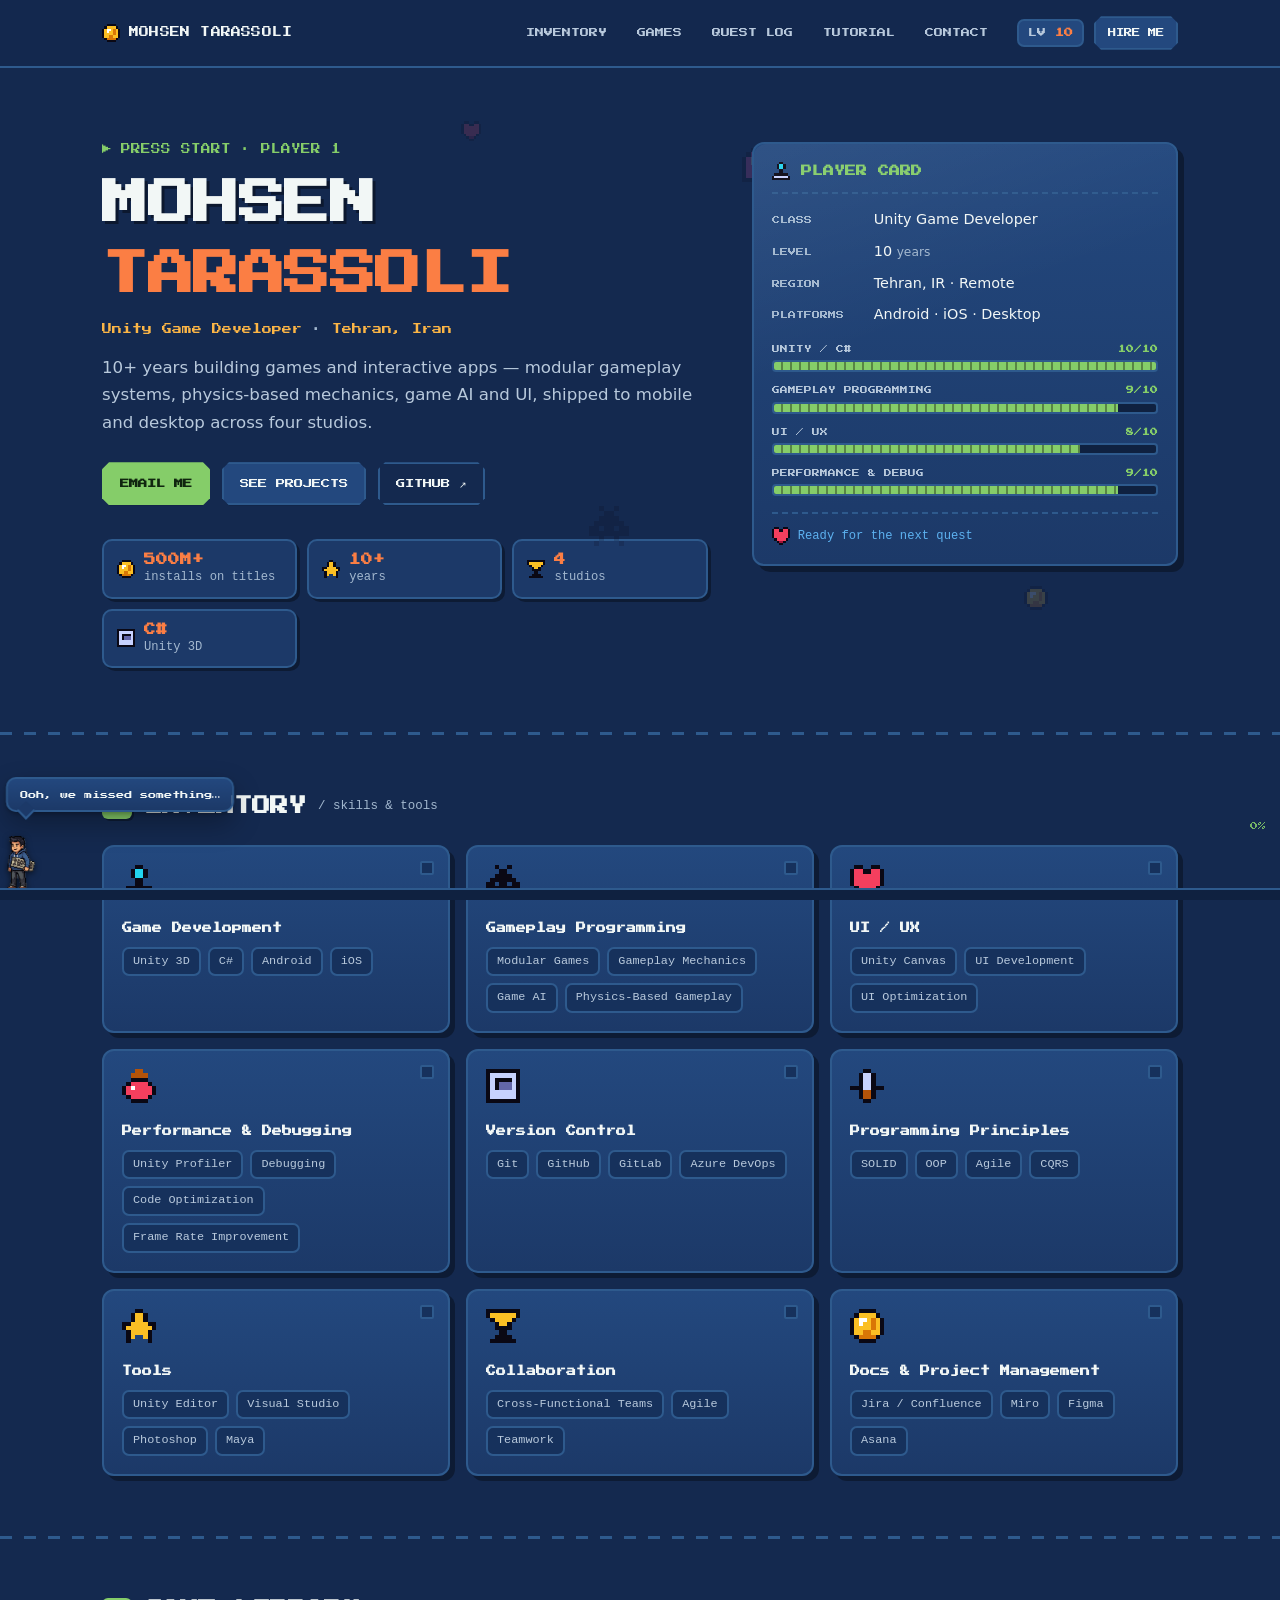
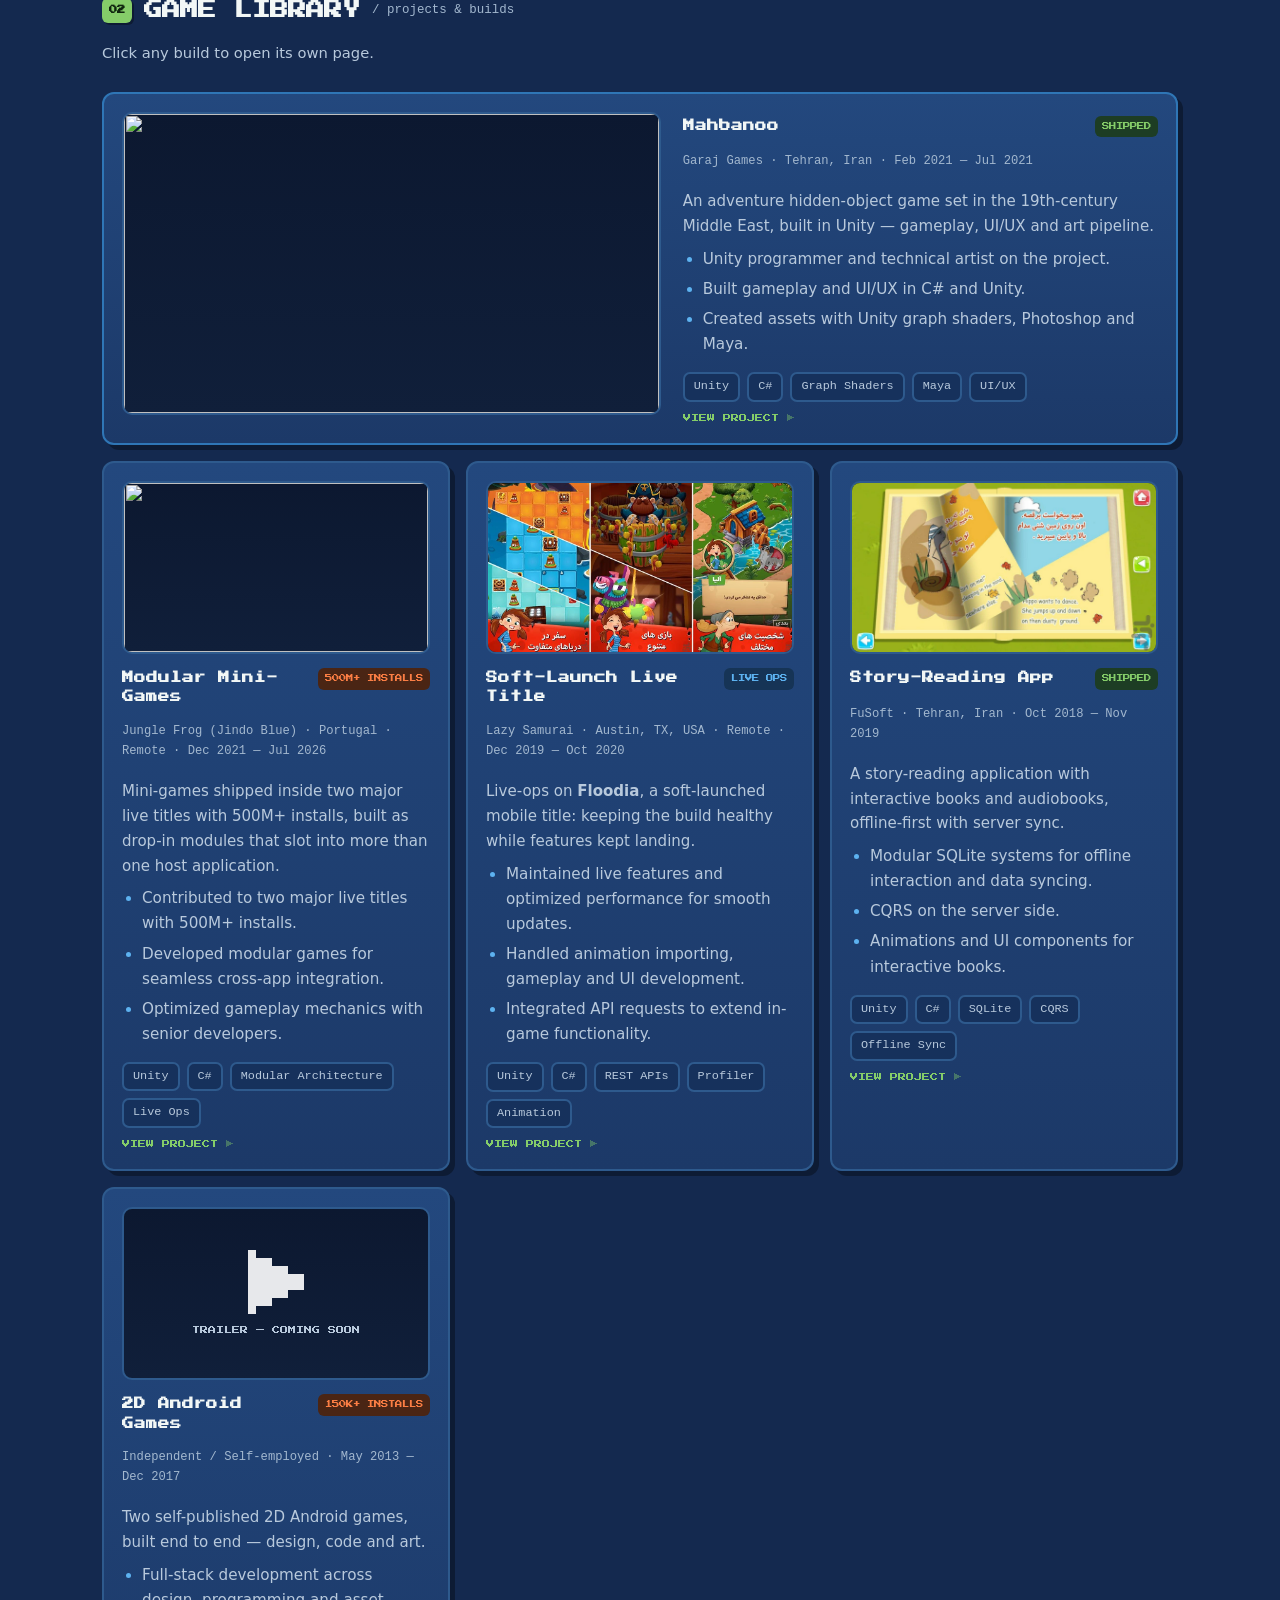
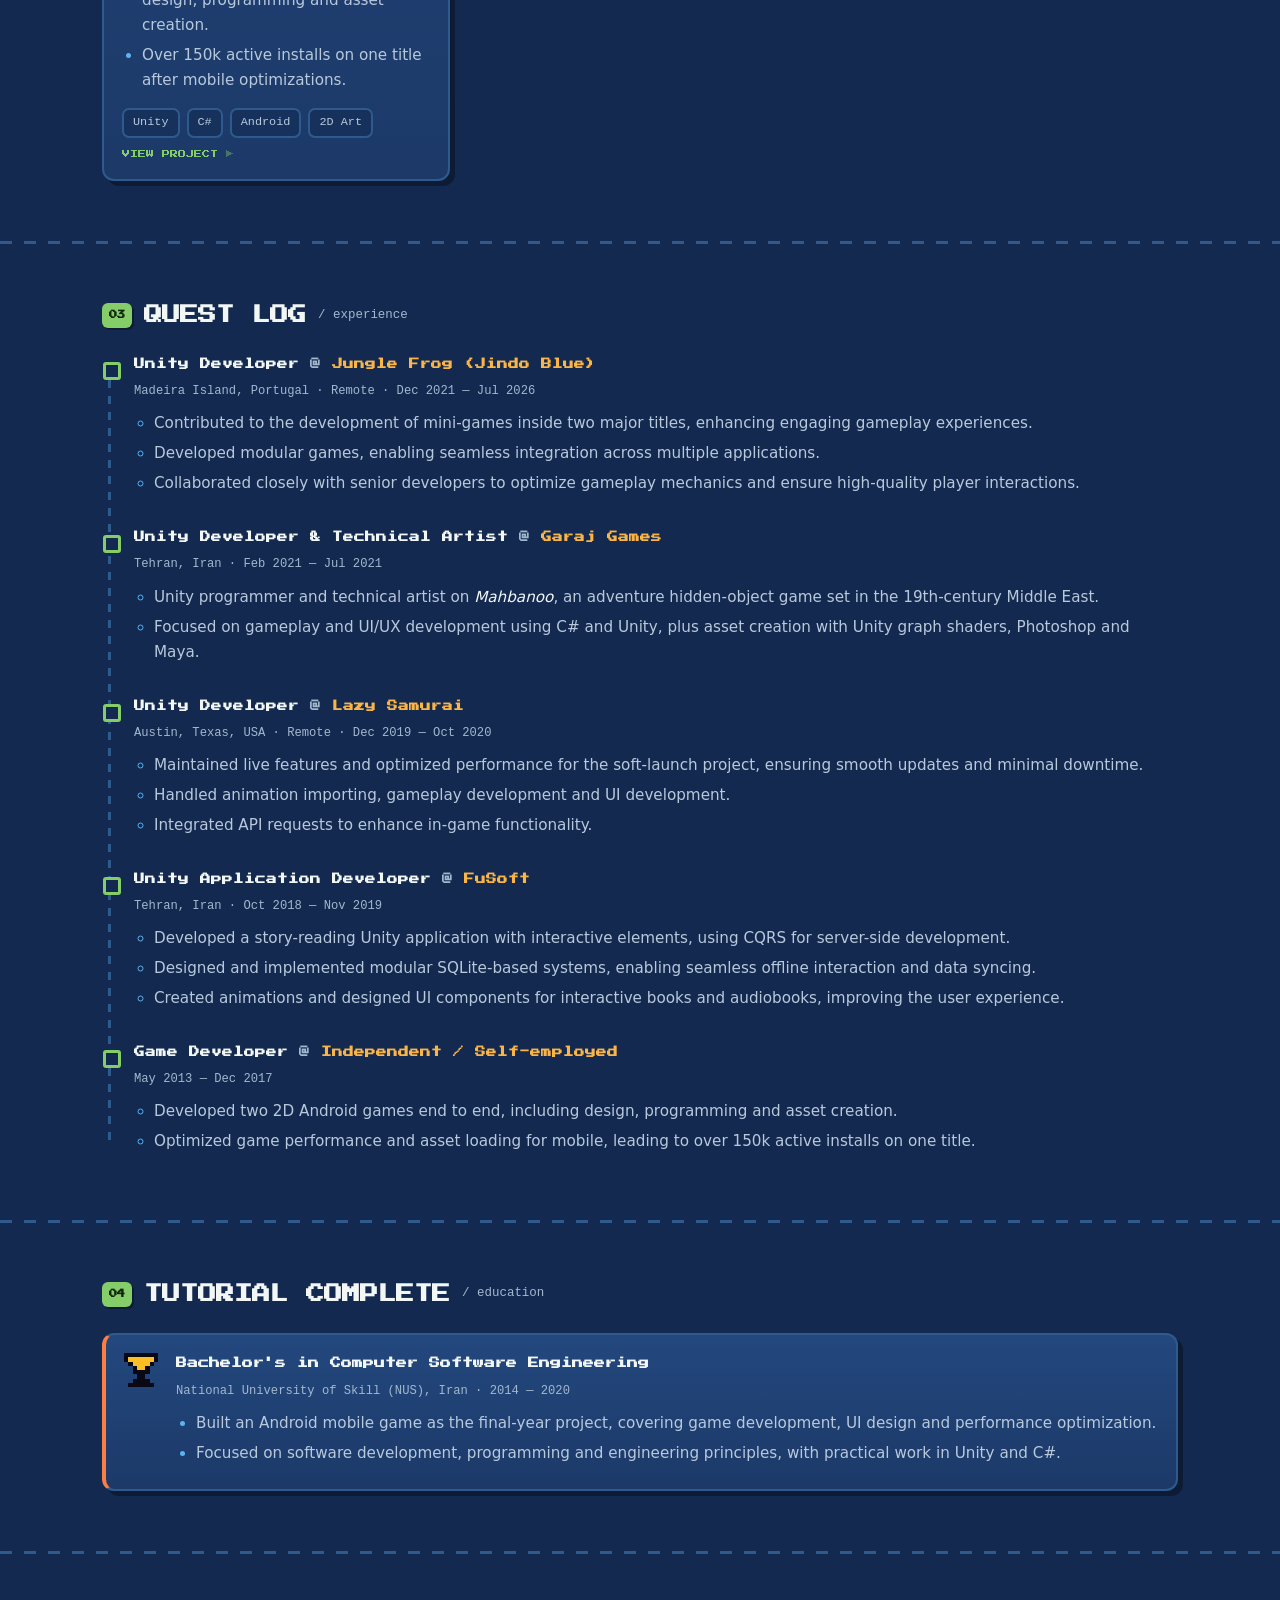
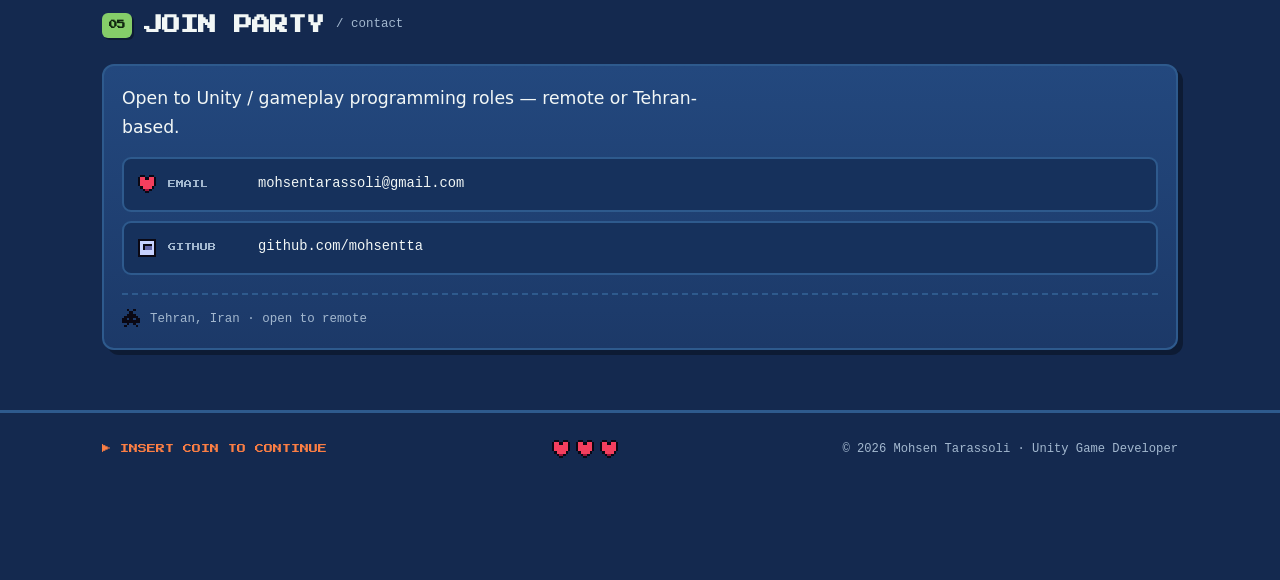
==== index.html @ a5cce40a "Add the Floodia screenshots to the soft-launch project page Four images from the Lazy Samurai title:" ====
<!DOCTYPE html>
<html lang="en">
<head>
<meta charset="utf-8">
<meta name="viewport" content="width=device-width, initial-scale=1">
<title>Mohsen Tarassoli — Unity Game Developer</title>
<meta name="description" content="Mohsen Tarassoli — Unity Game Developer with 10+ years building modular games, gameplay systems and UI for mobile and desktop titles.">
<meta name="theme-color" content="#14294f">
<link rel="icon" href="data:image/svg+xml,<svg xmlns='http://www.w3.org/2000/svg' viewBox='0 0 100 100'><text y='.9em' font-size='90'>&#127918;</text></svg>">
<link rel="preconnect" href="https://fonts.googleapis.com">
<link rel="preconnect" href="https://fonts.gstatic.com" crossorigin>
<link href="https://fonts.googleapis.com/css2?family=Press+Start+2P&display=swap" rel="stylesheet">
<link rel="stylesheet" href="styles.css">
</head>
<body>


<!-- ======================= HUD / NAV ======================= -->
<header class="hud">
  <div class="wrap hud-inner">
    <a class="brand" href="#top">
      <span class="px icon" data-sprite="coin" aria-hidden="true"></span>
      <span class="brand-text">MOHSEN TARASSOLI</span>
    </a>
    <nav class="hud-nav" aria-label="Sections">
      <a href="#skills">INVENTORY</a>
      <a href="#projects">GAMES</a>
      <a href="#experience">QUEST LOG</a>
      <a href="#education">TUTORIAL</a>
      <a href="#contact">CONTACT</a>
    </nav>
    <div class="hud-right">
      <span class="chip chip-lv" title="10+ years of experience">LV <b>10</b></span>
      <a class="pbtn pbtn-sm" href="mailto:mohsentarassoli@gmail.com">HIRE ME</a>
    </div>
  </div>
</header>

<main>

  <!-- ======================= HERO ======================= -->
  <section class="hero" id="top">
    <div class="floaters" aria-hidden="true">
      <span class="px f1" data-sprite="ghost"></span>
      <span class="px f2" data-sprite="invader"></span>
      <span class="px f3" data-sprite="star"></span>
      <span class="px f4" data-sprite="coin"></span>
      <span class="px f5" data-sprite="heart"></span>
    </div>

    <div class="wrap hero-grid">
      <div class="hero-copy">
        <p class="eyebrow"><span class="blink">&#9654;</span> PRESS START &middot; PLAYER 1</p>
        <h1 class="hero-title">
          <span class="t1">MOHSEN</span>
          <span class="t2 grad">TARASSOLI</span>
        </h1>
        <p class="class-line">Unity Game Developer <span class="sep">&middot;</span> Tehran, Iran</p>
        <p class="lede">
          10+ years building games and interactive apps — modular gameplay systems,
          physics-based mechanics, game AI and UI, shipped to mobile and desktop
          across four studios.
        </p>

        <div class="cta">
          <a class="pbtn pbtn-primary" href="mailto:mohsentarassoli@gmail.com">EMAIL ME</a>
          <a class="pbtn" href="#projects">SEE PROJECTS</a>
          <a class="pbtn pbtn-ghost" href="https://github.com/mohsentta" target="_blank" rel="noopener">GITHUB &#8599;</a>
        </div>

        <ul class="counters">
          <li><span class="px icon" data-sprite="coin" aria-hidden="true"></span><b>500M+</b><span>installs on titles</span></li>
          <li><span class="px icon" data-sprite="star" aria-hidden="true"></span><b>10+</b><span>years</span></li>
          <li><span class="px icon" data-sprite="trophy" aria-hidden="true"></span><b>4</b><span>studios</span></li>
          <li><span class="px icon" data-sprite="floppy" aria-hidden="true"></span><b>C#</b><span>Unity 3D</span></li>
        </ul>
      </div>

      <aside class="playercard reveal" aria-label="Player card">
        <div class="pc-head">
          <span class="px icon" data-sprite="joystick" aria-hidden="true"></span>
          <h2>PLAYER CARD</h2>
        </div>
        <dl class="pc-rows">
          <div><dt>CLASS</dt><dd>Unity Game Developer</dd></div>
          <div><dt>LEVEL</dt><dd>10 <i>years</i></dd></div>
          <div><dt>REGION</dt><dd>Tehran, IR &middot; Remote</dd></div>
          <div><dt>PLATFORMS</dt><dd>Android &middot; iOS &middot; Desktop</dd></div>
        </dl>
        <div class="pc-bars">
          <div class="stat">
            <p><span>UNITY / C#</span><b>10/10</b></p>
            <div class="bar" style="--v:1"><span></span></div>
          </div>
          <div class="stat">
            <p><span>GAMEPLAY PROGRAMMING</span><b>9/10</b></p>
            <div class="bar" style="--v:.9"><span></span></div>
          </div>
          <div class="stat">
            <p><span>UI / UX</span><b>8/10</b></p>
            <div class="bar" style="--v:.8"><span></span></div>
          </div>
          <div class="stat">
            <p><span>PERFORMANCE &amp; DEBUG</span><b>9/10</b></p>
            <div class="bar" style="--v:.9"><span></span></div>
          </div>
        </div>
        <p class="pc-foot"><span class="px icon" data-sprite="heart" aria-hidden="true"></span> Ready for the next quest</p>
      </aside>
    </div>
  </section>

  <!-- ======================= INVENTORY / SKILLS ======================= -->
  <section class="section" id="skills">
    <div class="wrap">
      <h2 class="sec-title"><span class="tag">01</span> INVENTORY <span class="sec-sub">/ skills &amp; tools</span></h2>

      <div class="grid inv">
        <article class="card item reveal">
          <span class="px icon icon-lg" data-sprite="joystick" aria-hidden="true"></span>
          <h3>Game Development</h3>
          <ul class="chips"><li>Unity 3D</li><li>C#</li><li>Android</li><li>iOS</li></ul>
        </article>

        <article class="card item reveal">
          <span class="px icon icon-lg" data-sprite="invader" aria-hidden="true"></span>
          <h3>Gameplay Programming</h3>
          <ul class="chips"><li>Modular Games</li><li>Gameplay Mechanics</li><li>Game AI</li><li>Physics-Based Gameplay</li></ul>
        </article>

        <article class="card item reveal">
          <span class="px icon icon-lg" data-sprite="heart" aria-hidden="true"></span>
          <h3>UI / UX</h3>
          <ul class="chips"><li>Unity Canvas</li><li>UI Development</li><li>UI Optimization</li></ul>
        </article>

        <article class="card item reveal">
          <span class="px icon icon-lg" data-sprite="potion" aria-hidden="true"></span>
          <h3>Performance &amp; Debugging</h3>
          <ul class="chips"><li>Unity Profiler</li><li>Debugging</li><li>Code Optimization</li><li>Frame Rate Improvement</li></ul>
        </article>

        <article class="card item reveal">
          <span class="px icon icon-lg" data-sprite="floppy" aria-hidden="true"></span>
          <h3>Version Control</h3>
          <ul class="chips"><li>Git</li><li>GitHub</li><li>GitLab</li><li>Azure DevOps</li></ul>
        </article>

        <article class="card item reveal">
          <span class="px icon icon-lg" data-sprite="sword" aria-hidden="true"></span>
          <h3>Programming Principles</h3>
          <ul class="chips"><li>SOLID</li><li>OOP</li><li>Agile</li><li>CQRS</li></ul>
        </article>

        <article class="card item reveal">
          <span class="px icon icon-lg" data-sprite="star" aria-hidden="true"></span>
          <h3>Tools</h3>
          <ul class="chips"><li>Unity Editor</li><li>Visual Studio</li><li>Photoshop</li><li>Maya</li></ul>
        </article>

        <article class="card item reveal">
          <span class="px icon icon-lg" data-sprite="trophy" aria-hidden="true"></span>
          <h3>Collaboration</h3>
          <ul class="chips"><li>Cross-Functional Teams</li><li>Agile</li><li>Teamwork</li></ul>
        </article>

        <article class="card item reveal">
          <span class="px icon icon-lg" data-sprite="coin" aria-hidden="true"></span>
          <h3>Docs &amp; Project Management</h3>
          <ul class="chips"><li>Jira / Confluence</li><li>Miro</li><li>Figma</li><li>Asana</li></ul>
        </article>
      </div>
    </div>
  </section>

  <!-- ======================= GAME LIBRARY / PROJECTS ======================= -->
  <section class="section" id="projects">
    <div class="wrap">
      <h2 class="sec-title"><span class="tag">02</span> GAME LIBRARY <span class="sec-sub">/ projects &amp; builds</span></h2>
      <p class="sec-note">
        Click any build to open its own page.
        <!--
          ── HOW TO ADD YOUR VIDEO ──────────────────────────────────────────────
          Two attributes, both accepting a video ID or a full YouTube URL:

            data-poster    on a card here — the thumbnail only. The card is one
                           link, so clicking the video opens the project page.

            data-youtube   on the project page under projects/ — the thumbnail
                           plus the pixel play button, which opens the video on
                           YouTube (no embedded player).

              data-poster="dQw4w9WgXcQ"
              data-youtube="https://www.youtube.com/watch?v=dQw4w9WgXcQ"
              data-youtube="https://youtu.be/dQw4w9WgXcQ"

          Leave either empty to keep the "TRAILER — COMING SOON" placeholder.
          ───────────────────────────────────────────────────────────────────────
        -->
      </p>

      <div class="grid projects">

        <!-- ---------- 1. FEATURED ---------- -->
        <article class="card project project-wide reveal">
          <a class="project-link" href="projects/mahbanoo.html" aria-label="Open Mahbanoo"></a>
          <figure class="video" data-poster="oNtevnP--To" data-title="Mahbanoo — hidden object adventure">
            <div class="video-frame">
              <div class="video-placeholder">
                <span class="px icon icon-play" data-sprite="play" aria-hidden="true"></span>
                <p class="video-label">TRAILER &mdash; COMING SOON</p>
                <p class="video-hint">add <code>data-poster</code> for a thumbnail</p>
              </div>
            </div>
          </figure>
          <div class="project-body">
            <div class="project-top">
              <h3>Mahbanoo</h3>
              <span class="status status-shipped">SHIPPED</span>
            </div>
            <p class="meta">Garaj Games &middot; Tehran, Iran &middot; Feb 2021 — Jul 2021</p>
            <p class="project-desc">
              An adventure hidden-object game set in the 19th-century Middle East,
              built in Unity — gameplay, UI/UX and art pipeline.
            </p>
            <ul class="bullets">
              <li>Unity programmer and technical artist on the project.</li>
              <li>Built gameplay and UI/UX in C# and Unity.</li>
              <li>Created assets with Unity graph shaders, Photoshop and Maya.</li>
            </ul>
            <ul class="chips"><li>Unity</li><li>C#</li><li>Graph Shaders</li><li>Maya</li><li>UI/UX</li></ul>
            <p class="project-cta">VIEW PROJECT <span class="cursor">&#9654;</span></p>
          </div>
        </article>

        <!-- ---------- 2 ---------- -->
        <article class="card project reveal">
          <a class="project-link" href="projects/modular-mini-games.html" aria-label="Open Modular Mini-Games"></a>
          <figure class="video" data-poster="1J5rQZ5QFTc" data-title="Modular mini-games">
            <div class="video-frame">
              <div class="video-placeholder">
                <span class="px icon icon-play" data-sprite="play" aria-hidden="true"></span>
                <p class="video-label">TRAILER &mdash; COMING SOON</p>
                <p class="video-hint">add <code>data-poster</code> for a thumbnail</p>
              </div>
            </div>
          </figure>
          <div class="project-body">
            <div class="project-top">
              <h3>Modular Mini-Games</h3>
              <span class="status status-hits">500M+ INSTALLS</span>
            </div>
            <p class="meta">Jungle Frog (Jindo Blue) &middot; Portugal &middot; Remote &middot; Dec 2021 — Jul 2026</p>
            <p class="project-desc">
              Mini-games shipped inside two major live titles with 500M+ installs,
              built as drop-in modules that slot into more than one host
              application.
            </p>
            <ul class="bullets">
              <li>Contributed to two major live titles with 500M+ installs.</li>
              <li>Developed modular games for seamless cross-app integration.</li>
              <li>Optimized gameplay mechanics with senior developers.</li>
            </ul>
            <ul class="chips"><li>Unity</li><li>C#</li><li>Modular Architecture</li><li>Live Ops</li></ul>
            <p class="project-cta">VIEW PROJECT <span class="cursor">&#9654;</span></p>
          </div>
        </article>

        <!-- ---------- 3 ---------- -->
        <article class="card project reveal">
          <a class="project-link" href="projects/soft-launch-live-title.html" aria-label="Open Soft-Launch Live Title"></a>
          <figure class="video" data-poster="screenshots/floodia-gameplay.webp" data-title="Soft-launch live title">
            <div class="video-frame">
              <div class="video-placeholder">
                <span class="px icon icon-play" data-sprite="play" aria-hidden="true"></span>
                <p class="video-label">TRAILER &mdash; COMING SOON</p>
                <p class="video-hint">add <code>data-poster</code> for a thumbnail</p>
              </div>
            </div>
          </figure>
          <div class="project-body">
            <div class="project-top">
              <h3>Soft-Launch Live Title</h3>
              <span class="status status-live">LIVE OPS</span>
            </div>
            <p class="meta">Lazy Samurai &middot; Austin, TX, USA &middot; Remote &middot; Dec 2019 — Oct 2020</p>
            <p class="project-desc">
              Live-ops on <strong>Floodia</strong>, a soft-launched mobile title:
              keeping the build healthy while features kept landing.
            </p>
            <ul class="bullets">
              <li>Maintained live features and optimized performance for smooth updates.</li>
              <li>Handled animation importing, gameplay and UI development.</li>
              <li>Integrated API requests to extend in-game functionality.</li>
            </ul>
            <ul class="chips"><li>Unity</li><li>C#</li><li>REST APIs</li><li>Profiler</li><li>Animation</li></ul>
            <p class="project-cta">VIEW PROJECT <span class="cursor">&#9654;</span></p>
          </div>
        </article>

        <!-- ---------- 4 ---------- -->
        <article class="card project reveal">
          <a class="project-link" href="projects/story-reading-app.html" aria-label="Open Story-Reading App"></a>
          <figure class="video" data-poster="screenshots/rana-story-1.jpg" data-title="Story-reading interactive app">
            <div class="video-frame">
              <div class="video-placeholder">
                <span class="px icon icon-play" data-sprite="play" aria-hidden="true"></span>
                <p class="video-label">TRAILER &mdash; COMING SOON</p>
                <p class="video-hint">add <code>data-poster</code> for a thumbnail</p>
              </div>
            </div>
          </figure>
          <div class="project-body">
            <div class="project-top">
              <h3>Story-Reading App</h3>
              <span class="status status-shipped">SHIPPED</span>
            </div>
            <p class="meta">FuSoft &middot; Tehran, Iran &middot; Oct 2018 — Nov 2019</p>
            <p class="project-desc">
              A story-reading application with interactive books and audiobooks,
              offline-first with server sync.
            </p>
            <ul class="bullets">
              <li>Modular SQLite systems for offline interaction and data syncing.</li>
              <li>CQRS on the server side.</li>
              <li>Animations and UI components for interactive books.</li>
            </ul>
            <ul class="chips"><li>Unity</li><li>C#</li><li>SQLite</li><li>CQRS</li><li>Offline Sync</li></ul>
            <p class="project-cta">VIEW PROJECT <span class="cursor">&#9654;</span></p>
          </div>
        </article>

        <!-- ---------- 5 ---------- -->
        <article class="card project reveal">
          <a class="project-link" href="projects/2d-android-games.html" aria-label="Open 2D Android Games"></a>
          <figure class="video" data-poster="" data-title="2D Android games">
            <div class="video-frame">
              <div class="video-placeholder">
                <span class="px icon icon-play" data-sprite="play" aria-hidden="true"></span>
                <p class="video-label">TRAILER &mdash; COMING SOON</p>
                <p class="video-hint">add <code>data-poster</code> for a thumbnail</p>
              </div>
            </div>
          </figure>
          <div class="project-body">
            <div class="project-top">
              <h3>2D Android Games</h3>
              <span class="status status-hits">150K+ INSTALLS</span>
            </div>
            <p class="meta">Independent / Self-employed &middot; May 2013 — Dec 2017</p>
            <p class="project-desc">
              Two self-published 2D Android games, built end to end — design,
              code and art.
            </p>
            <ul class="bullets">
              <li>Full-stack development across design, programming and asset creation.</li>
              <li>Over 150k active installs on one title after mobile optimizations.</li>
            </ul>
            <ul class="chips"><li>Unity</li><li>C#</li><li>Android</li><li>2D Art</li></ul>
            <p class="project-cta">VIEW PROJECT <span class="cursor">&#9654;</span></p>
          </div>
        </article>

      </div>
    </div>
  </section>

  <!-- ======================= QUEST LOG / EXPERIENCE ======================= -->
  <section class="section" id="experience">
    <div class="wrap">
      <h2 class="sec-title"><span class="tag">03</span> QUEST LOG <span class="sec-sub">/ experience</span></h2>

      <ol class="timeline">
        <li class="job reveal">
          <div class="job-head">
            <h3>Unity Developer <span class="at">&#64;</span> <span class="co">Jungle Frog (Jindo Blue)</span></h3>
            <p class="meta">Madeira Island, Portugal &middot; Remote &middot; Dec 2021 — Jul 2026</p>
          </div>
          <ul class="bullets">
            <li>Contributed to the development of mini-games inside two major titles, enhancing engaging gameplay experiences.</li>
            <li>Developed modular games, enabling seamless integration across multiple applications.</li>
            <li>Collaborated closely with senior developers to optimize gameplay mechanics and ensure high-quality player interactions.</li>
          </ul>
        </li>

        <li class="job reveal">
          <div class="job-head">
            <h3>Unity Developer &amp; Technical Artist <span class="at">&#64;</span> <span class="co">Garaj Games</span></h3>
            <p class="meta">Tehran, Iran &middot; Feb 2021 — Jul 2021</p>
          </div>
          <ul class="bullets">
            <li>Unity programmer and technical artist on <em>Mahbanoo</em>, an adventure hidden-object game set in the 19th-century Middle East.</li>
            <li>Focused on gameplay and UI/UX development using C# and Unity, plus asset creation with Unity graph shaders, Photoshop and Maya.</li>
          </ul>
        </li>

        <li class="job reveal">
          <div class="job-head">
            <h3>Unity Developer <span class="at">&#64;</span> <span class="co">Lazy Samurai</span></h3>
            <p class="meta">Austin, Texas, USA &middot; Remote &middot; Dec 2019 — Oct 2020</p>
          </div>
          <ul class="bullets">
            <li>Maintained live features and optimized performance for the soft-launch project, ensuring smooth updates and minimal downtime.</li>
            <li>Handled animation importing, gameplay development and UI development.</li>
            <li>Integrated API requests to enhance in-game functionality.</li>
          </ul>
        </li>

        <li class="job reveal">
          <div class="job-head">
            <h3>Unity Application Developer <span class="at">&#64;</span> <span class="co">FuSoft</span></h3>
            <p class="meta">Tehran, Iran &middot; Oct 2018 — Nov 2019</p>
          </div>
          <ul class="bullets">
            <li>Developed a story-reading Unity application with interactive elements, using CQRS for server-side development.</li>
            <li>Designed and implemented modular SQLite-based systems, enabling seamless offline interaction and data syncing.</li>
            <li>Created animations and designed UI components for interactive books and audiobooks, improving the user experience.</li>
          </ul>
        </li>

        <li class="job reveal">
          <div class="job-head">
            <h3>Game Developer <span class="at">&#64;</span> <span class="co">Independent / Self-employed</span></h3>
            <p class="meta">May 2013 — Dec 2017</p>
          </div>
          <ul class="bullets">
            <li>Developed two 2D Android games end to end, including design, programming and asset creation.</li>
            <li>Optimized game performance and asset loading for mobile, leading to over 150k active installs on one title.</li>
          </ul>
        </li>
      </ol>
    </div>
  </section>

  <!-- ======================= TUTORIAL / EDUCATION ======================= -->
  <section class="section" id="education">
    <div class="wrap">
      <h2 class="sec-title"><span class="tag">04</span> TUTORIAL COMPLETE <span class="sec-sub">/ education</span></h2>
      <article class="card edu reveal">
        <span class="px icon icon-lg" data-sprite="trophy" aria-hidden="true"></span>
        <div>
          <h3>Bachelor's in Computer Software Engineering</h3>
          <p class="meta">National University of Skill (NUS), Iran &middot; 2014 — 2020</p>
          <ul class="bullets">
            <li>Built an Android mobile game as the final-year project, covering game development, UI design and performance optimization.</li>
            <li>Focused on software development, programming and engineering principles, with practical work in Unity and C#.</li>
          </ul>
        </div>
      </article>
    </div>
  </section>

  <!-- ======================= CONTACT ======================= -->
  <section class="section" id="contact">
    <div class="wrap">
      <h2 class="sec-title"><span class="tag">05</span> JOIN PARTY <span class="sec-sub">/ contact</span></h2>

      <div class="card contact reveal">
        <p class="big">Open to Unity / gameplay programming roles — remote or Tehran-based.</p>

        <ul class="menu">
          <li>
            <a href="mailto:mohsentarassoli@gmail.com">
              <span class="px icon" data-sprite="heart" aria-hidden="true"></span>
              <span class="menu-label">EMAIL</span>
              <b>mohsentarassoli@gmail.com</b>
              <span class="cursor">&#9654;</span>
            </a>
          </li>
          <li>
            <a href="https://github.com/mohsentta" target="_blank" rel="noopener">
              <span class="px icon" data-sprite="floppy" aria-hidden="true"></span>
              <span class="menu-label">GITHUB</span>
              <b>github.com/mohsentta</b>
              <span class="cursor">&#9654;</span>
            </a>
          </li>
        </ul>

        <p class="addr">
          <span class="px icon" data-sprite="invader" aria-hidden="true"></span>
          Tehran, Iran &middot; open to remote
        </p>
      </div>
    </div>
  </section>

</main>

<footer class="footer">
  <div class="wrap footer-inner">
    <p class="insert"><span class="blink">&#9654;</span> INSERT COIN TO CONTINUE</p>
    <p class="lives" aria-label="three lives">
      <span class="px icon" data-sprite="heart" aria-hidden="true"></span>
      <span class="px icon" data-sprite="heart" aria-hidden="true"></span>
      <span class="px icon" data-sprite="heart" aria-hidden="true"></span>
    </p>
    <p class="copy">&copy; <span id="year">2026</span> Mohsen Tarassoli &middot; Unity Game Developer</p>
  </div>
</footer>

<!-- ======================= SCROLL RUNNER ======================= -->
<!--
  The runner's frames. Add, remove or reorder them here — the animation
  adapts. Frame 1 doubles as the idle pose (shown whenever scrolling stops).

  The bubble is where he talks. His lines live in MESSAGES at the top of the
  runner section in script.js.
-->
<div class="runbar" id="runbar" aria-hidden="true">
  <span class="runbar-pct" id="runPct">0%</span>
  <div class="runbar-bubble" id="runBubble"><span id="runBubbleText"></span></div>
  <div class="runbar-runner" id="runner" data-frames="1.png,2.png,3.png,4.png"></div>
  <div class="runbar-track"><div class="runbar-fill" id="runFill"></div></div>
</div>

<script src="script.js" defer></script>
</body>
</html>
---- styles.css ----
/* ==========================================================================
   Mohsen Tarassoli — game-styled portfolio
   Plain CSS. Pixel art is drawn at runtime by script.js (inline SVG sprites).
   ========================================================================== */

/* --------------------------------------------------------------------------
   One flat theme: warm neutral surfaces, matte accents, no glow or CRT layers.
   --accent-* are text/border colours, --tint-* the pale fills that pair with
   them, and --on-accent is text that sits on a solid accent.
   -------------------------------------------------------------------------- */
:root{
  /* surfaces — deep navy, flat (no neon, no CRT) */
  --bg:        #14294f;
  --panel:     #1c3968;
  --panel-2:   #23487e;
  --line:      #2e5a8d;
  --line-soft: #274a72;

  /* ink */
  --text:      #f2f7f6;
  --muted:     #b8c9dc;
  --dim:       #a3b8cf;

  /* accents — bright flat fills on navy, one per job */
  --accent:    #85cd69;   /* green  — actions, links, shipped */
  --accent-2:  #fb7e44;   /* coral  — rewards, counters */
  --accent-3:  #fbb546;   /* amber  — highlights, company names */
  --accent-4:  #5db2f0;   /* blue   — live / online */
  --on-accent: #10260f;   /* dark text on the bright green fills */

  /* tints — deep shades that carry the matching accent as text */
  --tint:      #1d3d24;
  --tint-2:    #4a2514;
  --tint-4:    #163456;

  --chip-bg:       #16315c;
  --inset-bg:      #16315c;
  --surface-btn:   #23487e;
  --hover-bg:      #23487e;
  --hover-border:  #2f76b6;
  --hud-bg:        rgba(20,41,79,.92);
  --bar-track:     #0f2140;
  --bar-gap:       rgba(0,0,0,.35);
  --shadow-hard:   rgba(0,0,0,.35);
  --shadow-soft:   0 2px 4px rgba(0,0,0,.25), 0 12px 28px rgba(0,0,0,.3);
  --sheen:         rgba(255,255,255,.06);
  --title-shadow:  rgba(0,0,0,.4);
  --runner-shadow: rgba(0,0,0,.55);
  --bubble-bg-1:   #23487e;
  --bubble-bg-2:   #1c3968;

  /* the video panel stays dark in any theme — it reads as a screen */
  --video-bg-1: #0c1830;
  --video-bg-2: #101f3a;
  --video-bg-3: #14244a;
  --video-bg-4: #101f3a;
  --video-overlay: rgba(4,8,16,.6);
  --video-play-bg: rgba(12,24,48,.85);

  --radius: 12px;
  --maxw:   1120px;

  /* scroll-runner bar */
  --runner-h: 54px;                       /* sprite height */
  --track-h:  12px;                       /* progress track */
  --label-h:  15px;                       /* readout row above his head */
  --runbar-h: calc(var(--runner-h) + var(--track-h) + var(--label-h));
  --font: ui-sans-serif, system-ui, "Segoe UI", Roboto, Helvetica, Arial, sans-serif;
  --mono: ui-monospace, SFMono-Regular, "Cascadia Code", Consolas, monospace;
  --pixel: "Press Start 2P", ui-monospace, "Cascadia Mono", Consolas, monospace;
}


*{ box-sizing:border-box; }

html{ scroll-behavior:smooth; scroll-padding-top:92px; }

body{
  margin:0;
  background:var(--bg);
  color:var(--text);
  font-family:var(--font);
  font-size:16px;
  line-height:1.65;
  -webkit-font-smoothing:antialiased;
  overflow-x:hidden;
  /* keep the last of the page clear of the fixed runner bar */
  padding-bottom:var(--runbar-h);
}

h1,h2,h3{ margin:0 0 .5rem; line-height:1.2; }
p{ margin:0 0 1rem; }
a{ color:var(--accent); text-decoration:none; }
a:hover{ text-decoration:none; }
em{ color:var(--text); }
code{
  font-family:var(--mono); font-size:.86em;
  color:var(--accent-2); background:var(--chip-bg);
  border:1px solid var(--line); border-radius:4px; padding:1px 5px;
}

.wrap{ width:100%; max-width:var(--maxw); margin:0 auto; padding:0 22px; }

/* ---------- fixed CRT effects ---------- */
.hud, main, .footer{ position:relative; z-index:2; }

/* pixel-art sprite container (background image injected by script.js) */
.px{
  display:inline-block; flex:0 0 auto;
  background-repeat:no-repeat; background-position:center; background-size:contain;
  image-rendering:pixelated; image-rendering:crisp-edges;
}
.icon{ width:18px; height:18px; }
.icon-lg{ width:34px; height:34px; }
.icon-play{ width:64px; height:64px; }

/* ==========================================================================
   HUD / top bar
   ========================================================================== */
.hud{
  position:sticky; top:0; z-index:50;
  background:var(--hud-bg);
  backdrop-filter:blur(10px);
  border-bottom:2px solid var(--line);
}
.hud-inner{ display:flex; align-items:center; gap:16px; height:66px; }

.brand{ display:flex; align-items:center; gap:9px; color:var(--text); }
.brand-text{
  font-family:var(--pixel); font-size:.62rem; letter-spacing:.02em; white-space:nowrap;
  line-height:1.4;
}

.hud-nav{
  display:flex; gap:4px; margin-left:auto;
  overflow-x:auto; scrollbar-width:none; -ms-overflow-style:none;
}
.hud-nav::-webkit-scrollbar{ display:none; }
.hud-nav a{
  font-family:var(--pixel); font-size:.56rem; line-height:1;
  color:var(--muted); padding:10px 11px; border-radius:7px;
  border:2px solid transparent; white-space:nowrap;
  transition:color .15s, background .15s, border-color .15s;
}
.hud-nav a:hover{ color:var(--accent); background:var(--hover-bg); border-color:var(--line); }

.hud-right{ display:flex; align-items:center; gap:10px; }

.chip{
  font-family:var(--pixel); font-size:.56rem; line-height:1;
  padding:8px 9px; border-radius:7px;
  border:2px solid var(--line); background:var(--hover-bg); color:var(--muted);
}
.chip-lv b{ color:var(--accent-2); }

/* ---------- pixel buttons (chamfered corners) ---------- */
.pbtn{
  --btn-bg:var(--surface-btn);
  --btn-fg:var(--text);
  --btn-bd:var(--line);
  display:inline-flex; align-items:center; justify-content:center; gap:8px;
  font-family:var(--pixel); font-size:.58rem; line-height:1.5;
  padding:13px 16px 12px;
  color:var(--btn-fg); background:var(--btn-bg);
  border:2px solid var(--btn-bd);
  box-shadow:4px 4px 0 var(--shadow-hard);
  cursor:pointer; user-select:none;
  transition:transform .12s ease, box-shadow .12s ease, background .12s ease, color .12s ease, border-color .12s ease;
  clip-path:polygon(7px 0,calc(100% - 7px) 0,100% 7px,100% calc(100% - 7px),
                    calc(100% - 7px) 100%,7px 100%,0 calc(100% - 7px),0 7px);
}
.pbtn:hover{ transform:translate(-2px,-2px); box-shadow:6px 6px 0 var(--shadow-hard); }
.pbtn:active{ transform:translate(1px,1px); box-shadow:2px 2px 0 var(--shadow-hard); }
.pbtn-sm{ padding:9px 12px 8px; font-size:.52rem; }

.pbtn-primary{
  background:var(--accent); color:var(--on-accent); border-color:transparent; font-weight:700;
}
.pbtn-primary:hover{ filter:brightness(1.08); }
.pbtn-ghost{ --btn-bg:transparent; }

/* ==========================================================================
   HERO
   ========================================================================== */
.hero{ position:relative; padding:74px 0 64px; overflow:hidden; }
.hero-grid{
  display:grid; grid-template-columns:minmax(0,1.35fr) minmax(300px,.95fr);
  gap:44px; align-items:start;
}

.eyebrow{
  display:flex; align-items:center; gap:9px;
  font-family:var(--pixel); font-size:.6rem; line-height:1.5;
  color:var(--accent); margin-bottom:18px;
}
.blink{ animation:blink 1.1s steps(2,end) infinite; }
@keyframes blink{ 0%,50%{opacity:1} 50.01%,100%{opacity:0} }

.hero-title{ display:flex; flex-direction:column; gap:10px; margin-bottom:16px; }
.hero-title .t1,
.hero-title .t2{
  font-family:var(--pixel);
  font-size:clamp(1.5rem,5.4vw,2.9rem);
  line-height:1.3; letter-spacing:-.01em;
}
.hero-title .t1{ color:var(--text); text-shadow:3px 3px 0 var(--title-shadow); }
.grad{ color:var(--accent-2); }
.class-line{
  font-family:var(--pixel); font-size:.62rem; line-height:1.7;
  color:var(--accent-3); margin-bottom:16px;
}
.class-line .sep{ color:var(--dim); }

.lede{ max-width:60ch; color:var(--muted); font-size:1.04rem; }
.cta{ display:flex; flex-wrap:wrap; gap:12px; margin:26px 0 34px; }

/* counters */
.counters{
  display:grid; grid-template-columns:repeat(auto-fit,minmax(160px,1fr));
  grid-auto-rows:1fr;   /* keep every row the same height when the grid wraps */
  gap:10px; margin:0; padding:0; list-style:none;
}
/* icon on the left, number above its label — so a longer label gets the full
   card width instead of being squeezed beside the number and wrapping */
.counters li{
  display:grid; grid-template-columns:auto 1fr; align-items:center;
  gap:2px 9px;
  background:var(--panel); border:2px solid var(--line); border-radius:10px;
  padding:11px 13px; box-shadow:3px 3px 0 var(--shadow-hard);
}
.counters li > .icon{ grid-row:1 / span 2; align-self:center; }
.counters b{
  grid-column:2; font-family:var(--pixel); font-size:.72rem;
  color:var(--accent-2); line-height:1.3;
}
.counters span:last-child{
  grid-column:2; font-family:var(--mono); font-size:.76rem;
  color:var(--dim); line-height:1.35;
}

/* ---------- player card ---------- */
.playercard{
  background:linear-gradient(180deg,var(--panel-2),var(--panel));
  border:2px solid var(--line); border-radius:var(--radius);
  padding:18px; box-shadow:6px 6px 0 var(--shadow-hard);
  position:relative;
}
.playercard::after{
  content:""; position:absolute; inset:0; border-radius:inherit; pointer-events:none;
  background:linear-gradient(160deg,var(--sheen),transparent 42%);
}
.pc-head{
  display:flex; align-items:center; gap:11px;
  padding-bottom:12px; margin-bottom:14px; border-bottom:2px dashed var(--line);
}
.pc-head h2{ font-family:var(--pixel); font-size:.68rem; margin:0; color:var(--accent); }

.pc-rows{ margin:0 0 16px; display:grid; gap:8px; }
.pc-rows > div{ display:flex; gap:10px; align-items:baseline; }
.pc-rows dt{
  flex:0 0 92px; font-family:var(--pixel); font-size:.5rem; color:var(--dim); line-height:1.6;
}
.pc-rows dd{ margin:0; font-size:.9rem; color:var(--text); }
.pc-rows i{ font-style:normal; color:var(--dim); font-size:.85em; }

.pc-bars{ display:grid; gap:12px; }
.stat p{
  display:flex; justify-content:space-between; gap:8px;
  font-family:var(--pixel); font-size:.48rem; line-height:1.6;
  color:var(--muted); margin:0 0 5px;
}
.stat p b{ color:var(--accent); }
.bar{
  height:12px; border:2px solid var(--line); border-radius:4px;
  background:var(--bar-track); overflow:hidden;
}
.bar > span{
  display:block; height:100%; width:0;
  background-image:
    repeating-linear-gradient(90deg, transparent 0 7px, var(--bar-gap) 7px 9px),
    linear-gradient(var(--accent),var(--accent));
  transition:width .9s steps(10,end);
}
.reveal.visible .bar > span{ width:calc(var(--v,1) * 100%); }

.pc-foot{
  display:flex; align-items:center; gap:8px;
  margin:16px 0 0; padding-top:12px; border-top:2px dashed var(--line);
  font-family:var(--mono); font-size:.76rem; color:var(--accent-4);
}

/* floating background sprites */
.floaters{ position:absolute; inset:0; pointer-events:none; }
.floaters .px{ position:absolute; opacity:.16; }
.f1{ top:12%;  left:58%; width:34px; height:34px; animation:float 6s ease-in-out infinite; }
.f2{ top:66%;  left:46%; width:40px; height:40px; animation:float 7.5s ease-in-out infinite .6s; }
.f3{ top:26%;  left:88%; width:26px; height:26px; animation:float 5.4s ease-in-out infinite .3s; }
.f4{ top:78%;  left:80%; width:24px; height:24px; animation:float 6.8s ease-in-out infinite .9s; }
.f5{ top:8%;   left:36%; width:20px; height:20px; animation:float 8s ease-in-out infinite 1.2s; }
@keyframes float{ 0%,100%{ transform:translateY(0) } 50%{ transform:translateY(-14px) } }

/* ==========================================================================
   SECTIONS
   ========================================================================== */
.section{ position:relative; padding:60px 0; }
.section::before{
  content:""; position:absolute; top:0; left:0; right:0; height:3px;
  background-image:repeating-linear-gradient(90deg,var(--line) 0 12px,transparent 12px 24px);
}
.sec-title{
  display:flex; flex-wrap:wrap; align-items:center; gap:12px;
  font-family:var(--pixel); font-size:clamp(.82rem,2.4vw,1.15rem); line-height:1.6;
  margin-bottom:24px;
}
.tag{
  font-family:var(--pixel); font-size:.52rem;
  color:var(--on-accent); background:var(--accent);
  padding:6px 7px; border-radius:6px; box-shadow:2px 2px 0 var(--shadow-hard);
}
.sec-sub{ font-family:var(--mono); font-size:.78rem; color:var(--dim); font-weight:400; }
.sec-note{ color:var(--muted); font-size:.92rem; margin:-8px 0 26px; }

/* ---------- generic card ---------- */
.card{
  background:linear-gradient(180deg,var(--panel-2),var(--panel));
  border:2px solid var(--line); border-radius:var(--radius);
  padding:18px; box-shadow:5px 5px 0 var(--shadow-hard);
  transition:transform .16s ease, border-color .16s ease, box-shadow .16s ease;
}
.card:hover{
  transform:translate(-2px,-2px);
  border-color:var(--hover-border);
  box-shadow:8px 8px 0 var(--shadow-hard);
}

.grid{ display:grid; gap:16px; }

/* ---------- inventory ---------- */
.inv{ grid-template-columns:repeat(auto-fit,minmax(258px,1fr)); }
.item{ position:relative; }
.item::before{
  content:""; position:absolute; top:14px; right:14px;
  width:10px; height:10px; border-radius:2px; background:var(--inset-bg);
  border:2px solid var(--line);
}
.item:hover::before{ background:var(--accent-4); border-color:var(--accent-4); }
.item h3{
  font-family:var(--pixel); font-size:.62rem; line-height:1.7;
  margin:12px 0 10px; color:var(--text);
}

.chips{ display:flex; flex-wrap:wrap; gap:7px; margin:0; padding:0; list-style:none; }
.chips li{
  font-family:var(--mono); font-size:.74rem; color:var(--muted);
  background:var(--chip-bg); border:2px solid var(--line); border-radius:7px;
  padding:3px 9px;
}
.item:hover .chips li{ border-color:var(--hover-border); color:var(--text); }

/* ==========================================================================
   PROJECTS + VIDEO BOXES
   ========================================================================== */
.projects{ grid-template-columns:repeat(auto-fit,minmax(320px,1fr)); }

.project{ display:flex; flex-direction:column; gap:14px; }
.project-body{ display:flex; flex-direction:column; gap:8px; }
.project-top{ display:flex; align-items:flex-start; justify-content:space-between; gap:12px; }
.project h3{
  font-family:var(--pixel); font-size:.72rem; line-height:1.7; margin:0;
}
.project-desc{ color:var(--muted); font-size:.94rem; margin:0; }
.project .chips{ margin-top:2px; }

.status{
  flex:0 0 auto;
  font-family:var(--pixel); font-size:.46rem; line-height:1.6;
  padding:5px 7px; border-radius:6px; color:var(--accent); white-space:nowrap;
}
.status-shipped{ background:var(--tint); }
.status-live{ background:var(--tint-4); color:var(--accent-4); }
.status-hits{ background:var(--tint-2); color:var(--accent-2); }

/* featured (wide) project — "legendary" outline */
.project-wide{
  grid-column:1 / -1;
  border-color:var(--hover-border);
  box-shadow:5px 5px 0 var(--shadow-hard);
}
@media (min-width:900px){
  .project-wide{ flex-direction:row; align-items:flex-start; gap:22px; }
  .project-wide .video{ flex:0 0 52%; }
  .project-wide .project-body{ flex:1 1 auto; padding-top:4px; }
}

/* ---------- the video box ---------- */
.video{ margin:0; display:block; }
.video-frame{
  position:relative; aspect-ratio:16 / 9; width:100%;
  background:
    linear-gradient(180deg,var(--video-bg-1),var(--video-bg-2)),
    repeating-linear-gradient(45deg,var(--video-bg-3) 0 6px,var(--video-bg-4) 6px 12px);
  border:2px solid var(--line); border-radius:10px;
  overflow:hidden;
}
.video-placeholder{
  position:absolute; inset:0; z-index:2;
  display:flex; flex-direction:column; align-items:center; justify-content:center; gap:10px;
  text-align:center; padding:16px;
}
.video-placeholder .icon-play{ opacity:.9; animation:pulse 2.2s ease-in-out infinite; }
@keyframes pulse{ 0%,100%{ transform:scale(1); opacity:.75 } 50%{ transform:scale(1.09); opacity:1 } }
.video-label{
  font-family:var(--pixel); font-size:.5rem; line-height:1.7;
  color:var(--muted); margin:0;
}
.video-hint{
  font-family:var(--mono); font-size:.72rem; color:var(--dim);
  margin:0; opacity:.85;
  display:none;               /* owner-only: revealed on local previews */
}
html.is-local .video-hint{ display:block; }

/* thumbnail + pixel play button, built by script.js — a link out to YouTube,
   so there is no embedded player and no bot/sign-in wall */
.video-link{
  position:absolute; inset:0; z-index:2; display:block;
  background:var(--video-bg-1);
}
.video-thumb{
  width:100%; height:100%; object-fit:cover; display:block;
}
.video-link::before{
  content:""; position:absolute; inset:0;
  background:radial-gradient(circle at 50% 50%, rgba(0,0,0,.05), var(--video-overlay));
}
.video-play{
  position:absolute; top:50%; left:50%; transform:translate(-50%,-50%);
  display:grid; place-items:center;
  width:74px; height:74px; border-radius:10px;
  background:var(--video-play-bg); border:2px solid rgba(255,255,255,.85);
  box-shadow:0 2px 10px rgba(0,0,0,.35);
  transition:transform .15s ease, box-shadow .15s ease;
}
.video-link:hover .video-play,
.video-link:focus-visible .video-play{
  transform:translate(-50%,-50%) scale(1.07);
  box-shadow:0 3px 16px rgba(0,0,0,.45);
}
.video-badge{
  position:absolute; left:12px; bottom:12px;
  font-family:var(--pixel); font-size:.46rem; line-height:1.6;
  color:var(--on-accent); background:var(--accent);
  padding:5px 7px; border-radius:6px;
}

/* card thumbnail: an image in the flow, with no link of its own, so the card's
   overlay link stays on top and the whole card opens the project page */
.video-poster{
  position:absolute; inset:0; z-index:2;
  width:100%; height:100%; object-fit:cover; display:block;
}

/* a local trailer file (not on YouTube) plays straight in the frame */
.video-frame video{
  position:absolute; inset:0; z-index:2;
  width:100%; height:100%; display:block; background:#000;
}

/* screenshot gallery on a project page — multi-column so mixed portrait and
   landscape shots flow naturally instead of leaving gaps in a grid row */
.pp-h2-wide{ margin-top:34px; }
.shot-grid{ column-width:240px; column-gap:12px; }
.shot{
  display:block; overflow:hidden;
  break-inside:avoid; margin:0 0 12px;
  border:2px solid var(--line); border-radius:10px;
  background:var(--panel-2);
  transition:border-color .15s ease, transform .15s ease;
}
.shot:hover{ border-color:var(--hover-border); transform:translateY(-2px); }
.shot img{ display:block; width:100%; height:auto; }

/* whole card is one link */
.project{ position:relative; }
.project-link{
  position:absolute; inset:0; z-index:3;
  border-radius:var(--radius);
}
.project-link:focus-visible{ outline:3px solid var(--accent); outline-offset:3px; }
.project-cta{
  display:flex; align-items:center; gap:8px;
  margin:2px 0 0;
  font-family:var(--pixel); font-size:.5rem; line-height:1.6;
  color:var(--accent);
}
.project-cta .cursor{ opacity:.4; }
.project:hover .project-cta .cursor{ opacity:1; }

/* ==========================================================================
   PROJECT DETAIL PAGE
   ========================================================================== */
.project-page{ padding-top:40px; }
.backlink{
  display:inline-flex; align-items:center; gap:9px;
  font-family:var(--pixel); font-size:.54rem; line-height:1.6;
  color:var(--muted); margin-bottom:24px;
}
.backlink:hover{ color:var(--accent); }
.pp-head{ display:flex; flex-wrap:wrap; align-items:center; gap:14px; }
.pp-head h1{
  font-family:var(--pixel); font-size:clamp(1.05rem,3.4vw,1.7rem);
  line-height:1.55; margin:0;
}
.pp-head .status{ align-self:center; }
.pp-lede{ color:var(--muted); font-size:1.05rem; max-width:66ch; margin:14px 0 24px; }
.video-lg{ margin-bottom:30px; }

.pp-grid{
  display:grid; grid-template-columns:minmax(0,1.65fr) minmax(250px,.85fr);
  gap:28px; align-items:start;
}
.pp-h2{
  font-family:var(--pixel); font-size:.6rem; line-height:1.7;
  color:var(--accent); margin:0 0 12px;
}
.pp-h2 + .bullets{ margin-top:0; }
.pp-h2:not(:first-child){ margin-top:26px; }
.pp-side .card{ position:sticky; top:88px; }
.facts{ margin:0 0 16px; display:grid; gap:11px; }
.facts dt{
  font-family:var(--pixel); font-size:.44rem; line-height:1.6;
  color:var(--dim); margin-bottom:3px;
}
.facts dd{ margin:0; font-size:.93rem; }
.facts .row{ padding-bottom:10px; border-bottom:1px solid var(--line-soft); }
.facts .row:last-child{ border-bottom:0; padding-bottom:0; }

.pp-nav{
  display:flex; flex-wrap:wrap; gap:12px; justify-content:space-between;
  margin-top:36px; padding-top:24px; border-top:3px solid var(--line);
}

@media (max-width:880px){
  .pp-grid{ grid-template-columns:1fr; }
  .pp-side .card{ position:static; }
  .pp-side{ order:-1; }
}

/* ==========================================================================
   QUEST LOG / experience
   ========================================================================== */
.timeline{ list-style:none; margin:0; padding:0 0 0 30px; position:relative; }
.timeline::before{
  content:""; position:absolute; left:6px; top:10px; bottom:10px; width:3px;
  background-image:repeating-linear-gradient(to bottom,var(--line) 0 8px,transparent 8px 16px);
}
.job{ position:relative; padding:0 0 26px 2px; }
.job:last-child{ padding-bottom:0; }
.job::before{
  content:""; position:absolute; left:-29px; top:8px;
  width:12px; height:12px; border-radius:3px;
  background:var(--bg); border:3px solid var(--accent);
}
.job-head h3{ font-family:var(--pixel); font-size:.66rem; line-height:1.8; }
.at{ color:var(--dim); }
.co{ color:var(--accent-3); }
.meta{
  font-family:var(--mono); font-size:.76rem; color:var(--dim);
  margin:6px 0 10px;
}
.bullets{ margin:0; padding-left:20px; color:var(--muted); font-size:.95rem; }
.bullets li{ margin-bottom:5px; }
.bullets li::marker{ color:var(--accent-4); }

/* ==========================================================================
   EDUCATION
   ========================================================================== */
.edu{ display:flex; gap:18px; border-left:4px solid var(--accent-2); }
.edu h3{ font-family:var(--pixel); font-size:.68rem; line-height:1.8; }
.edu .bullets{ margin-top:6px; }

/* ==========================================================================
   CONTACT — game menu
   ========================================================================== */
.contact .big{ font-size:1.08rem; max-width:56ch; color:var(--text); }
.menu{ list-style:none; margin:0 0 18px; padding:0; display:grid; gap:9px; }
.menu a{
  display:flex; align-items:center; gap:12px;
  padding:12px 14px;
  background:var(--inset-bg); border:2px solid var(--line); border-radius:9px;
  color:var(--text);
  transition:border-color .15s, background .15s, transform .15s;
}
.menu a:hover{
  border-color:var(--accent); background:var(--hover-bg); transform:translateX(3px);
}
.menu-label{
  flex:0 0 78px; font-family:var(--pixel); font-size:.5rem; line-height:1.6; color:var(--dim);
}
.menu b{ font-family:var(--mono); font-size:.86rem; font-weight:500; color:var(--text); }
.menu .cursor{
  margin-left:auto; color:var(--accent); opacity:0;
  animation:blink 1.1s steps(2,end) infinite;
}
.menu a:hover .cursor, .menu a:focus-visible .cursor{ opacity:1; }

.addr{
  display:flex; align-items:flex-start; gap:10px;
  font-family:var(--mono); font-size:.78rem; color:var(--dim);
  margin:0; padding-top:14px; border-top:2px dashed var(--line);
}

/* ==========================================================================
   FOOTER
   ========================================================================== */
.footer{ border-top:3px solid var(--line); padding:26px 0 40px; }
.footer-inner{
  display:flex; flex-wrap:wrap; gap:12px 24px;
  align-items:center; justify-content:space-between;
}
.insert{
  font-family:var(--pixel); font-size:.56rem; line-height:1.7;
  color:var(--accent-2); margin:0;
}
.lives{ display:flex; gap:6px; margin:0; }
.copy{ font-family:var(--mono); font-size:.76rem; color:var(--dim); margin:0; }

/* ==========================================================================
   SCROLL RUNNER — fixed progress bar with a running sprite
   ========================================================================== */
.runbar{
  position:fixed; left:0; right:0; bottom:0; z-index:60;
  height:var(--runbar-h);
  pointer-events:none;              /* never blocks clicks on the page */
}

.runbar-track{
  position:absolute; left:0; right:0; bottom:0;
  height:var(--track-h);
  background:var(--bar-track);
  border-top:2px solid var(--line);
}
.runbar-fill{
  height:100%; width:100%;
  transform:scaleX(0); transform-origin:left center;
  background:var(--accent);
  will-change:transform;
}

.runbar-runner{
  position:absolute; left:0;
  bottom:calc(var(--track-h) - 2px);     /* feet rest on the track */
  width:42px; height:var(--runner-h);
  background-image:url("1.png");          /* idle pose before/without JS */
  background-repeat:no-repeat;
  background-position:center bottom;
  background-size:contain;
  will-change:transform;
  filter:drop-shadow(0 2px 3px var(--runner-shadow));
}

/* speech bubble — floats above the bar and follows the runner */
.runbar-bubble{
  position:absolute; left:0;
  bottom:calc(var(--runbar-h) + 7px);
  max-width:min(76vw, 330px);
  padding:9px 12px 8px;
  background:linear-gradient(180deg,var(--bubble-bg-1),var(--bubble-bg-2));
  border:2px solid var(--line);
  border-radius:10px;
  color:var(--text);
  font-family:var(--pixel); font-size:.5rem; line-height:1.8;
  box-shadow:var(--shadow-soft);
  opacity:0; pointer-events:none;
  transition:opacity .2s ease;
  will-change:transform, opacity;
}
.runbar-bubble.show{ opacity:1; }
.runbar-bubble::after{                       /* tail, aimed at his head */
  content:""; position:absolute; left:var(--tail,26px); bottom:-7px;
  width:11px; height:11px;
  background:var(--bubble-bg-2);
  border-right:2px solid var(--line);
  border-bottom:2px solid var(--line);
  transform:translateX(-50%) rotate(45deg);
}

.runbar-pct{
  position:absolute; right:14px; top:0;
  height:var(--label-h); line-height:var(--label-h);
  font-family:var(--pixel); font-size:.5rem;
  color:var(--accent); opacity:.85;
}

/* ==========================================================================
   REVEAL
   ========================================================================== */
.reveal{ opacity:0; transform:translateY(16px); transition:opacity .5s ease, transform .5s ease; }
.reveal.visible{ opacity:1; transform:none; }

/* ==========================================================================
   RESPONSIVE / MOTION
   ========================================================================== */
@media (max-width:960px){
  .hero-grid{ grid-template-columns:1fr; gap:34px; }
  .hero{ padding:56px 0 50px; }
  .floaters{ display:none; }
}

@media (max-width:760px){
  :root{ --runner-h:44px; --track-h:10px; --label-h:14px; }
  .hud-inner{ height:auto; padding-top:10px; padding-bottom:10px; flex-wrap:wrap; }
  .brand-text{ font-size:.54rem; }
  .hud-nav{ order:3; width:100%; margin-left:0; }
  .hud-right{ margin-left:auto; }
  .section{ padding:48px 0; }
  .projects, .inv{ grid-template-columns:1fr; }
  .runbar-bubble{ font-size:.44rem; line-height:1.85; max-width:82vw; }
  .menu a{ flex-wrap:wrap; }
  .menu-label{ flex:0 0 auto; }
  .menu b{ flex:1 1 100%; }
  .edu{ flex-direction:column; }
  .video-play{ width:58px; height:58px; }
}

@media (prefers-reduced-motion:reduce){
  html{ scroll-behavior:auto; }
  .reveal{ opacity:1; transform:none; transition:none; }
  .bar > span{ transition:none; }
  .runbar-bubble{ transition:none; }
  .blink, .floaters .px, .video-placeholder .icon-play{ animation:none; }
  .card:hover, .pbtn:hover, .menu a:hover{ transform:none; }
}
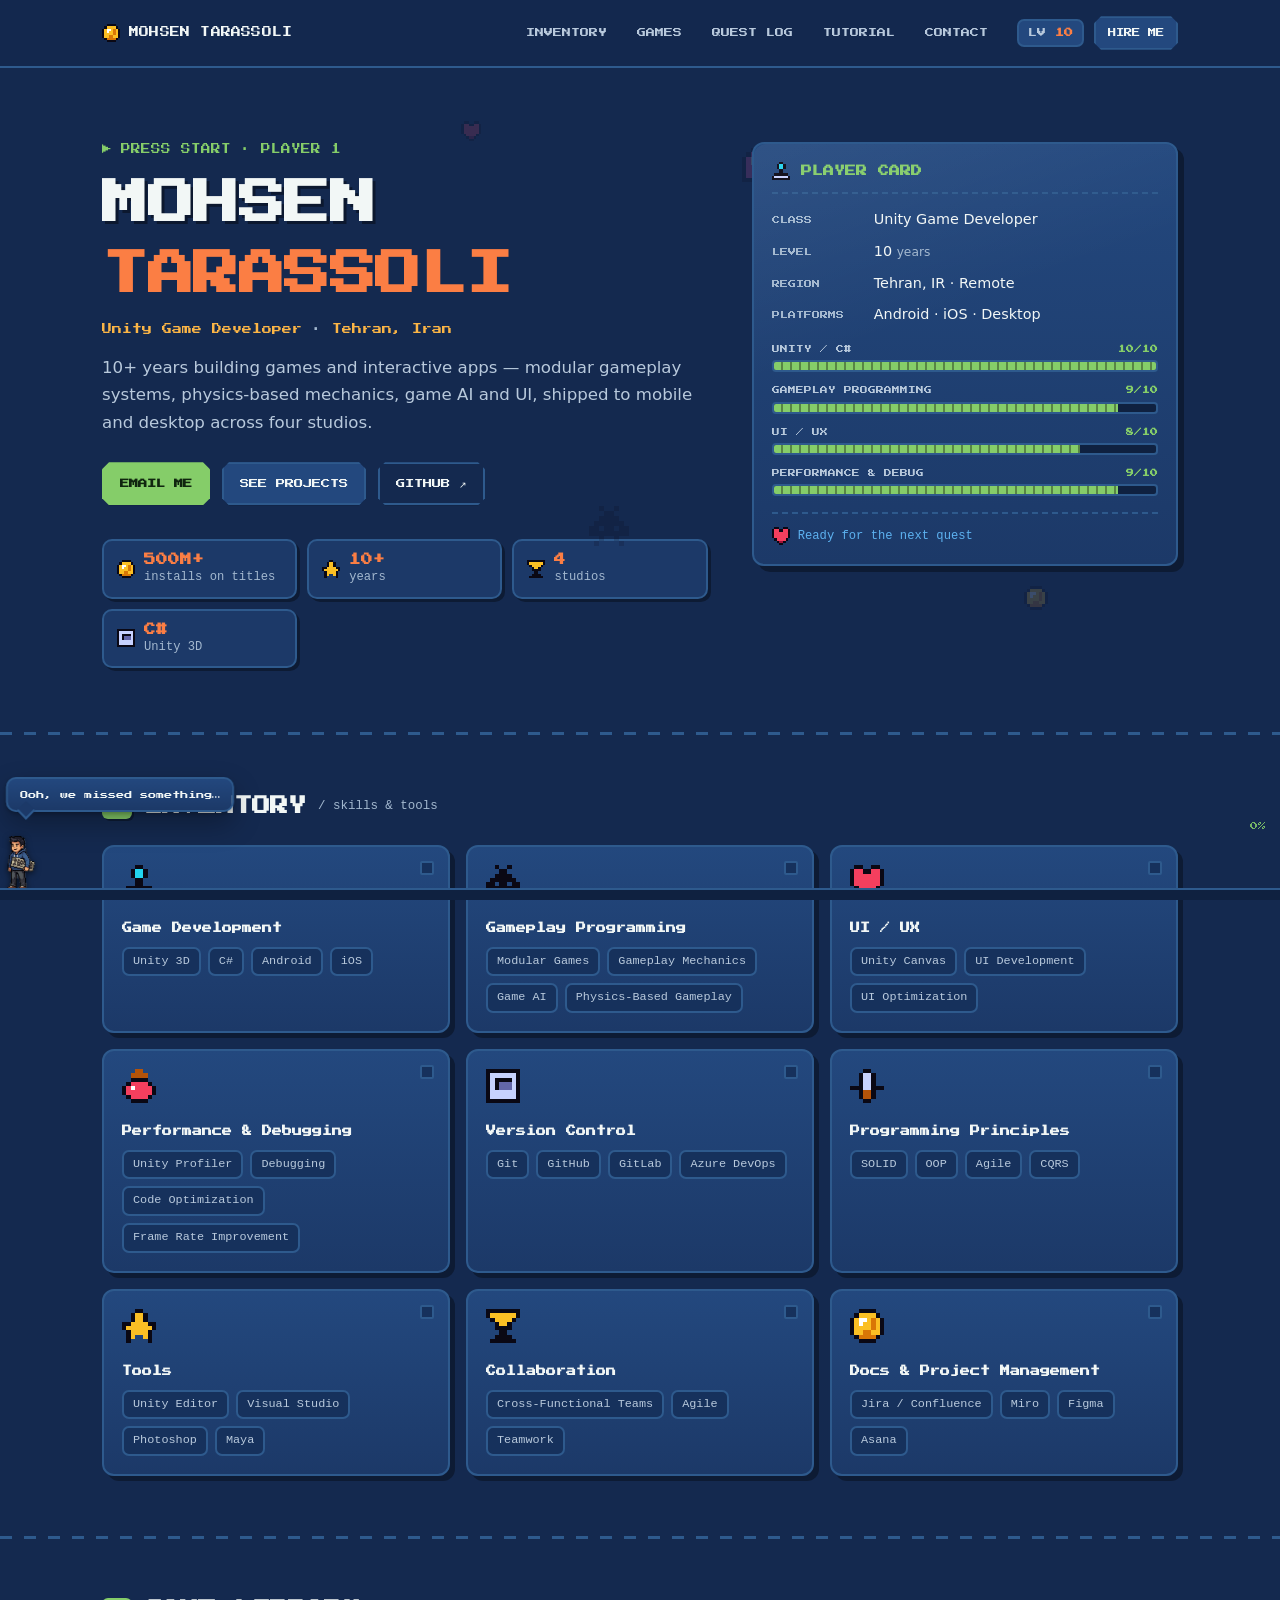
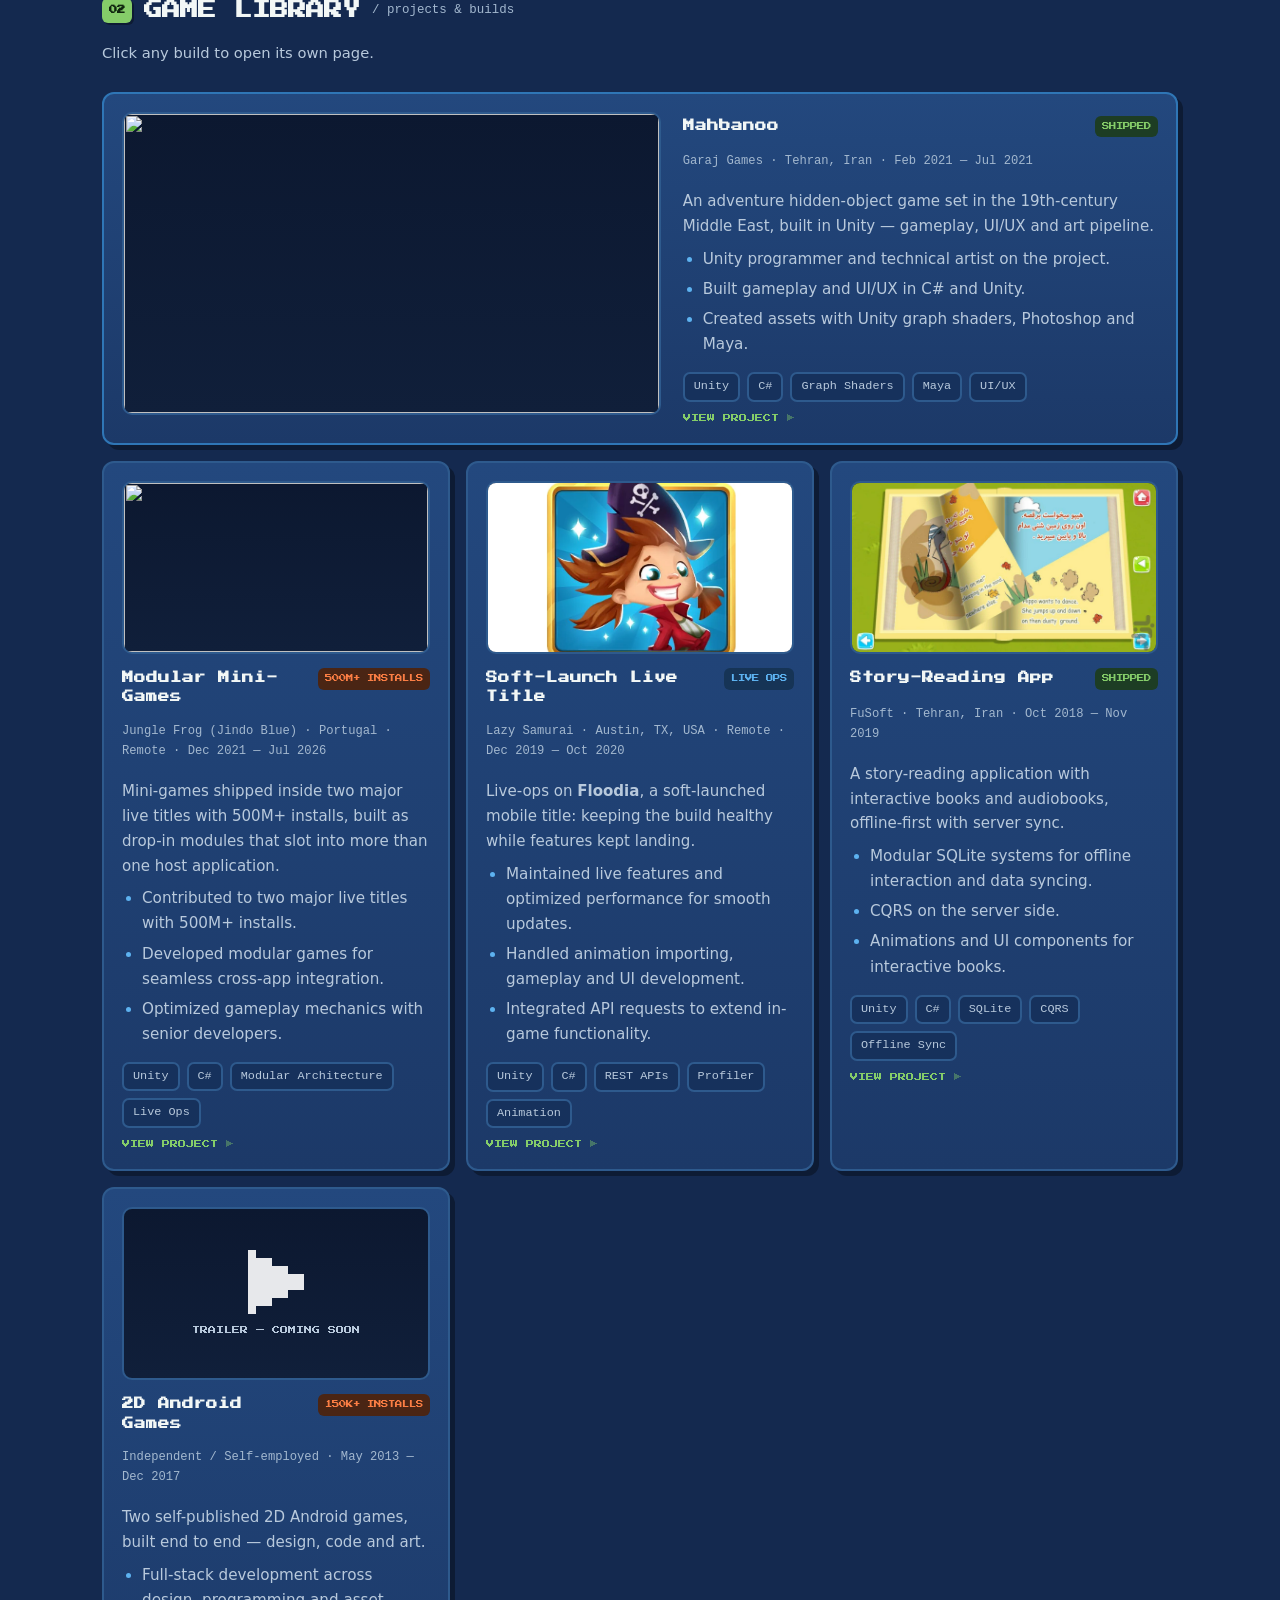
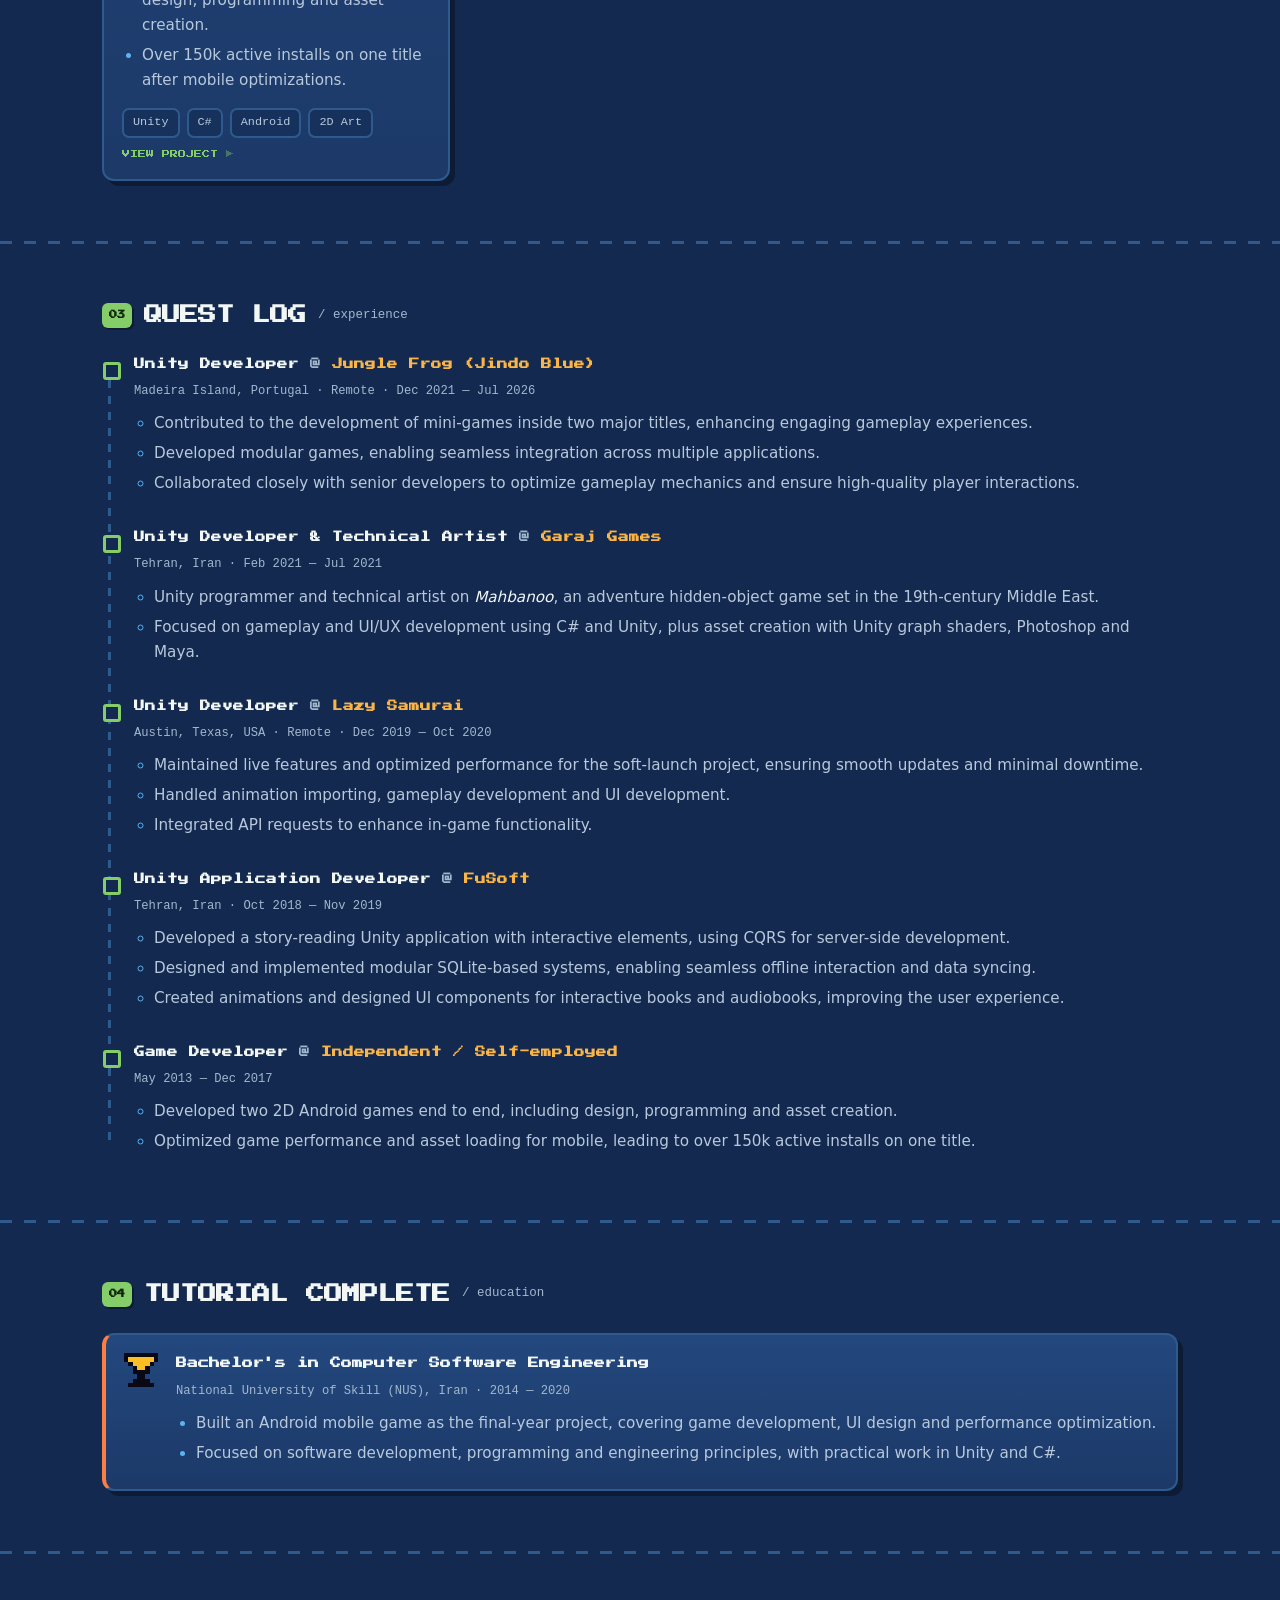
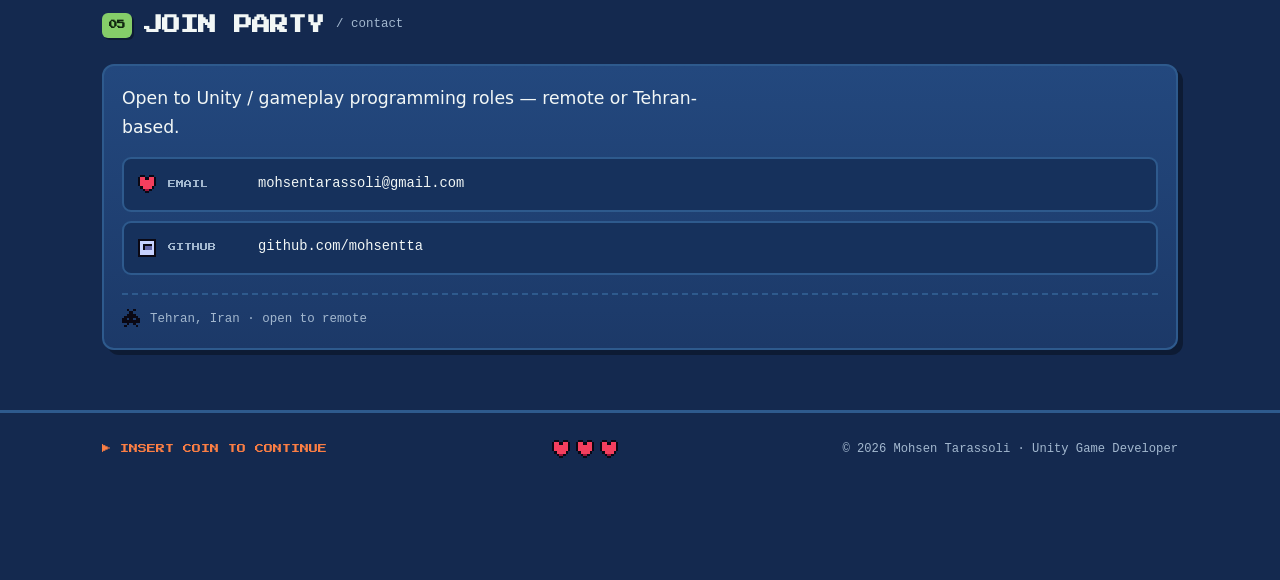
==== commit 1a553a94: "Floodia: logo on the card, gameplay shot as the hero, game description No trailer exists for this ti" ====
--- a/index.html
+++ b/index.html
@@ -269,7 +269,7 @@
         <!-- ---------- 3 ---------- -->
         <article class="card project reveal">
           <a class="project-link" href="projects/soft-launch-live-title.html" aria-label="Open Soft-Launch Live Title"></a>
-          <figure class="video" data-poster="screenshots/floodia-gameplay.webp" data-title="Soft-launch live title">
+          <figure class="video" data-poster="screenshots/floodia-logo.webp" data-title="Soft-launch live title">
             <div class="video-frame">
               <div class="video-placeholder">
                 <span class="px icon icon-play" data-sprite="play" aria-hidden="true"></span>
--- a/styles.css
+++ b/styles.css
@@ -453,9 +453,10 @@
   padding:5px 7px; border-radius:6px;
 }
 
-/* card thumbnail: an image in the flow, with no link of its own, so the card's
-   overlay link stays on top and the whole card opens the project page */
-.video-poster{
+/* a still image filling the frame: a card thumbnail, or a hero shot standing in
+   for the trailer on a project page that has no video */
+.video-poster,
+.video-hero{
   position:absolute; inset:0; z-index:2;
   width:100%; height:100%; object-fit:cover; display:block;
 }
@@ -513,6 +514,7 @@
 }
 .pp-head .status{ align-self:center; }
 .pp-lede{ color:var(--muted); font-size:1.05rem; max-width:66ch; margin:14px 0 24px; }
+.pp-text{ color:var(--muted); font-size:.95rem; line-height:1.65; max-width:66ch; margin:0 0 14px; }
 .video-lg{ margin-bottom:30px; }
 
 .pp-grid{
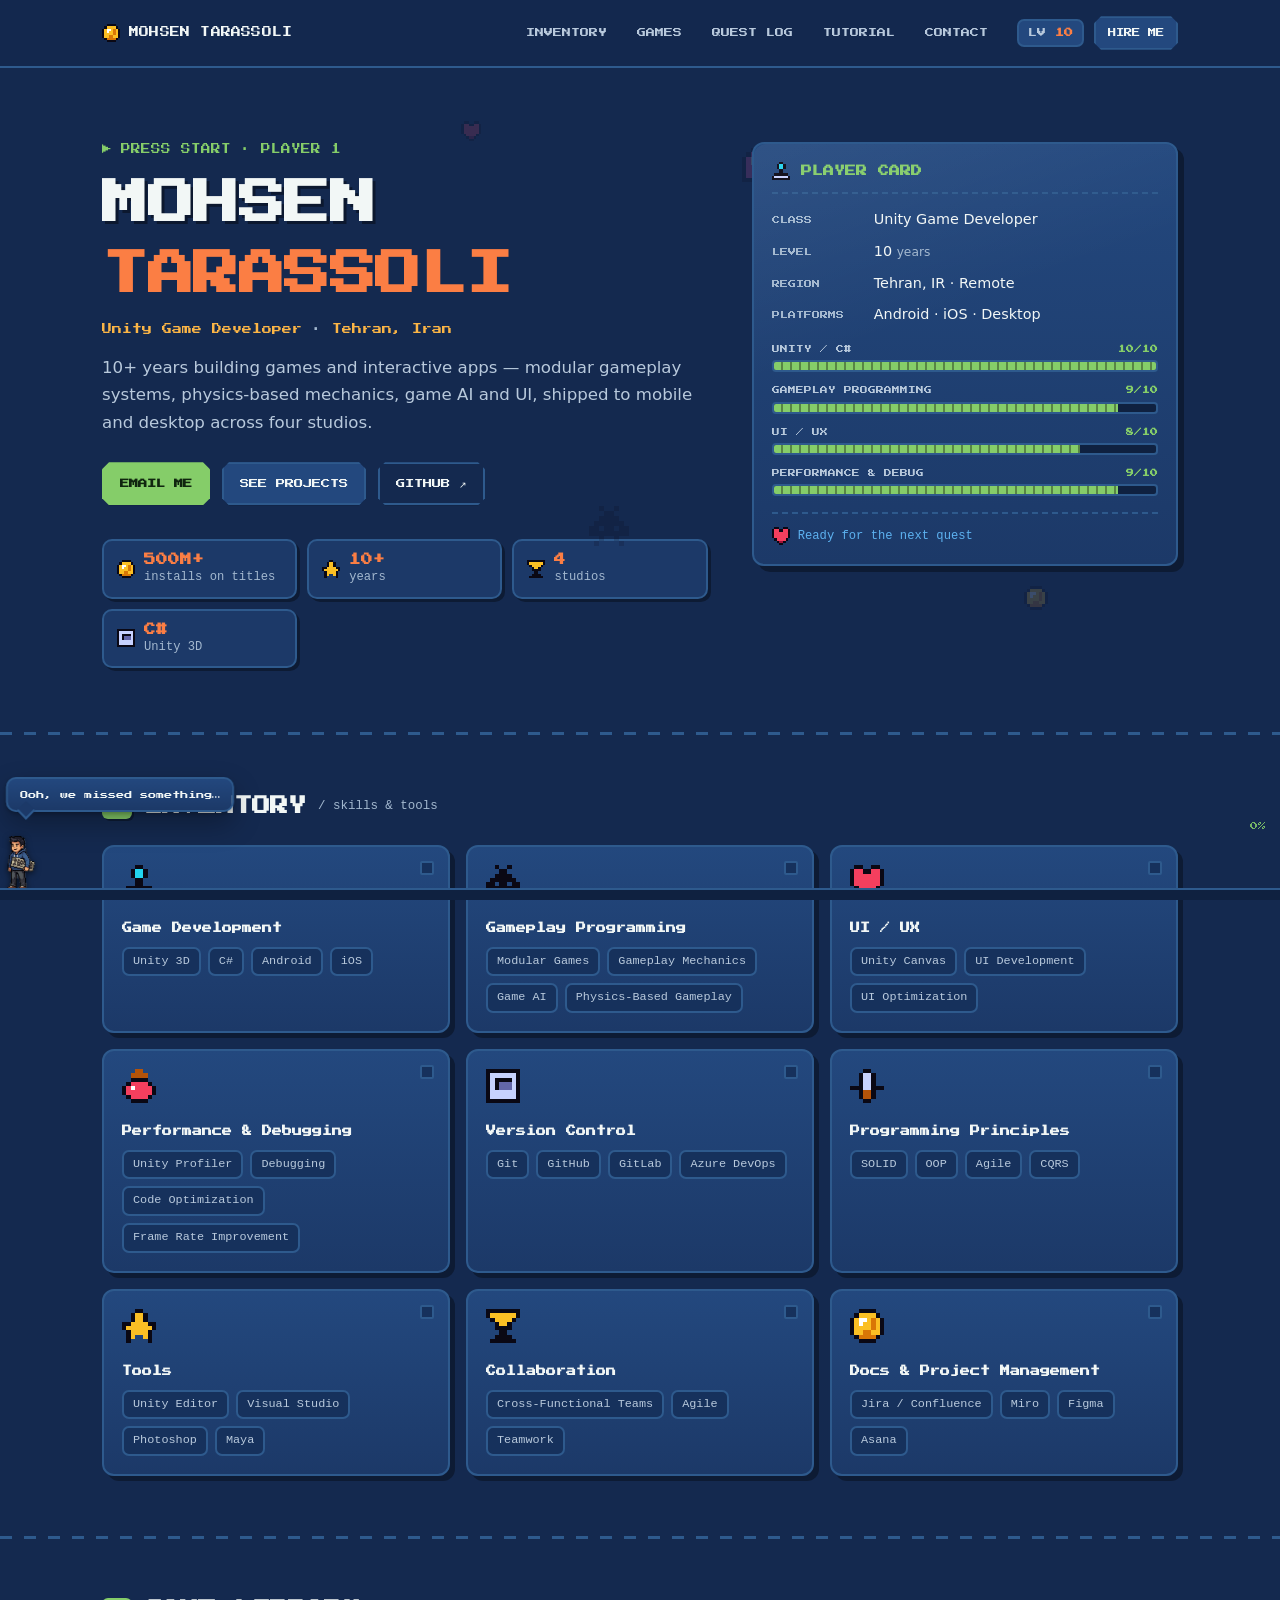
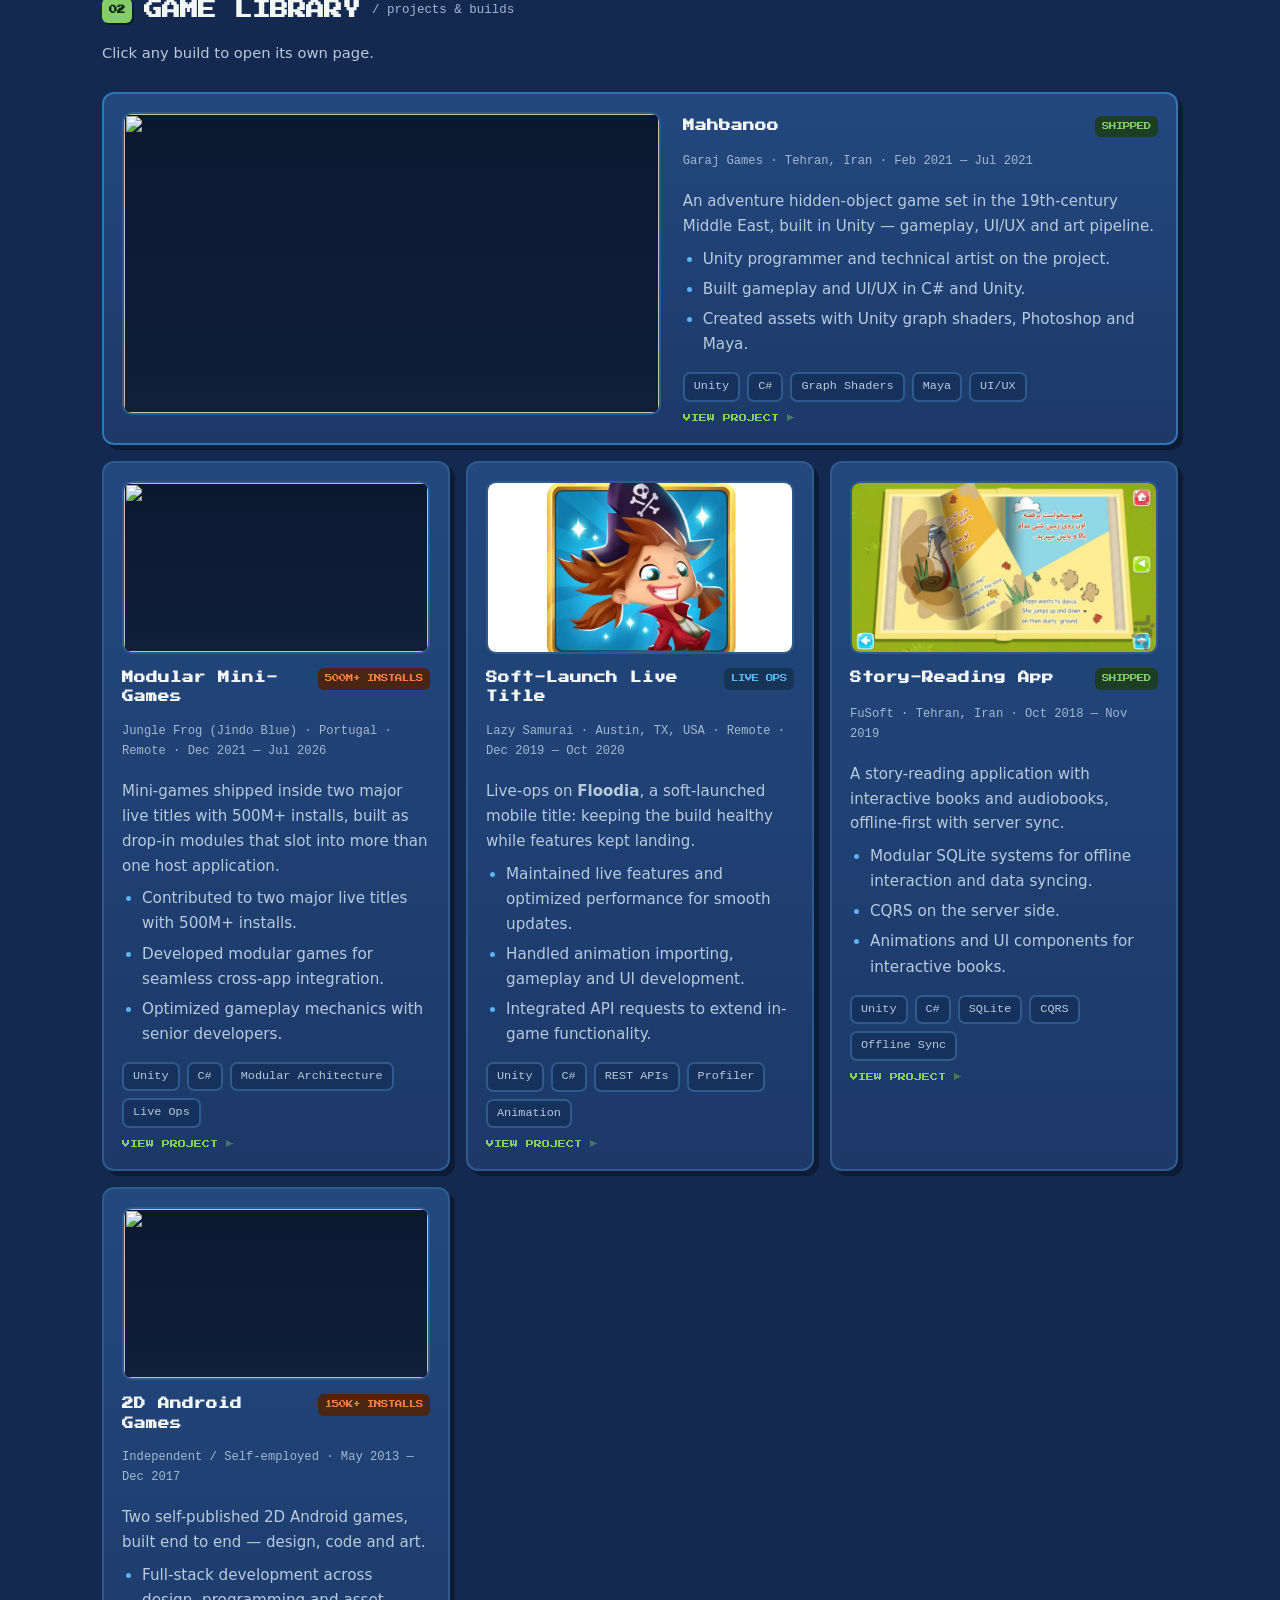
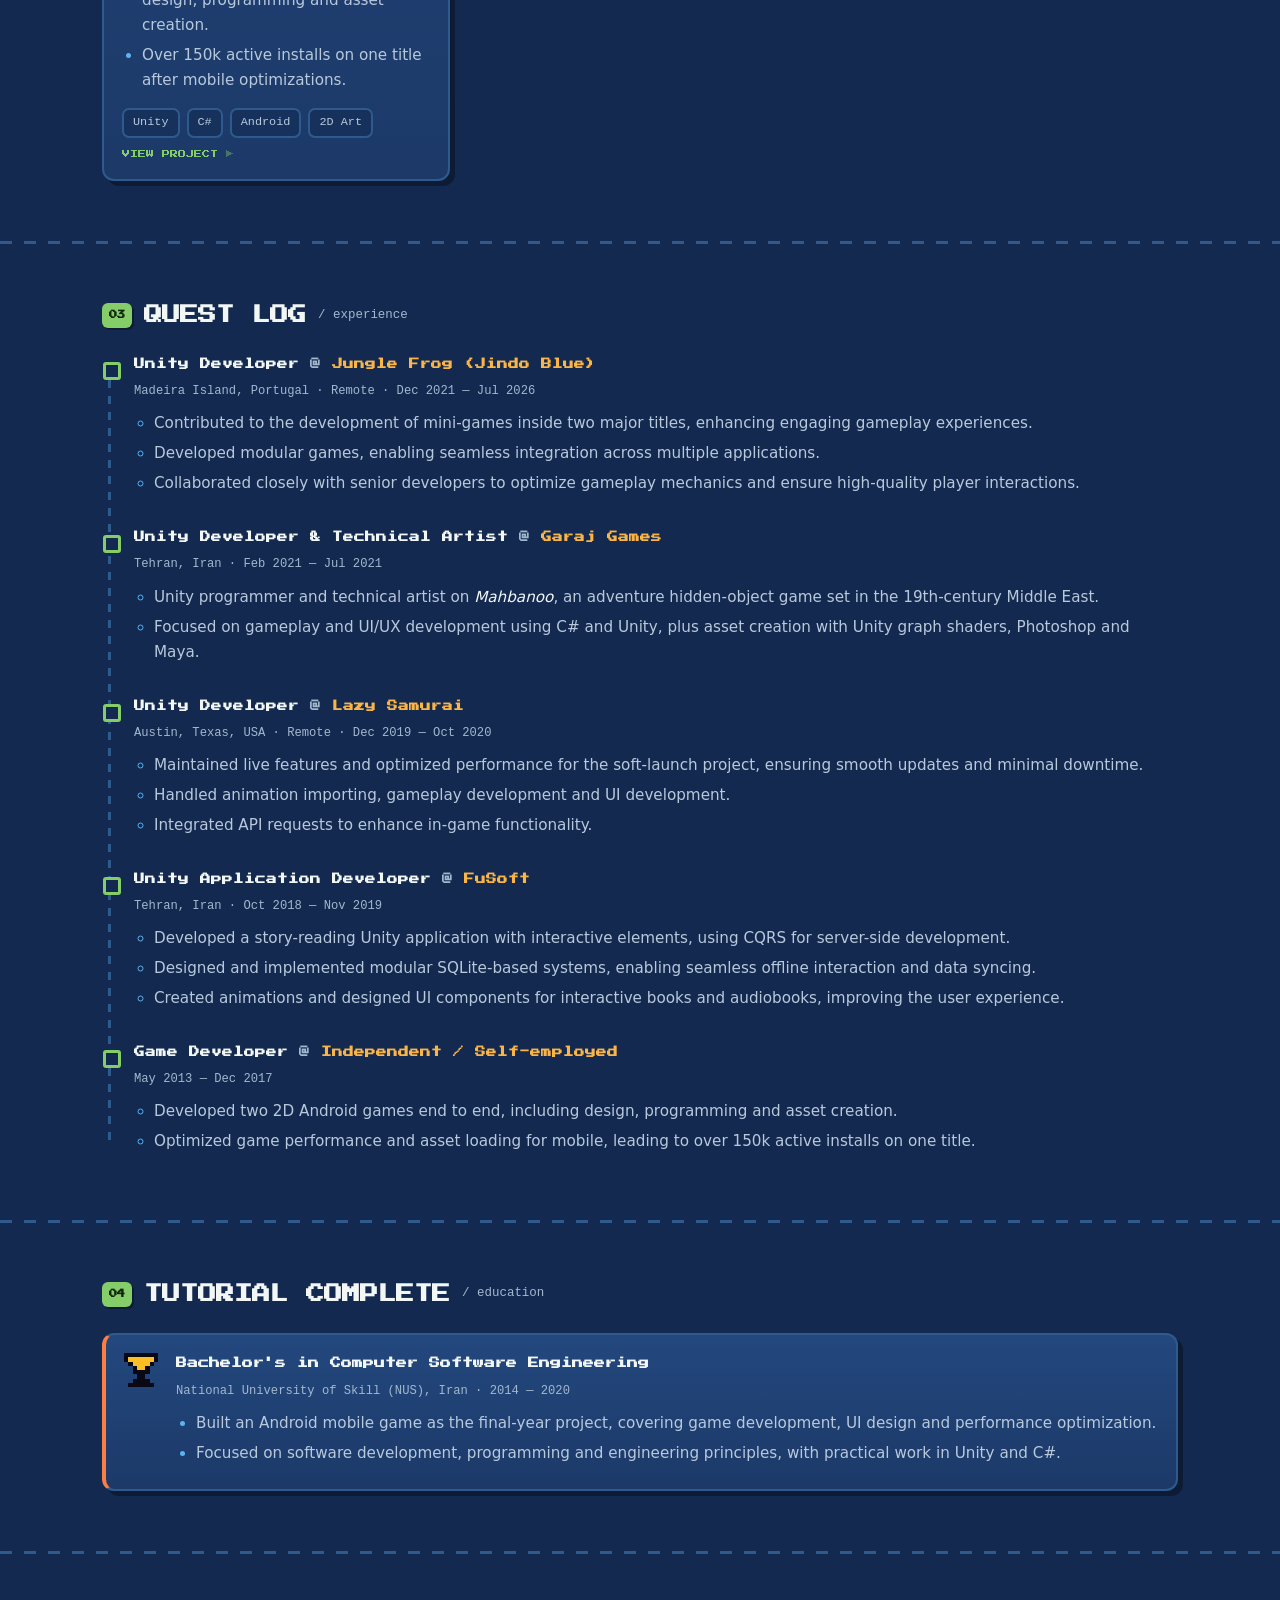
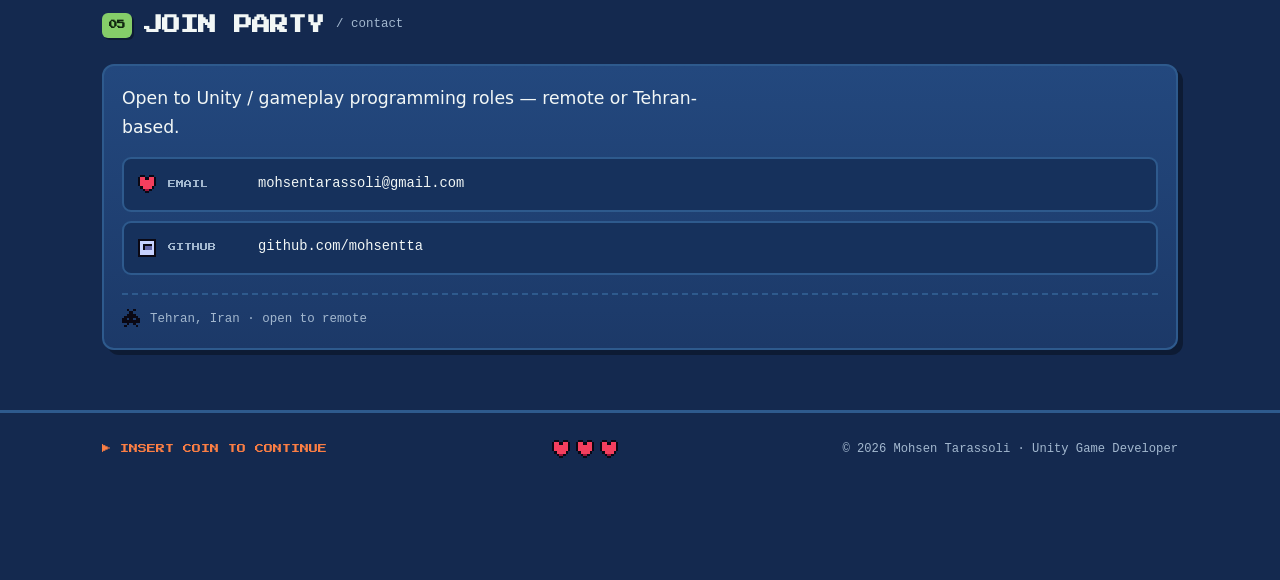
==== commit 00e1cae7: "Add the 2D Android Games video; use YouTube's 1280x720 stills Wires data-youtube on the project page" ====
--- a/index.html
+++ b/index.html
@@ -333,7 +333,7 @@
         <!-- ---------- 5 ---------- -->
         <article class="card project reveal">
           <a class="project-link" href="projects/2d-android-games.html" aria-label="Open 2D Android Games"></a>
-          <figure class="video" data-poster="" data-title="2D Android games">
+          <figure class="video" data-poster="uMOtihvWKhw" data-title="2D Android games">
             <div class="video-frame">
               <div class="video-placeholder">
                 <span class="px icon icon-play" data-sprite="play" aria-hidden="true"></span>
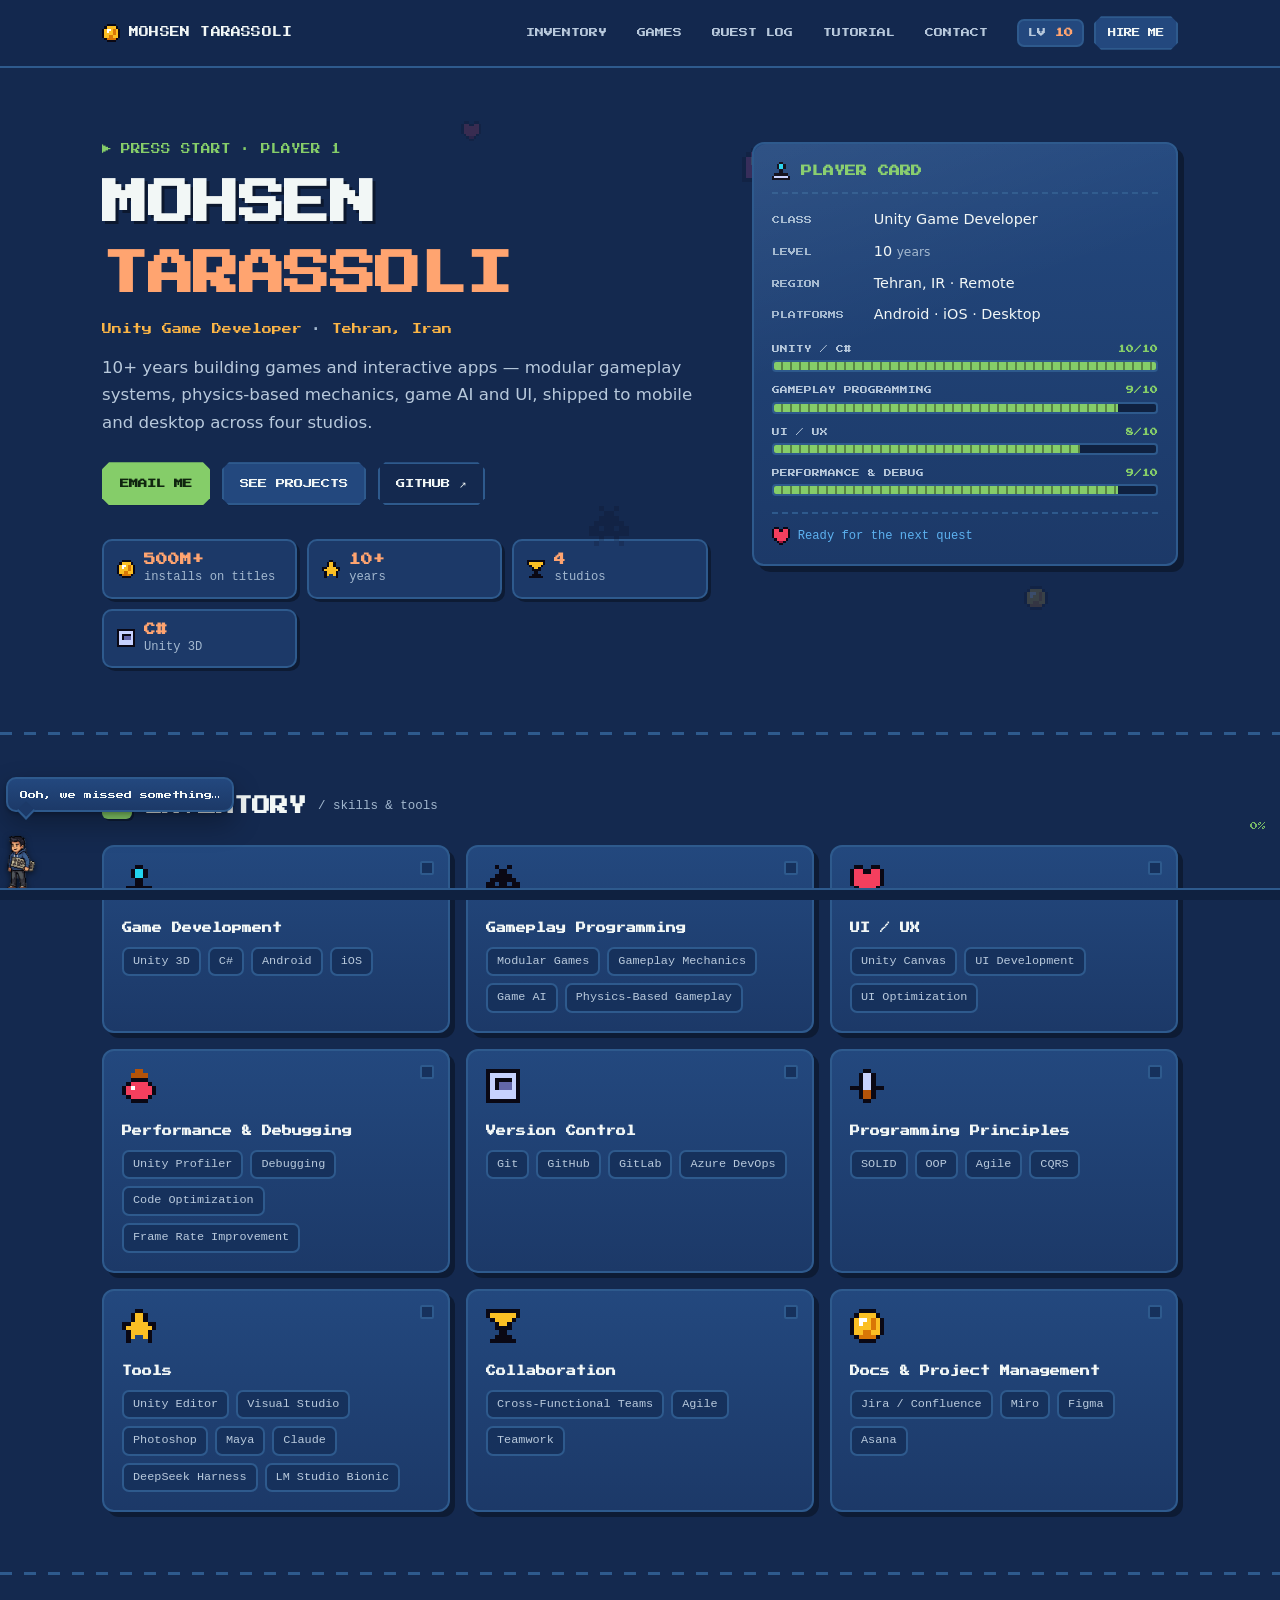
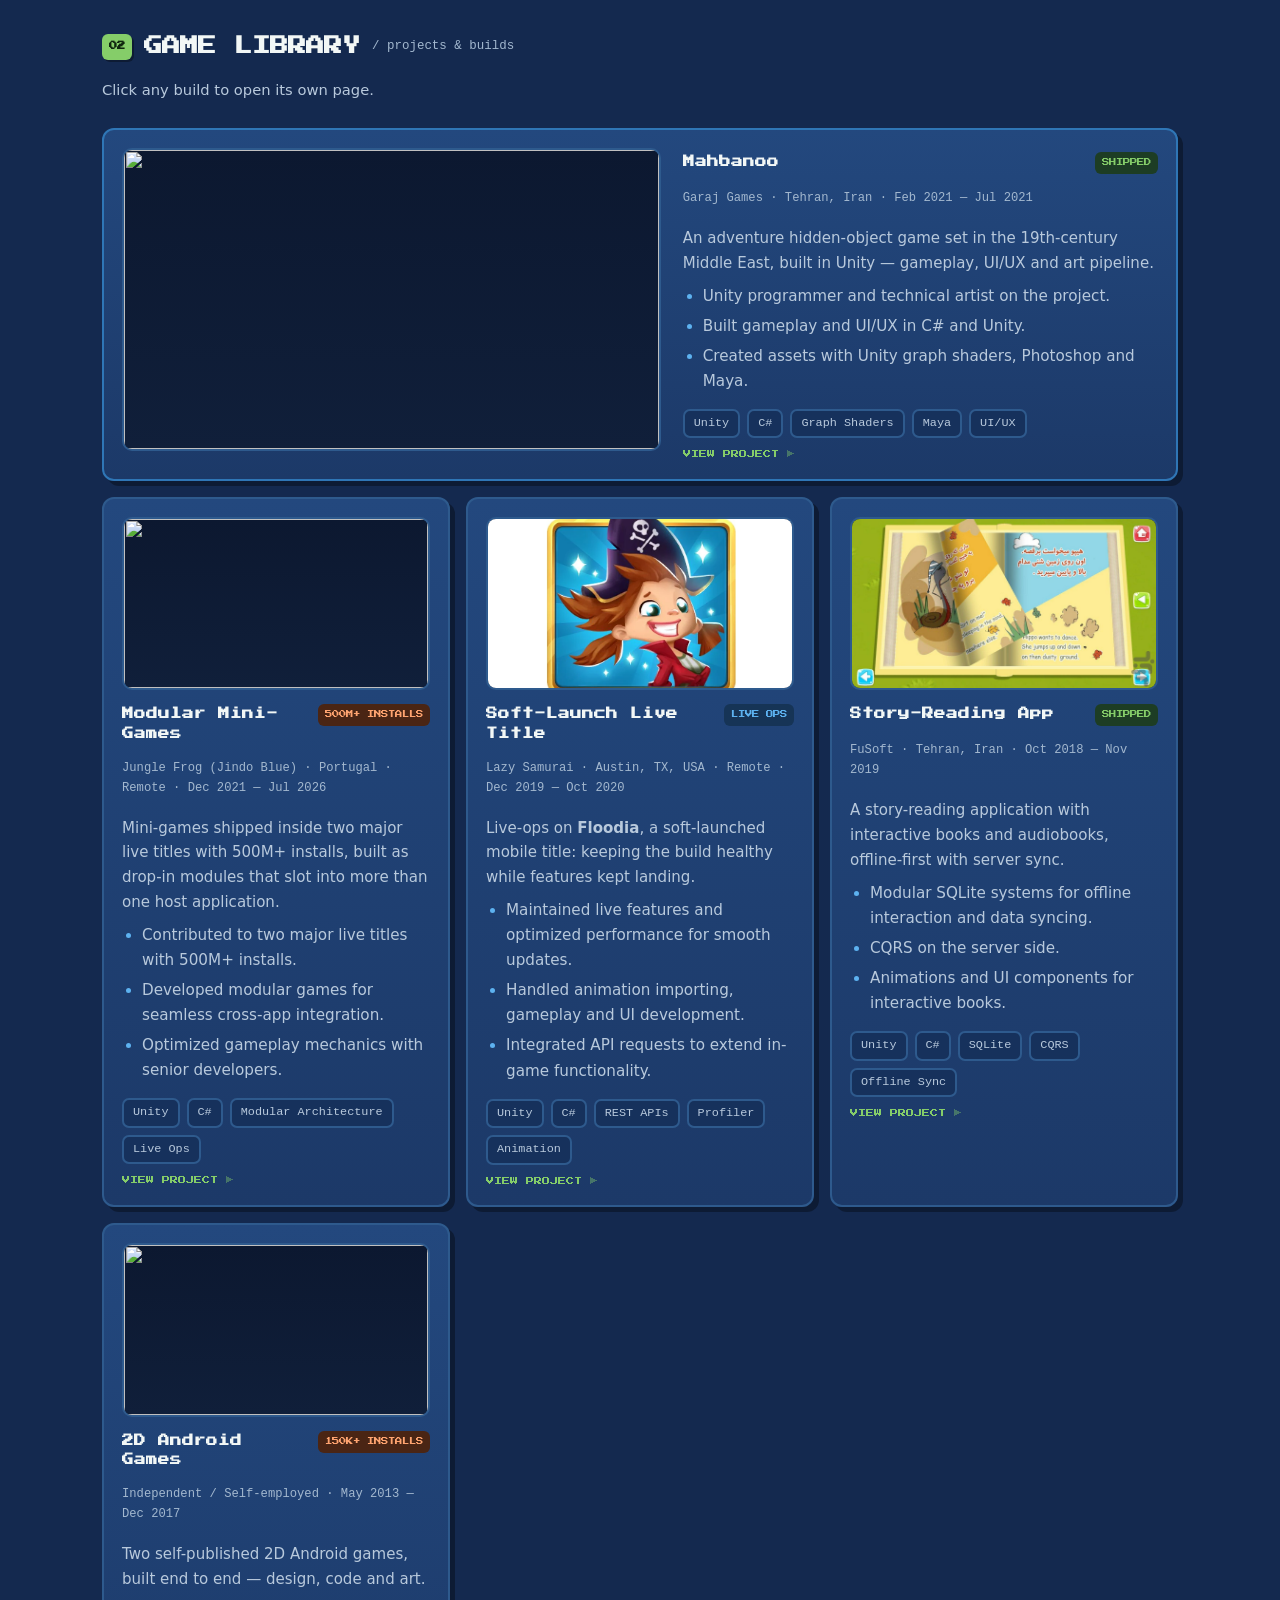
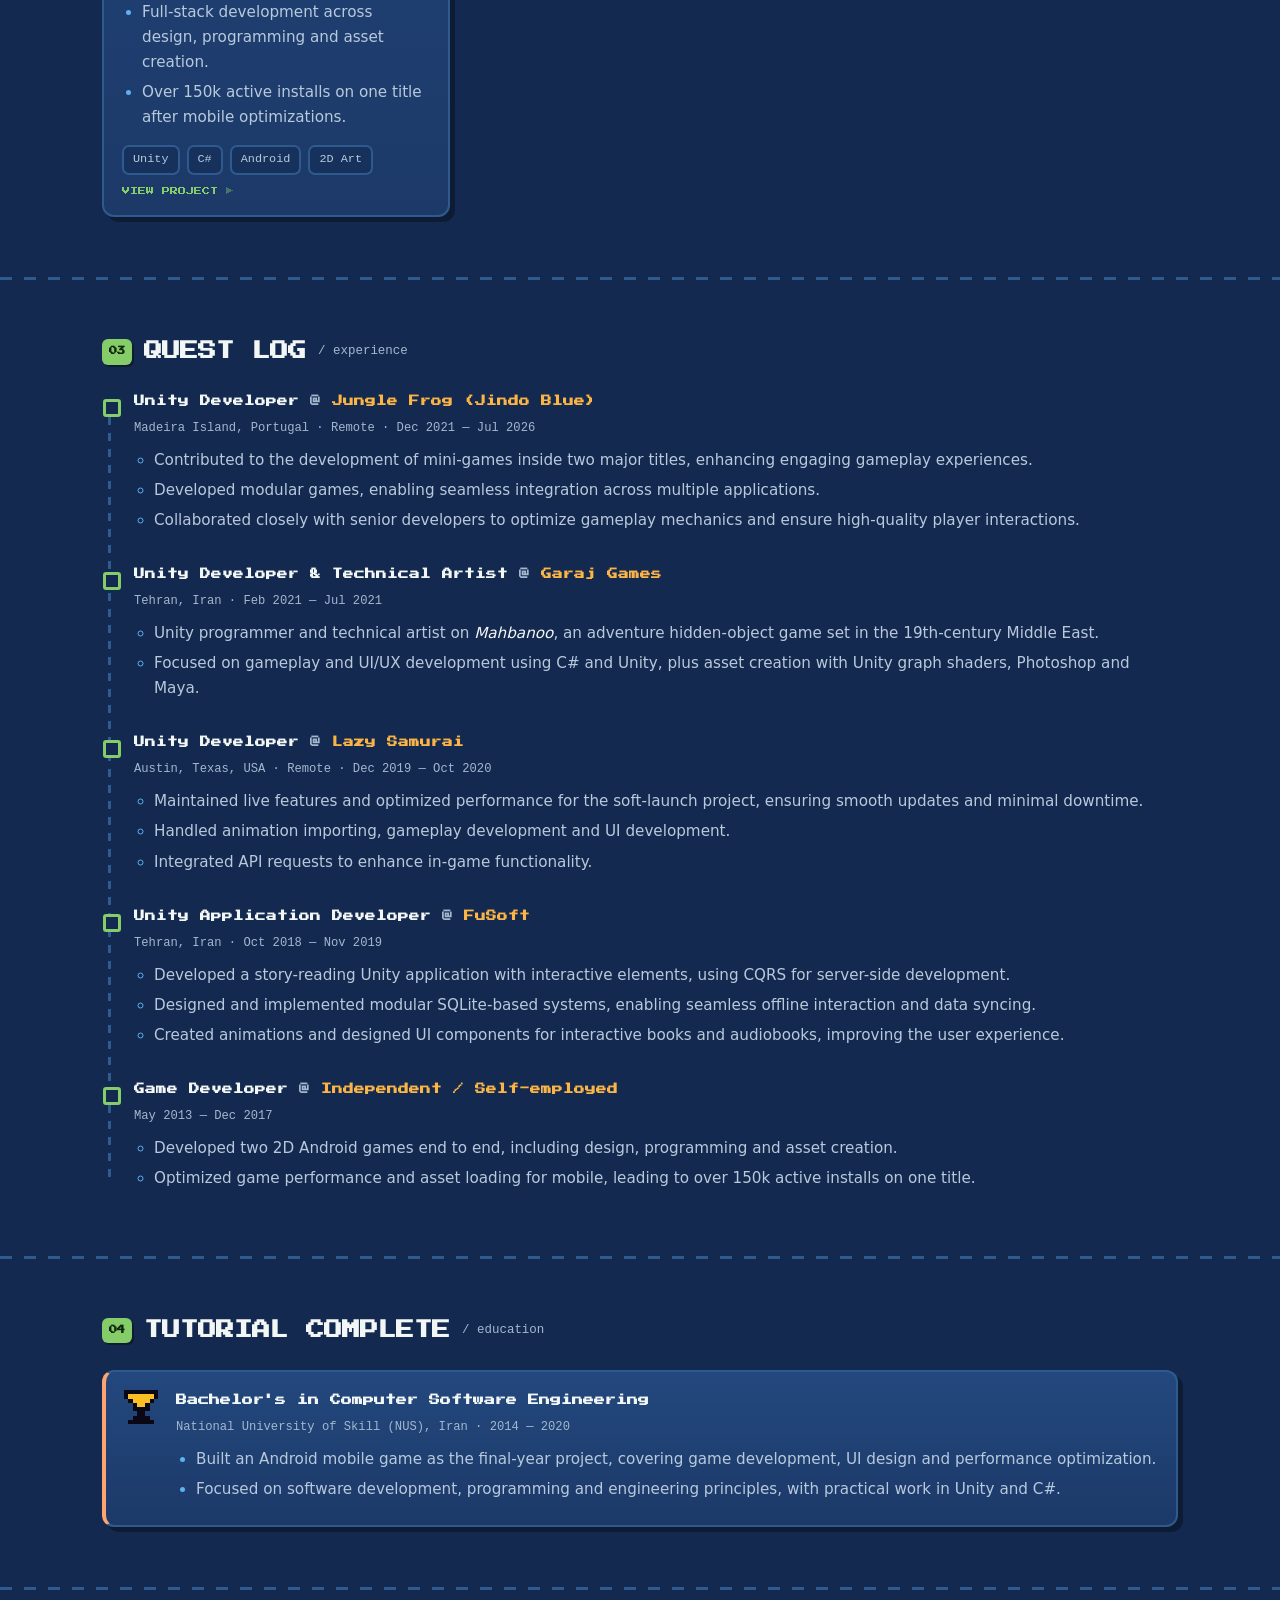
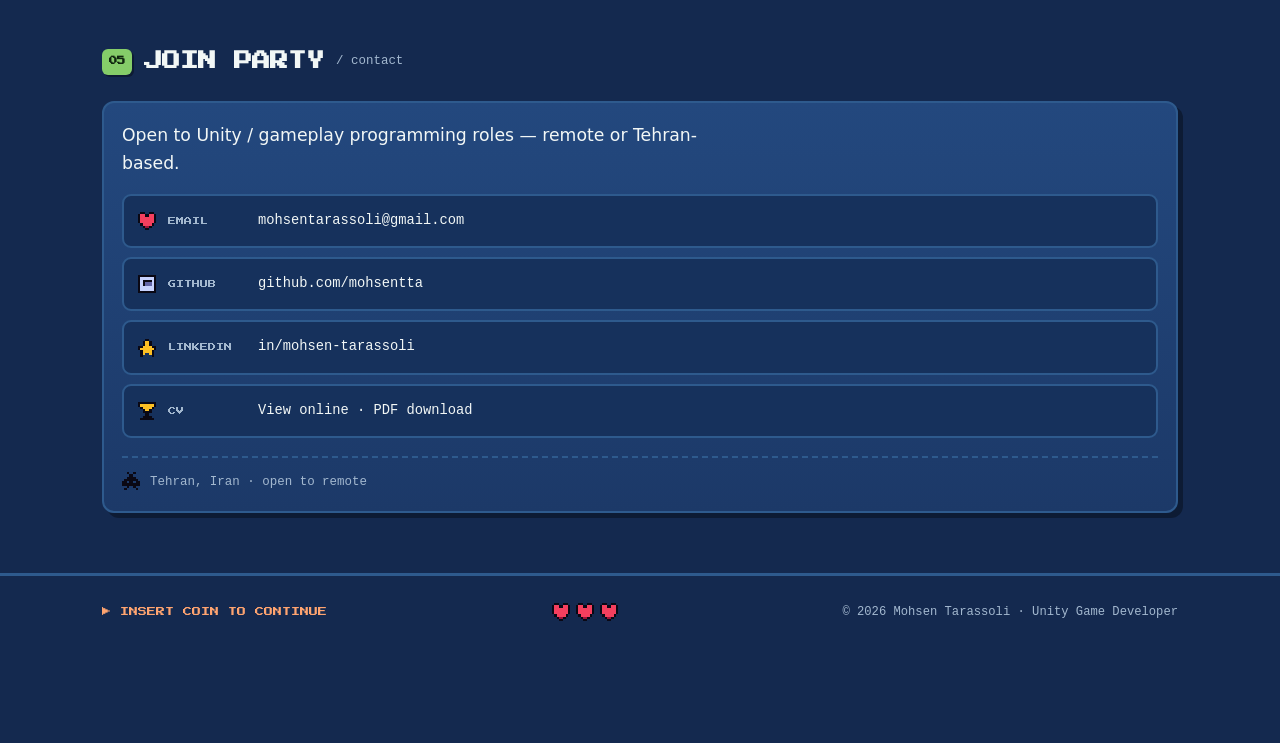
==== commit 44f3e450: "Add social previews, a redacted CV, LinkedIn, and fix the audit findings OG/Twitter/canonical tags o" ====
--- a/index.html
+++ b/index.html
@@ -6,6 +6,21 @@
 <title>Mohsen Tarassoli — Unity Game Developer</title>
 <meta name="description" content="Mohsen Tarassoli — Unity Game Developer with 10+ years building modular games, gameplay systems and UI for mobile and desktop titles.">
 <meta name="theme-color" content="#14294f">
+<link rel="canonical" href="https://mohsentta.github.io/Portfolio/">
+<meta property="og:type" content="website">
+<meta property="og:site_name" content="Mohsen Tarassoli">
+<meta property="og:url" content="https://mohsentta.github.io/Portfolio/">
+<meta property="og:title" content="Mohsen Tarassoli — Unity Game Developer">
+<meta property="og:description" content="10+ years building games and interactive apps: modular gameplay systems, physics-based mechanics, game AI and UI. 500M+ installs on titles I worked on, across four studios.">
+<meta property="og:image" content="https://mohsentta.github.io/Portfolio/og-image.png">
+<meta property="og:image:type" content="image/png">
+<meta property="og:image:width" content="1200">
+<meta property="og:image:height" content="630">
+<meta property="og:image:alt" content="Mohsen Tarassoli — Unity Game Developer">
+<meta name="twitter:card" content="summary_large_image">
+<meta name="twitter:title" content="Mohsen Tarassoli — Unity Game Developer">
+<meta name="twitter:description" content="10+ years building games and interactive apps: modular gameplay systems, physics-based mechanics, game AI and UI.">
+<meta name="twitter:image" content="https://mohsentta.github.io/Portfolio/og-image.png">
 <link rel="icon" href="data:image/svg+xml,<svg xmlns='http://www.w3.org/2000/svg' viewBox='0 0 100 100'><text y='.9em' font-size='90'>&#127918;</text></svg>">
 <link rel="preconnect" href="https://fonts.googleapis.com">
 <link rel="preconnect" href="https://fonts.gstatic.com" crossorigin>
@@ -155,7 +170,7 @@
         <article class="card item reveal">
           <span class="px icon icon-lg" data-sprite="star" aria-hidden="true"></span>
           <h3>Tools</h3>
-          <ul class="chips"><li>Unity Editor</li><li>Visual Studio</li><li>Photoshop</li><li>Maya</li></ul>
+          <ul class="chips"><li>Unity Editor</li><li>Visual Studio</li><li>Photoshop</li><li>Maya</li><li>Claude</li><li>DeepSeek Harness</li><li>LM Studio Bionic</li></ul>
         </article>
 
         <article class="card item reveal">
@@ -475,6 +490,22 @@
               <span class="cursor">&#9654;</span>
             </a>
           </li>
+          <li>
+            <a href="https://www.linkedin.com/in/mohsen-tarassoli-0210b2117/" target="_blank" rel="noopener">
+              <span class="px icon" data-sprite="star" aria-hidden="true"></span>
+              <span class="menu-label">LINKEDIN</span>
+              <b>in/mohsen-tarassoli</b>
+              <span class="cursor">&#9654;</span>
+            </a>
+          </li>
+          <li>
+            <a href="cv.html">
+              <span class="px icon" data-sprite="trophy" aria-hidden="true"></span>
+              <span class="menu-label">CV</span>
+              <b>View online &middot; PDF download</b>
+              <span class="cursor">&#9654;</span>
+            </a>
+          </li>
         </ul>
 
         <p class="addr">
@@ -490,7 +521,7 @@
 <footer class="footer">
   <div class="wrap footer-inner">
     <p class="insert"><span class="blink">&#9654;</span> INSERT COIN TO CONTINUE</p>
-    <p class="lives" aria-label="three lives">
+    <p class="lives" aria-hidden="true">
       <span class="px icon" data-sprite="heart" aria-hidden="true"></span>
       <span class="px icon" data-sprite="heart" aria-hidden="true"></span>
       <span class="px icon" data-sprite="heart" aria-hidden="true"></span>
--- a/styles.css
+++ b/styles.css
@@ -23,7 +23,7 @@
 
   /* accents — bright flat fills on navy, one per job */
   --accent:    #85cd69;   /* green  — actions, links, shipped */
-  --accent-2:  #fb7e44;   /* coral  — rewards, counters */
+  --accent-2:  #ffa470;   /* coral, lightened for text: 4.7:1 on chip bg, 5.9:1 on panels */
   --accent-3:  #fbb546;   /* amber  — highlights, company names */
   --accent-4:  #5db2f0;   /* blue   — live / online */
   --on-accent: #10260f;   /* dark text on the bright green fills */
@@ -713,7 +713,8 @@
   :root{ --runner-h:44px; --track-h:10px; --label-h:14px; }
   .hud-inner{ height:auto; padding-top:10px; padding-bottom:10px; flex-wrap:wrap; }
   .brand-text{ font-size:.54rem; }
-  .hud-nav{ order:3; width:100%; margin-left:0; }
+  .hud-nav{ order:3; width:100%; margin-left:0; flex-wrap:wrap; row-gap:4px;
+            overflow-x:visible; justify-content:center; }
   .hud-right{ margin-left:auto; }
   .section{ padding:48px 0; }
   .projects, .inv{ grid-template-columns:1fr; }
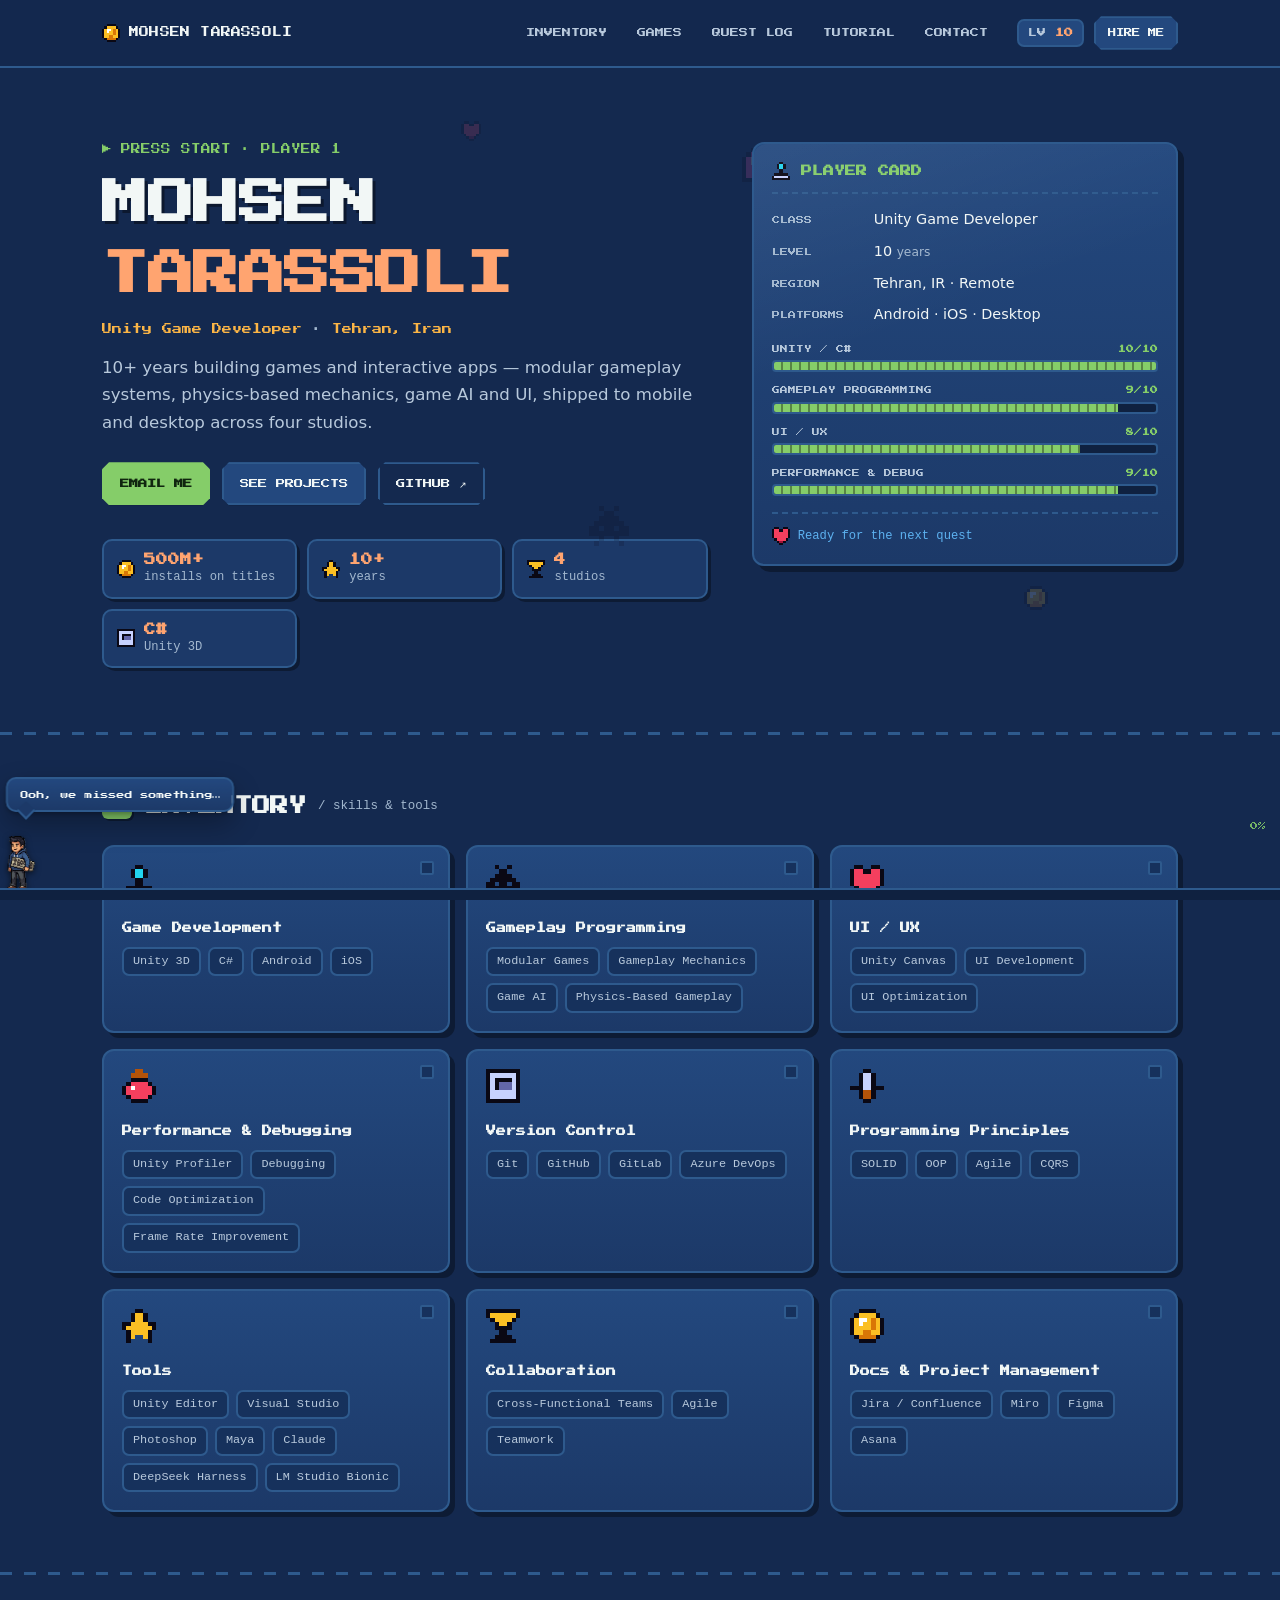
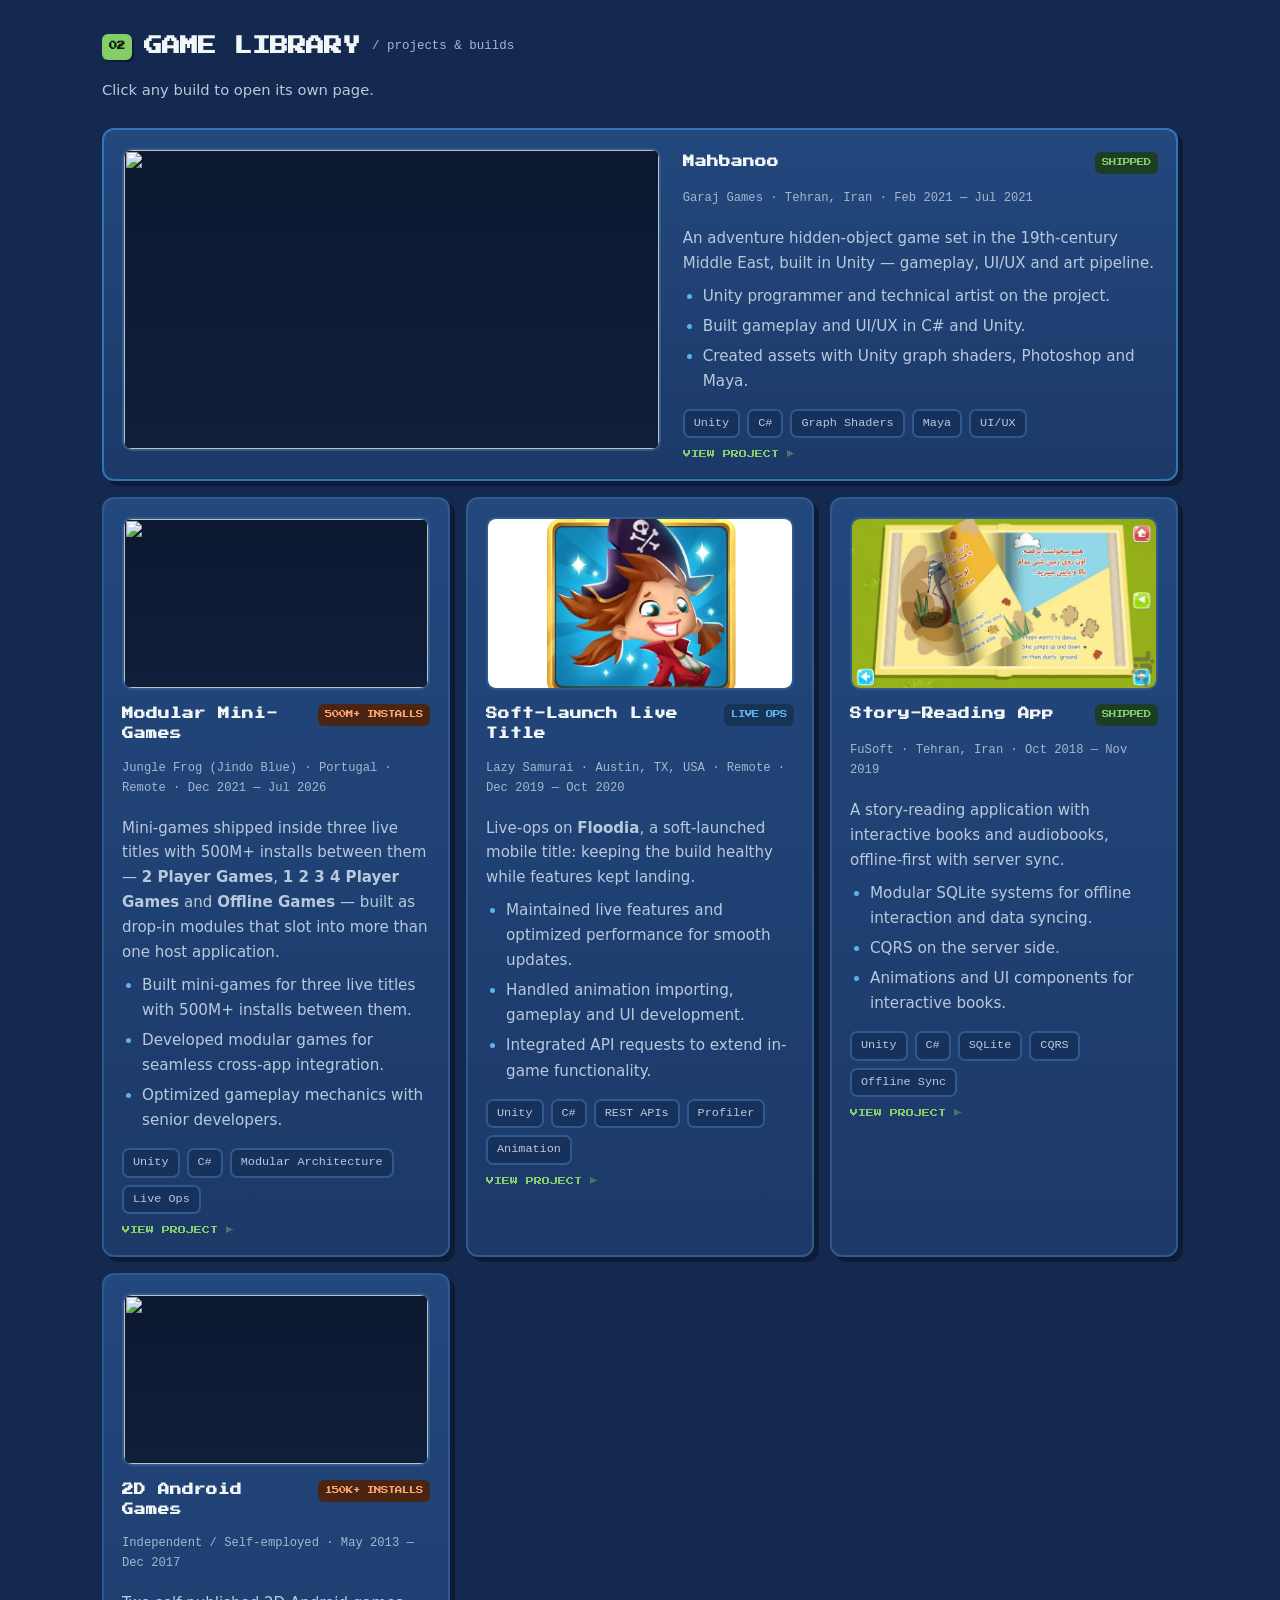
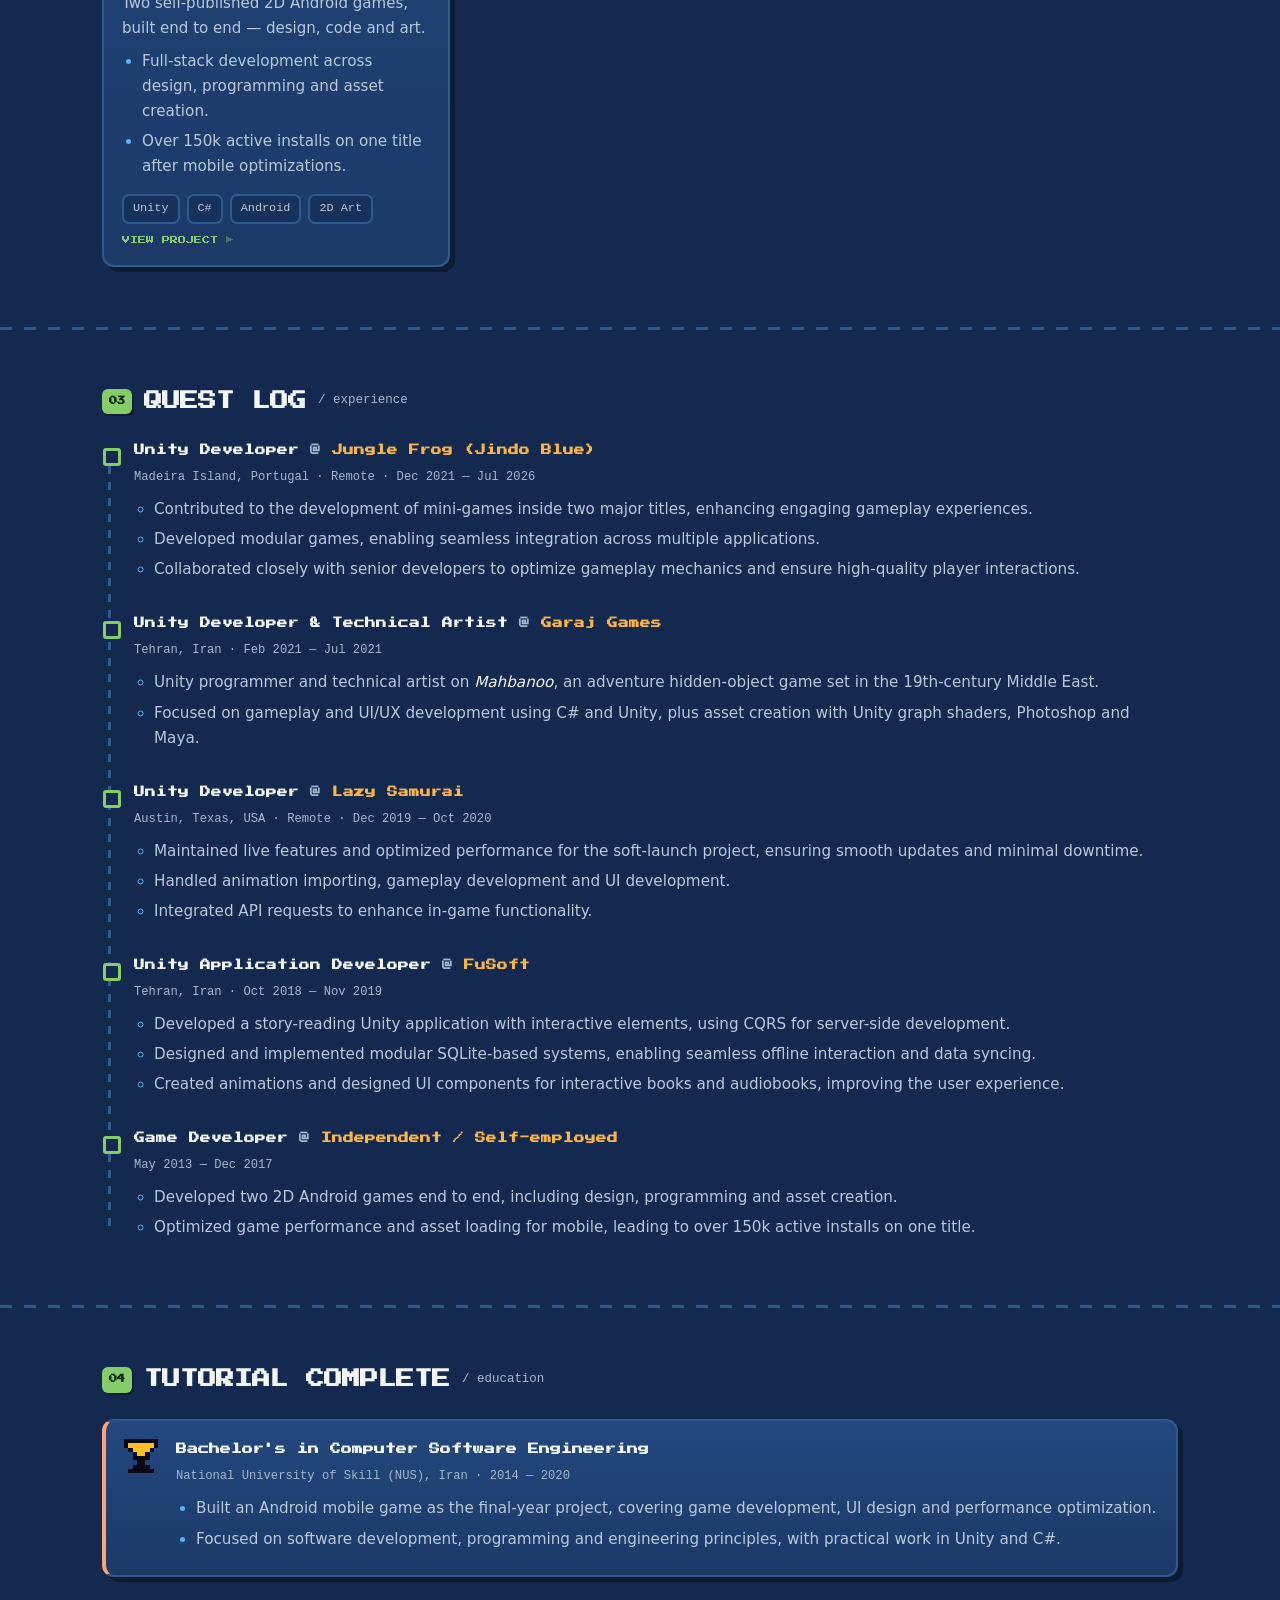
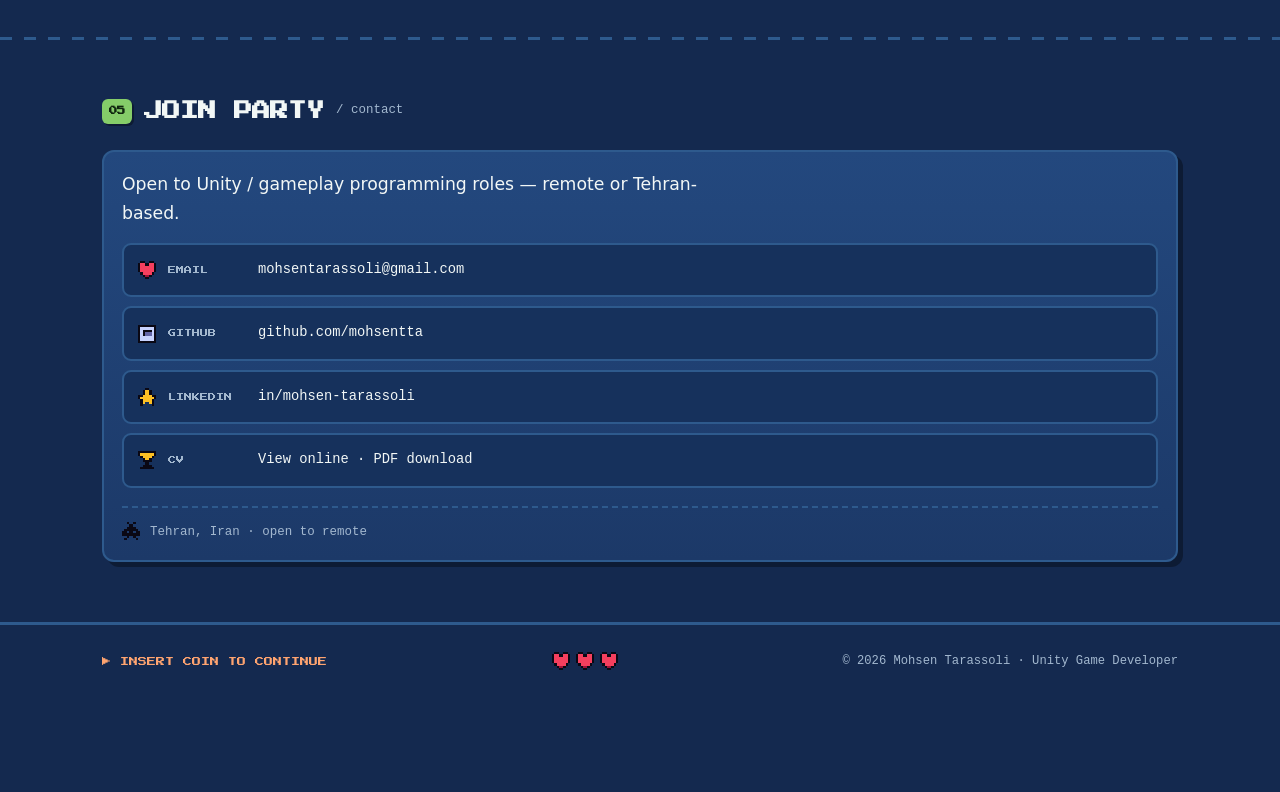
==== commit 342f8dda: "Name the three host titles on Modular Mini-Games 2 Player Games : the Challenge, 1 2 3 4 Player Game" ====
--- a/index.html
+++ b/index.html
@@ -267,12 +267,13 @@
             </div>
             <p class="meta">Jungle Frog (Jindo Blue) &middot; Portugal &middot; Remote &middot; Dec 2021 — Jul 2026</p>
             <p class="project-desc">
-              Mini-games shipped inside two major live titles with 500M+ installs,
-              built as drop-in modules that slot into more than one host
-              application.
+              Mini-games shipped inside three live titles with 500M+ installs between
+              them &mdash; <b>2 Player Games</b>, <b>1 2 3 4 Player Games</b> and
+              <b>Offline Games</b> &mdash; built as drop-in modules that slot into more
+              than one host application.
             </p>
             <ul class="bullets">
-              <li>Contributed to two major live titles with 500M+ installs.</li>
+              <li>Built mini-games for three live titles with 500M+ installs between them.</li>
               <li>Developed modular games for seamless cross-app integration.</li>
               <li>Optimized gameplay mechanics with senior developers.</li>
             </ul>
--- a/styles.css
+++ b/styles.css
@@ -356,6 +356,9 @@
   padding:3px 9px;
 }
 .item:hover .chips li{ border-color:var(--hover-border); color:var(--text); }
+/* shipped-title names should read as names, not as tech tags */
+.chips.titles{ margin-bottom:6px; }
+.chips.titles li{ font-size:.8rem; color:var(--text); border-color:var(--hover-border); }
 
 /* ==========================================================================
    PROJECTS + VIDEO BOXES
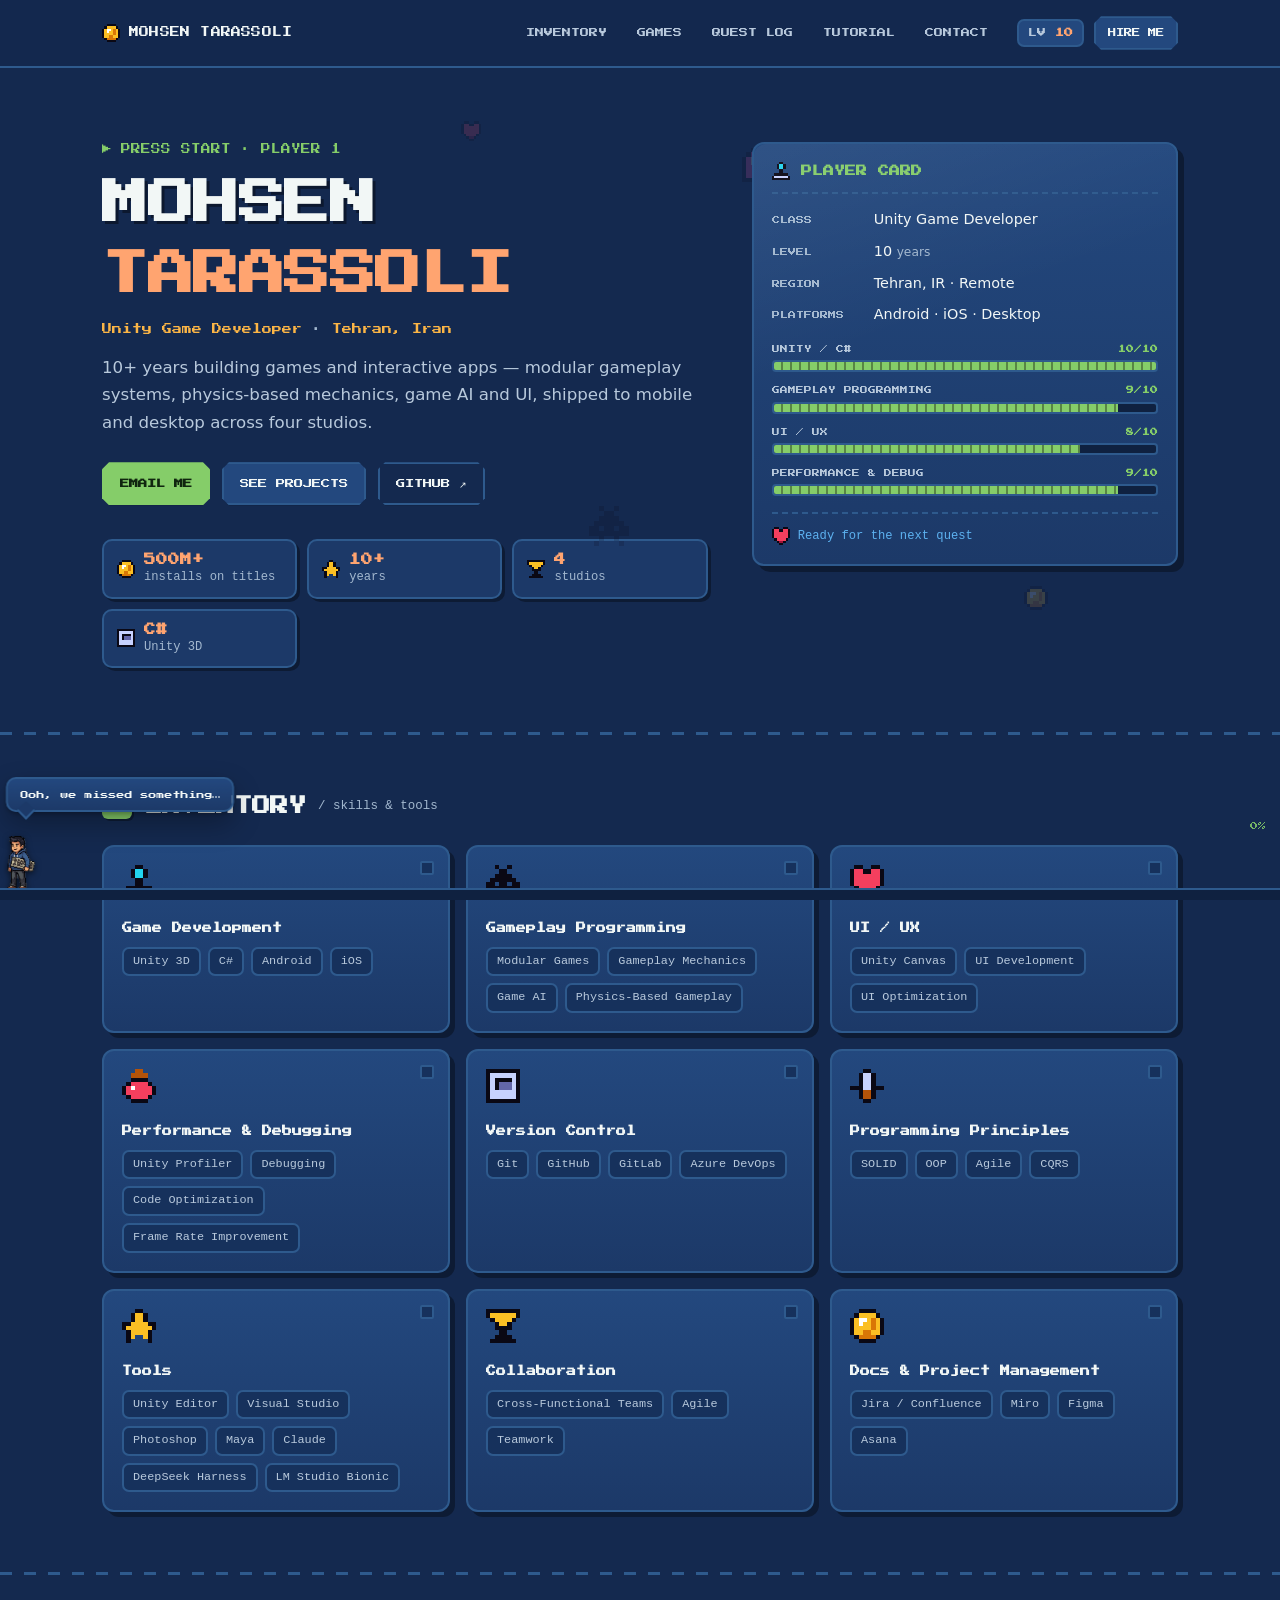
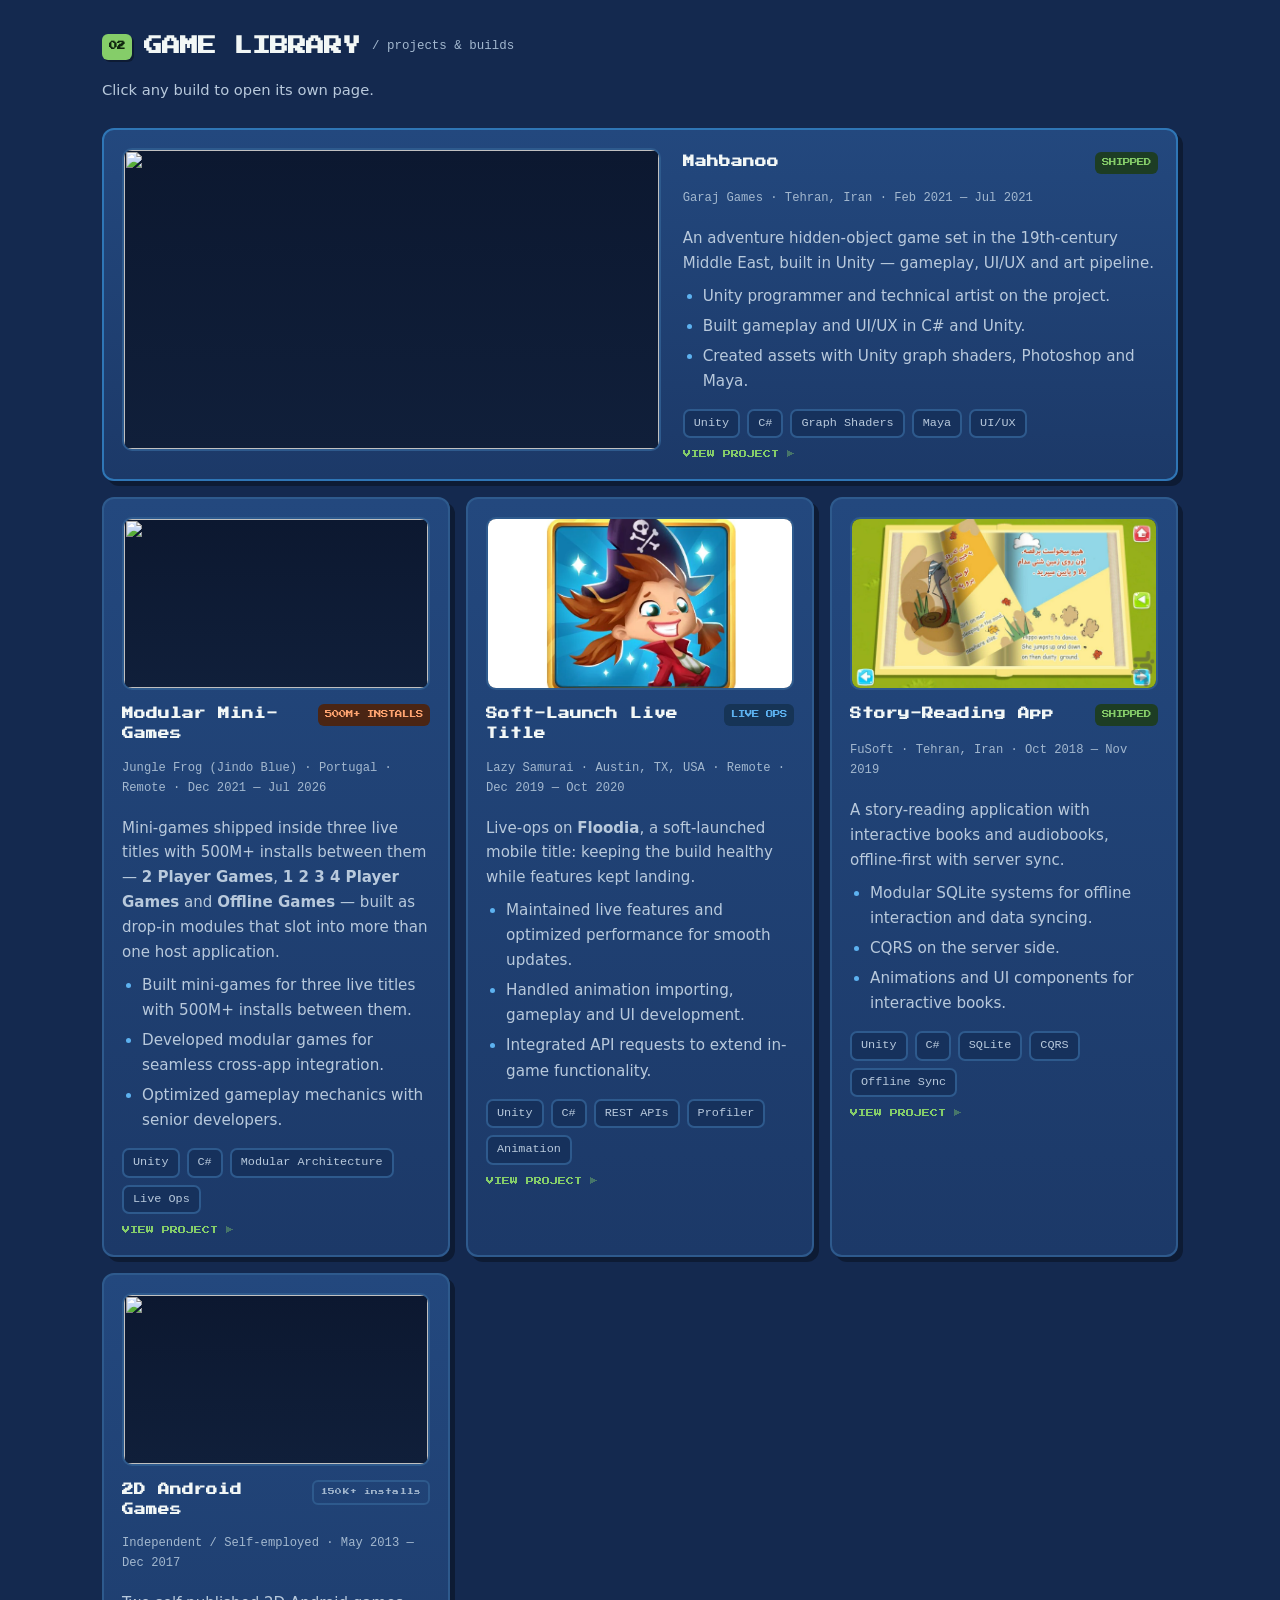
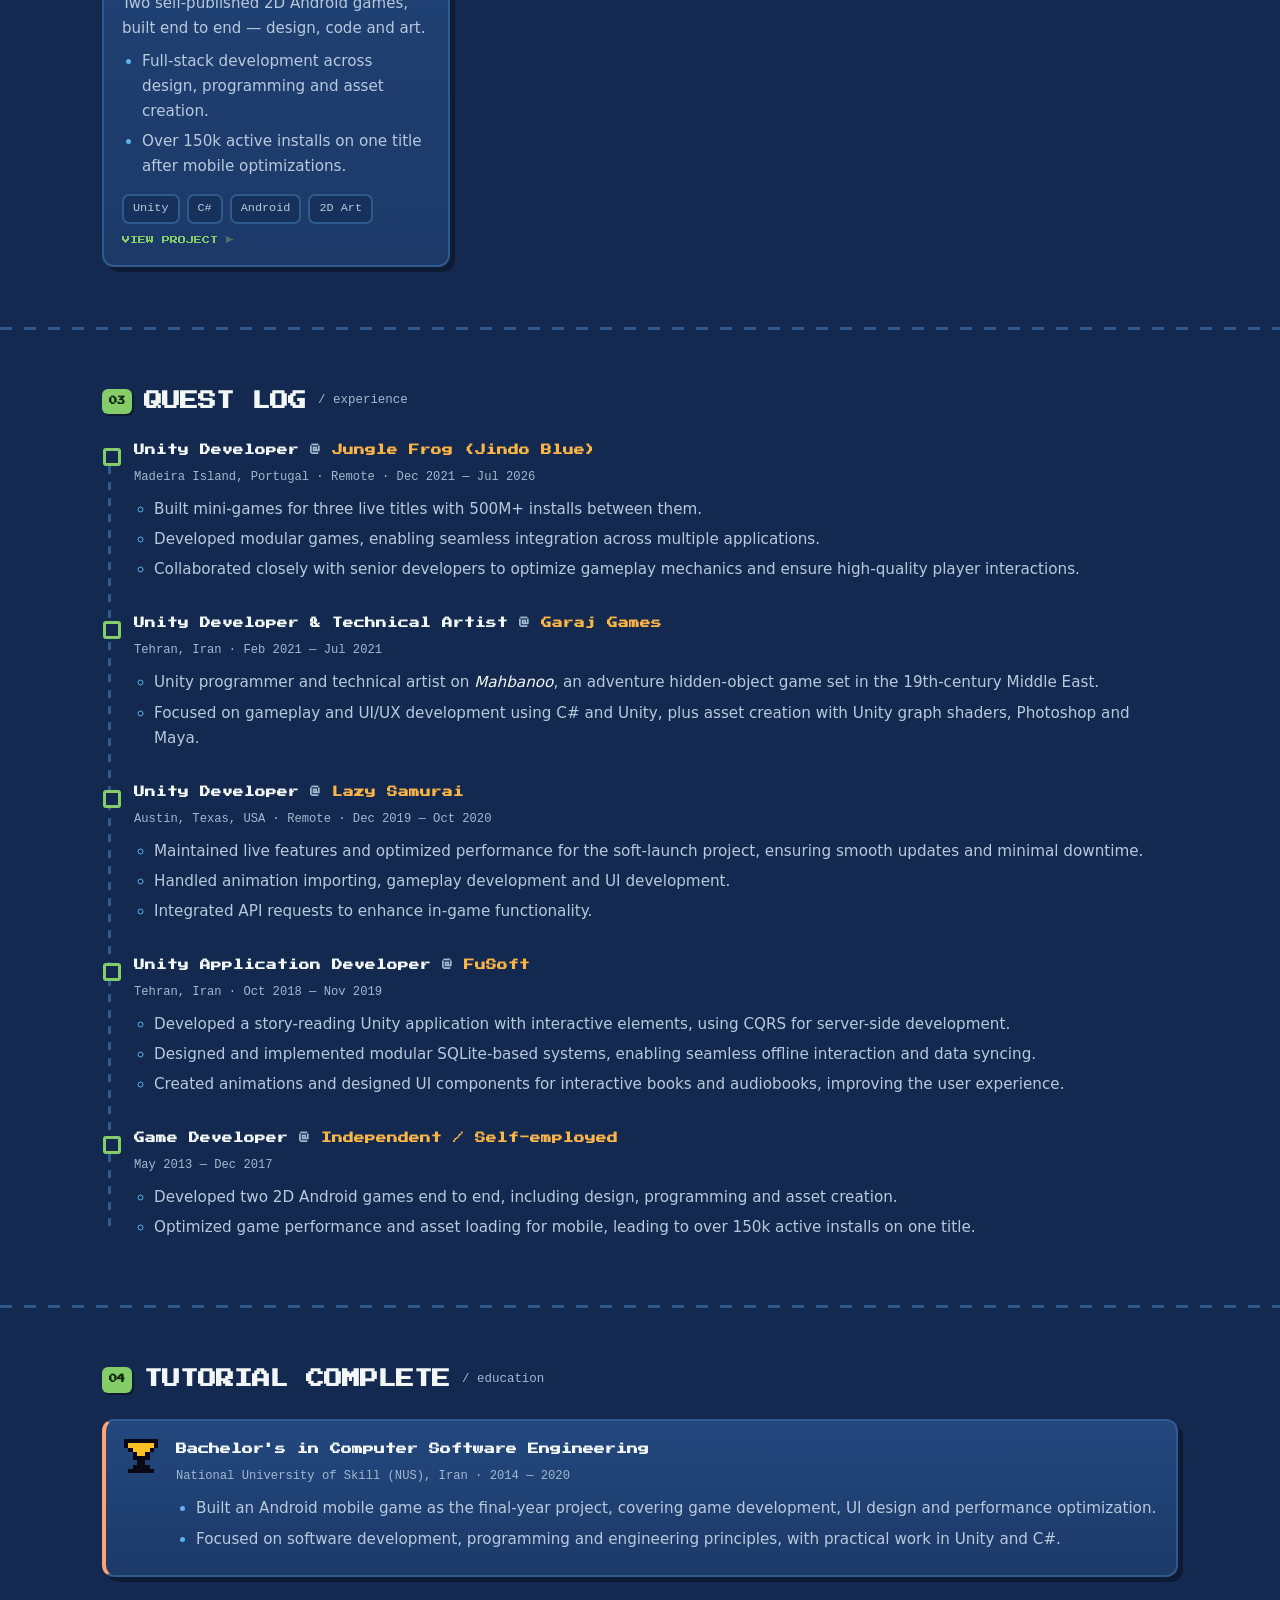
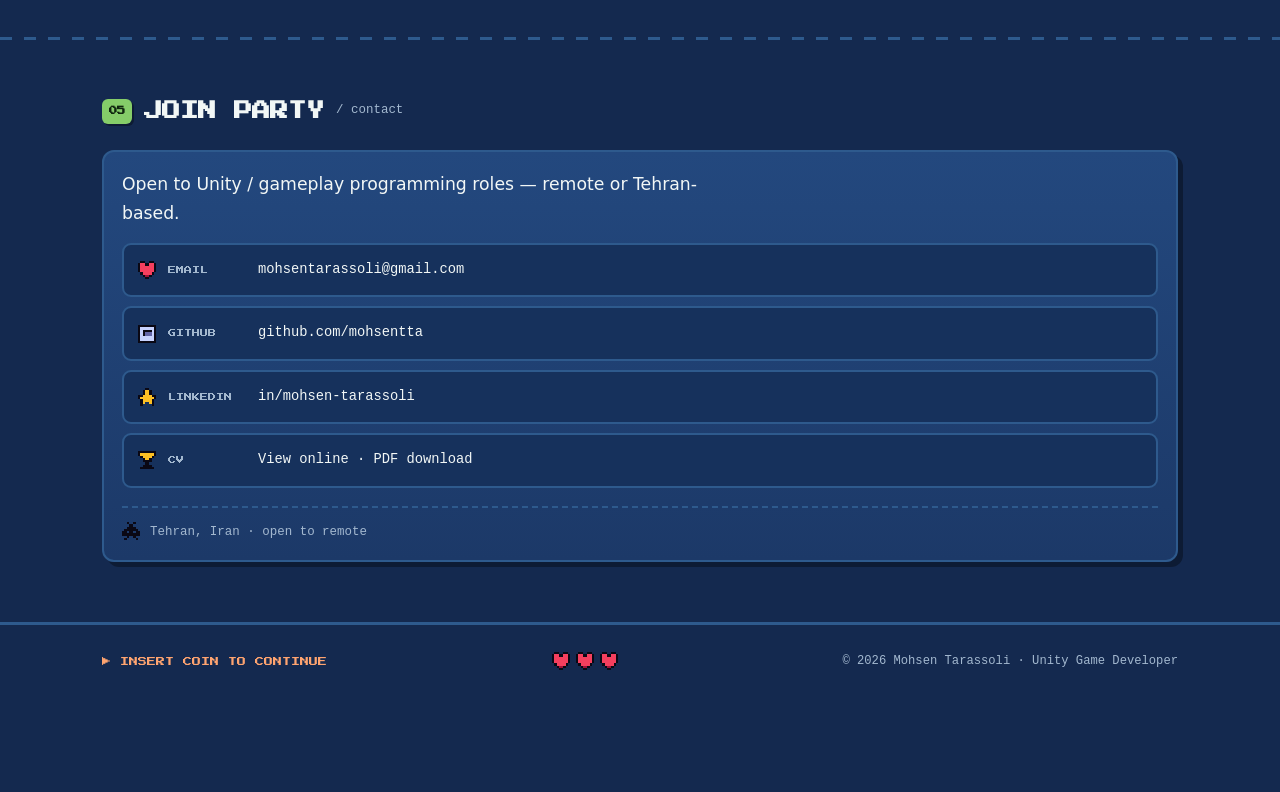
==== commit b1b6ec10: "Make 500M+ outrank 150K, and update the resume The 2D Android Games card carried the same green .sta" ====
--- a/index.html
+++ b/index.html
@@ -361,7 +361,7 @@
           <div class="project-body">
             <div class="project-top">
               <h3>2D Android Games</h3>
-              <span class="status status-hits">150K+ INSTALLS</span>
+              <span class="status status-note">150K+ installs</span>
             </div>
             <p class="meta">Independent / Self-employed &middot; May 2013 — Dec 2017</p>
             <p class="project-desc">
@@ -393,7 +393,7 @@
             <p class="meta">Madeira Island, Portugal &middot; Remote &middot; Dec 2021 — Jul 2026</p>
           </div>
           <ul class="bullets">
-            <li>Contributed to the development of mini-games inside two major titles, enhancing engaging gameplay experiences.</li>
+            <li>Built mini-games for three live titles with 500M+ installs between them.</li>
             <li>Developed modular games, enabling seamless integration across multiple applications.</li>
             <li>Collaborated closely with senior developers to optimize gameplay mechanics and ensure high-quality player interactions.</li>
           </ul>
--- a/styles.css
+++ b/styles.css
@@ -359,6 +359,10 @@
 /* shipped-title names should read as names, not as tech tags */
 .chips.titles{ margin-bottom:6px; }
 .chips.titles li{ font-size:.8rem; color:var(--text); border-color:var(--hover-border); }
+.chips.titles a{ color:inherit; text-decoration:none; display:inline-flex; gap:6px; align-items:baseline; }
+.chips.titles a span{ color:var(--accent-4); font-size:.72rem; }
+.chips.titles li:hover{ border-color:var(--accent-4); background:var(--hover-bg); }
+.chips.titles a:focus-visible{ outline:2px solid var(--accent); outline-offset:2px; border-radius:4px; }
 
 /* ==========================================================================
    PROJECTS + VIDEO BOXES
@@ -382,6 +386,12 @@
 .status-shipped{ background:var(--tint); }
 .status-live{ background:var(--tint-4); color:var(--accent-4); }
 .status-hits{ background:var(--tint-2); color:var(--accent-2); }
+/* a minor figure — deliberately quieter than .status-hits so a 150K figure never
+   reads as equal billing to a 500M one */
+.status-note{
+  background:transparent; color:var(--dim);
+  border:2px solid var(--line); font-size:.42rem; letter-spacing:.02em;
+}
 
 /* featured (wide) project — "legendary" outline */
 .project-wide{
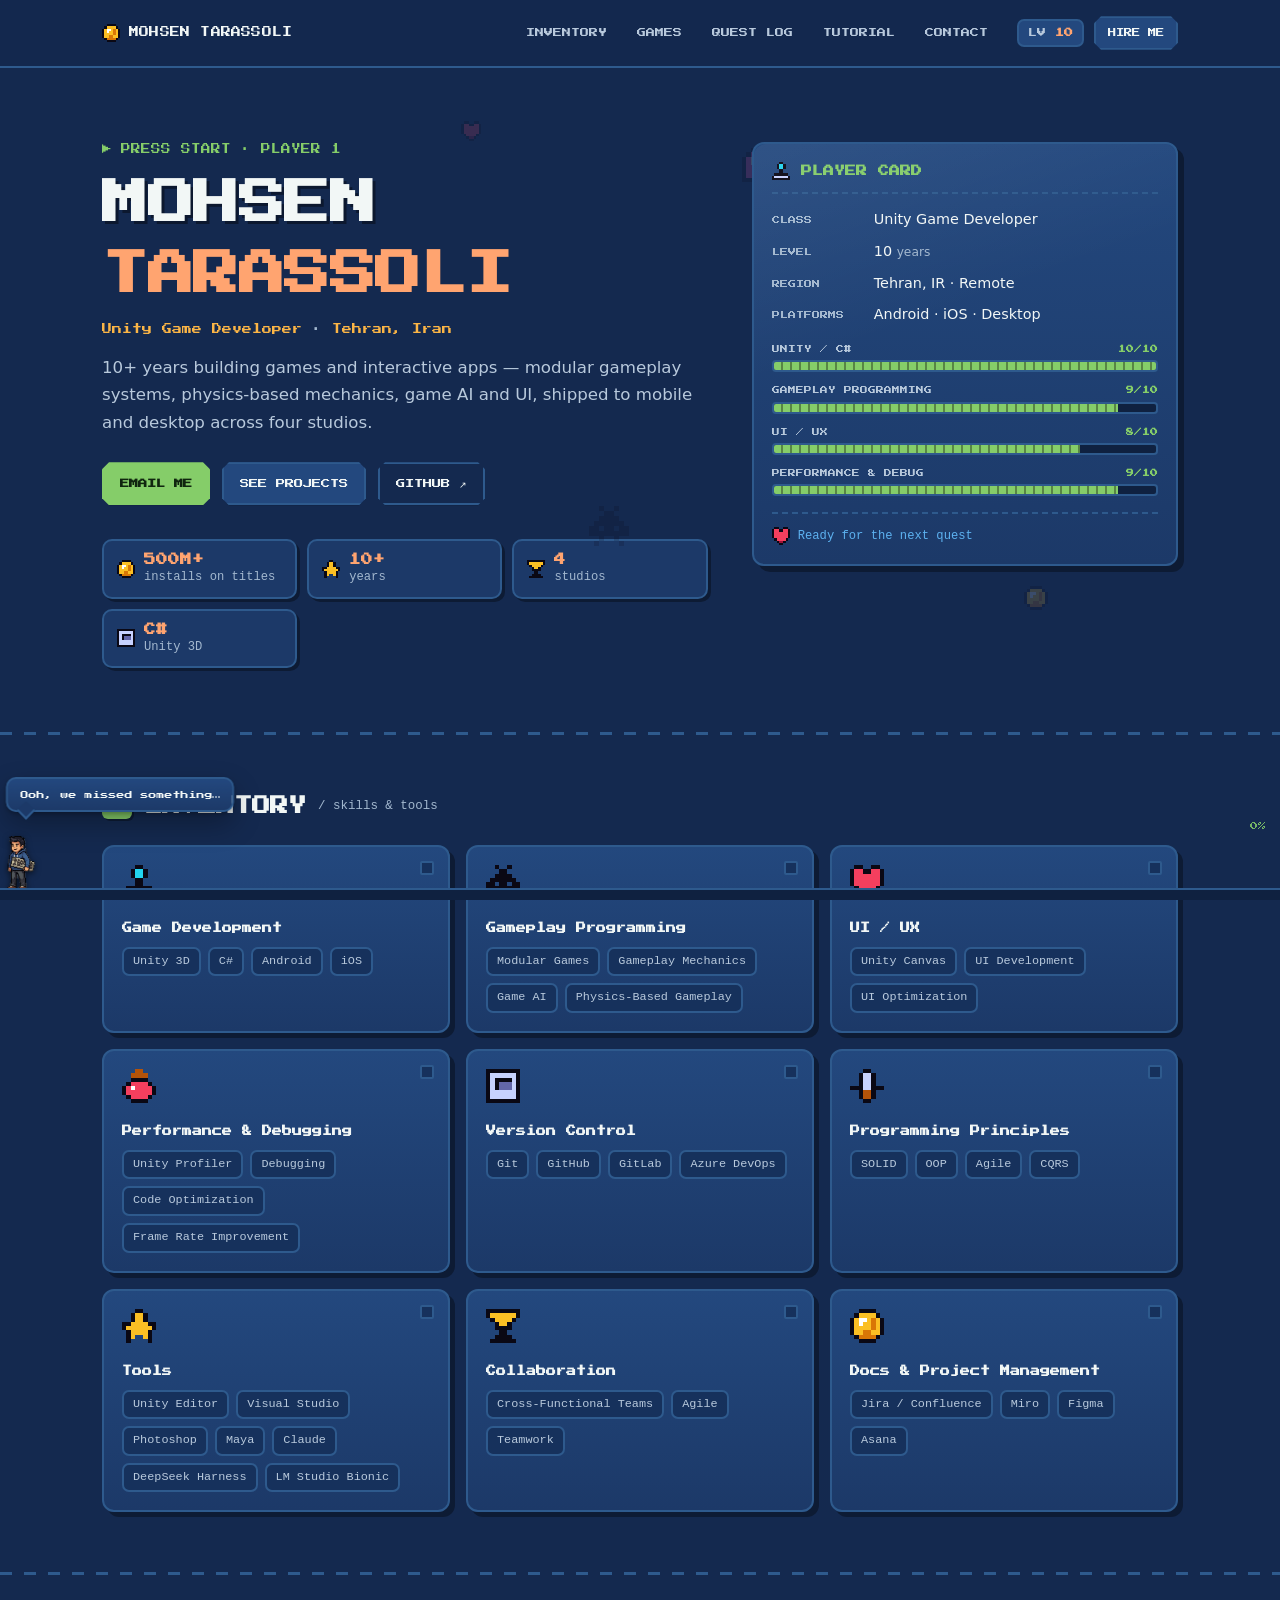
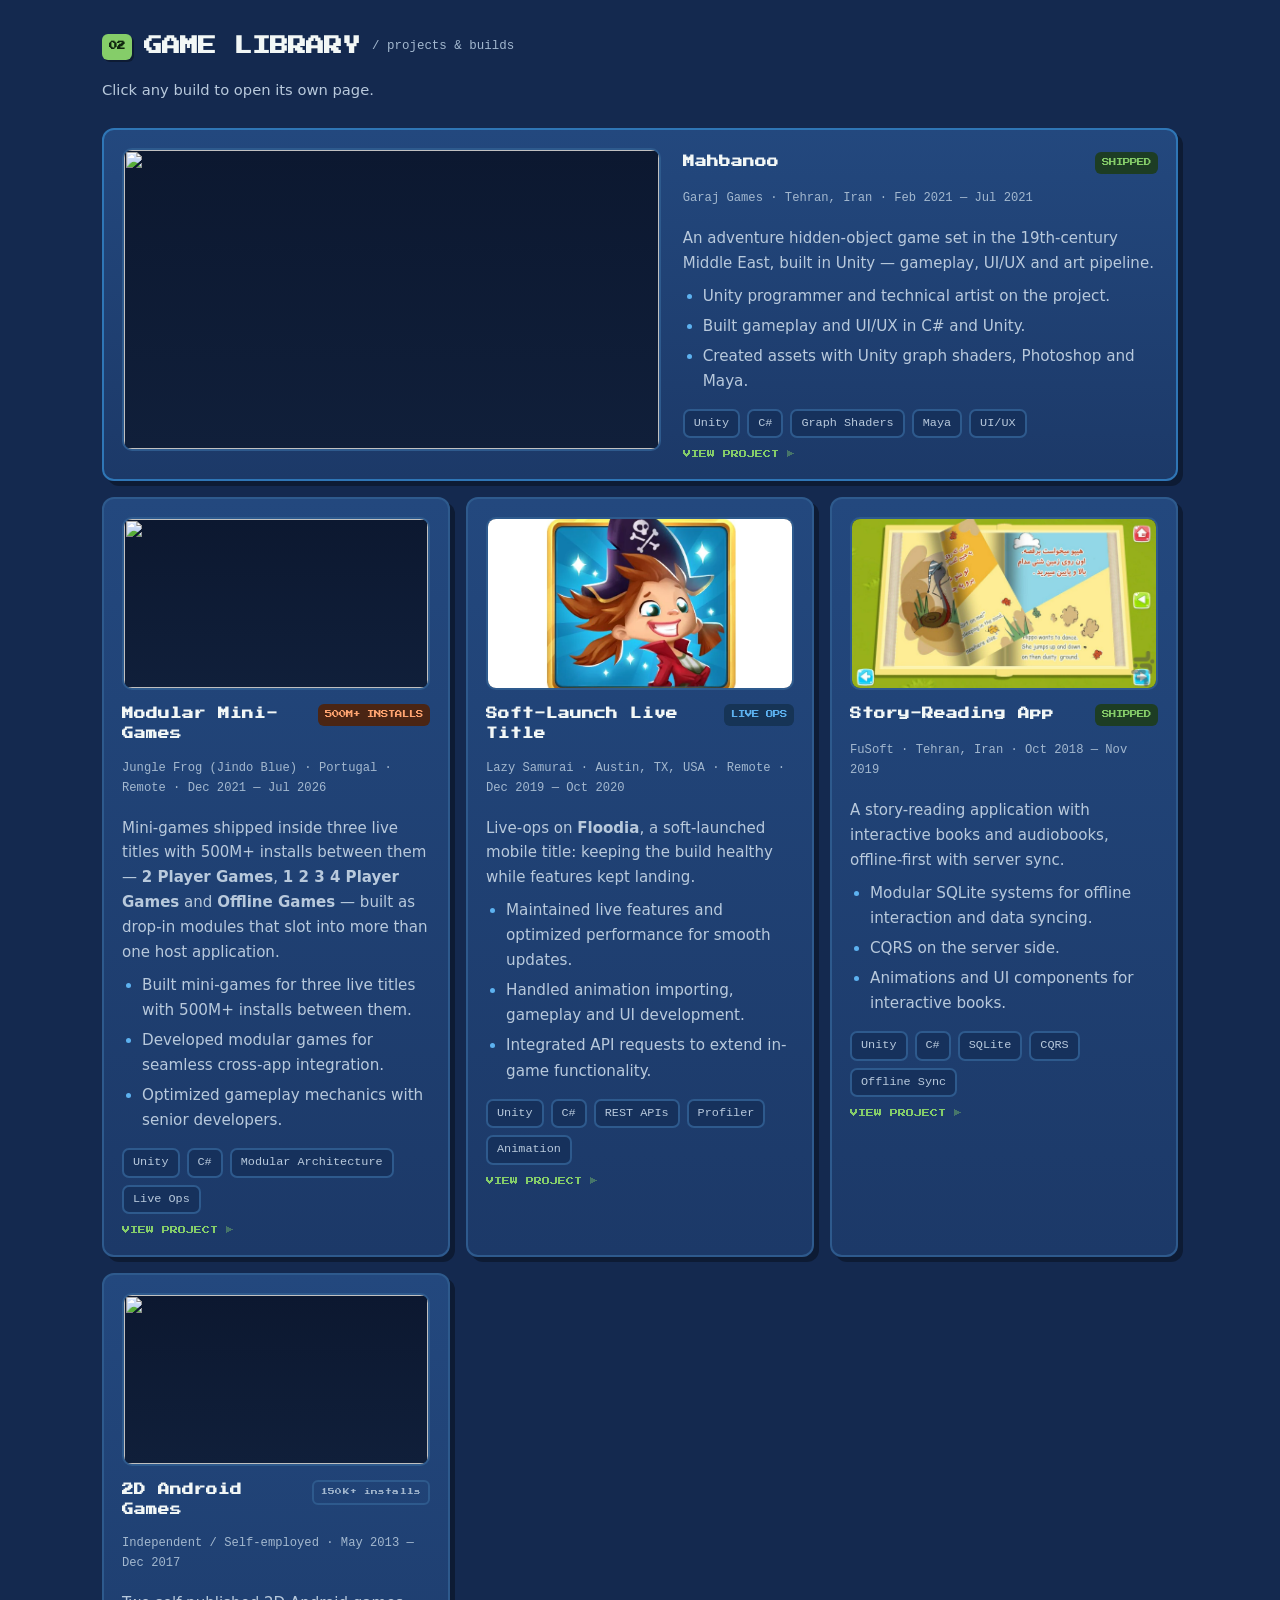
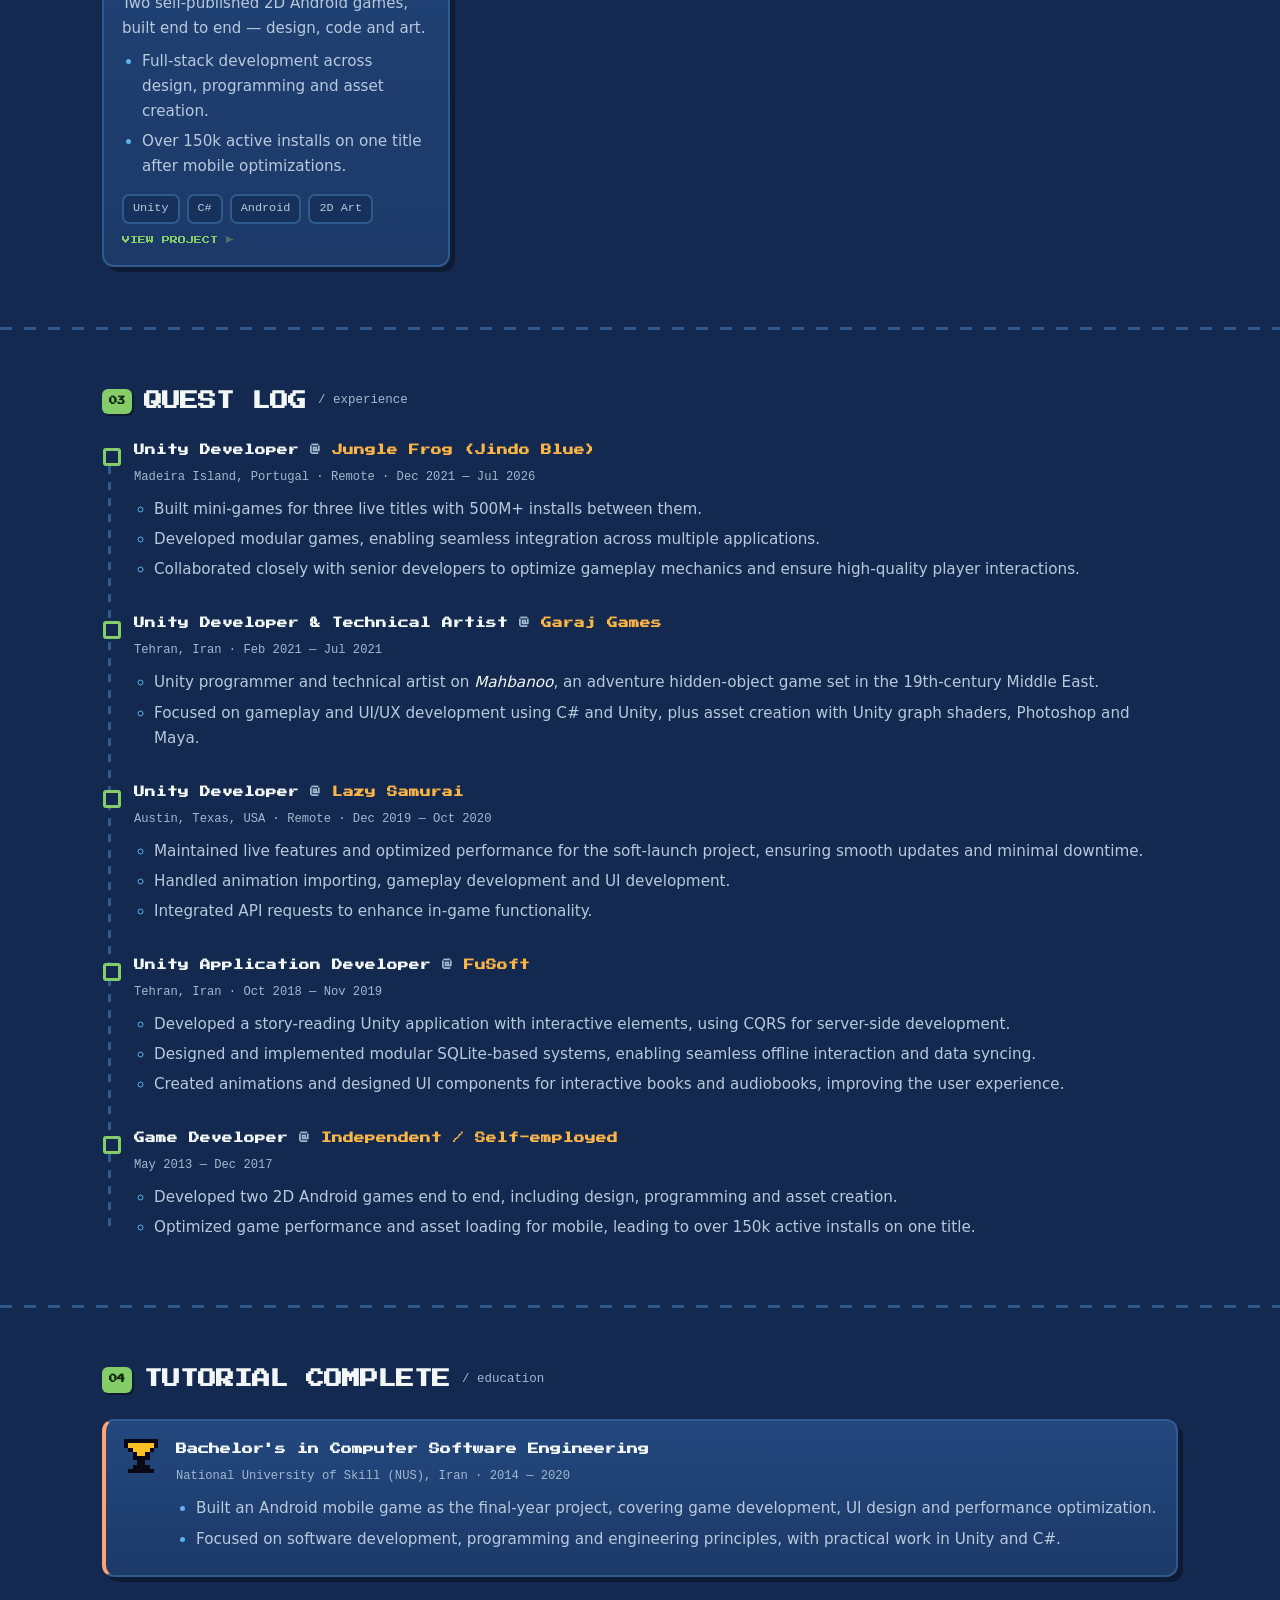
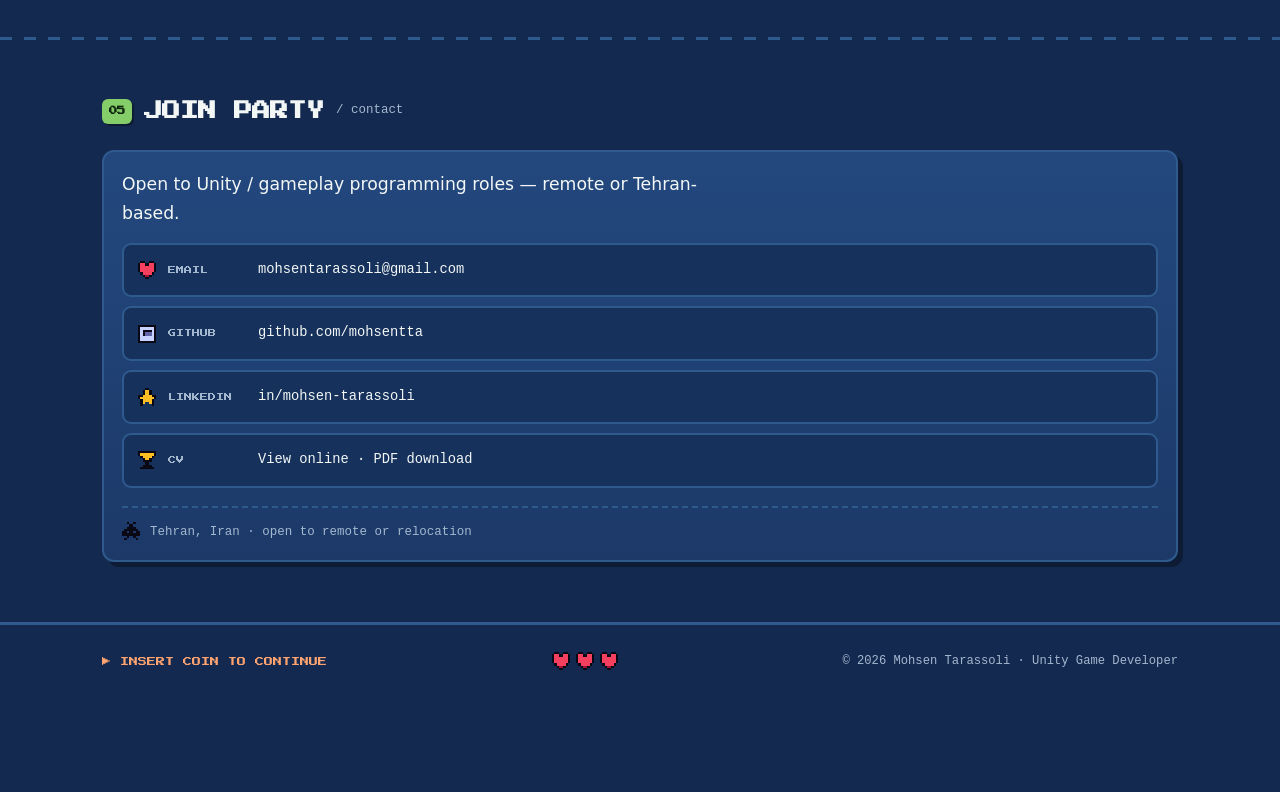
==== commit 9a8af894: "State that relocation is on the table The site and the CV both said remote only; being open to reloc" ====
--- a/index.html
+++ b/index.html
@@ -511,7 +511,7 @@
 
         <p class="addr">
           <span class="px icon" data-sprite="invader" aria-hidden="true"></span>
-          Tehran, Iran &middot; open to remote
+          Tehran, Iran &middot; open to remote or relocation
         </p>
       </div>
     </div>
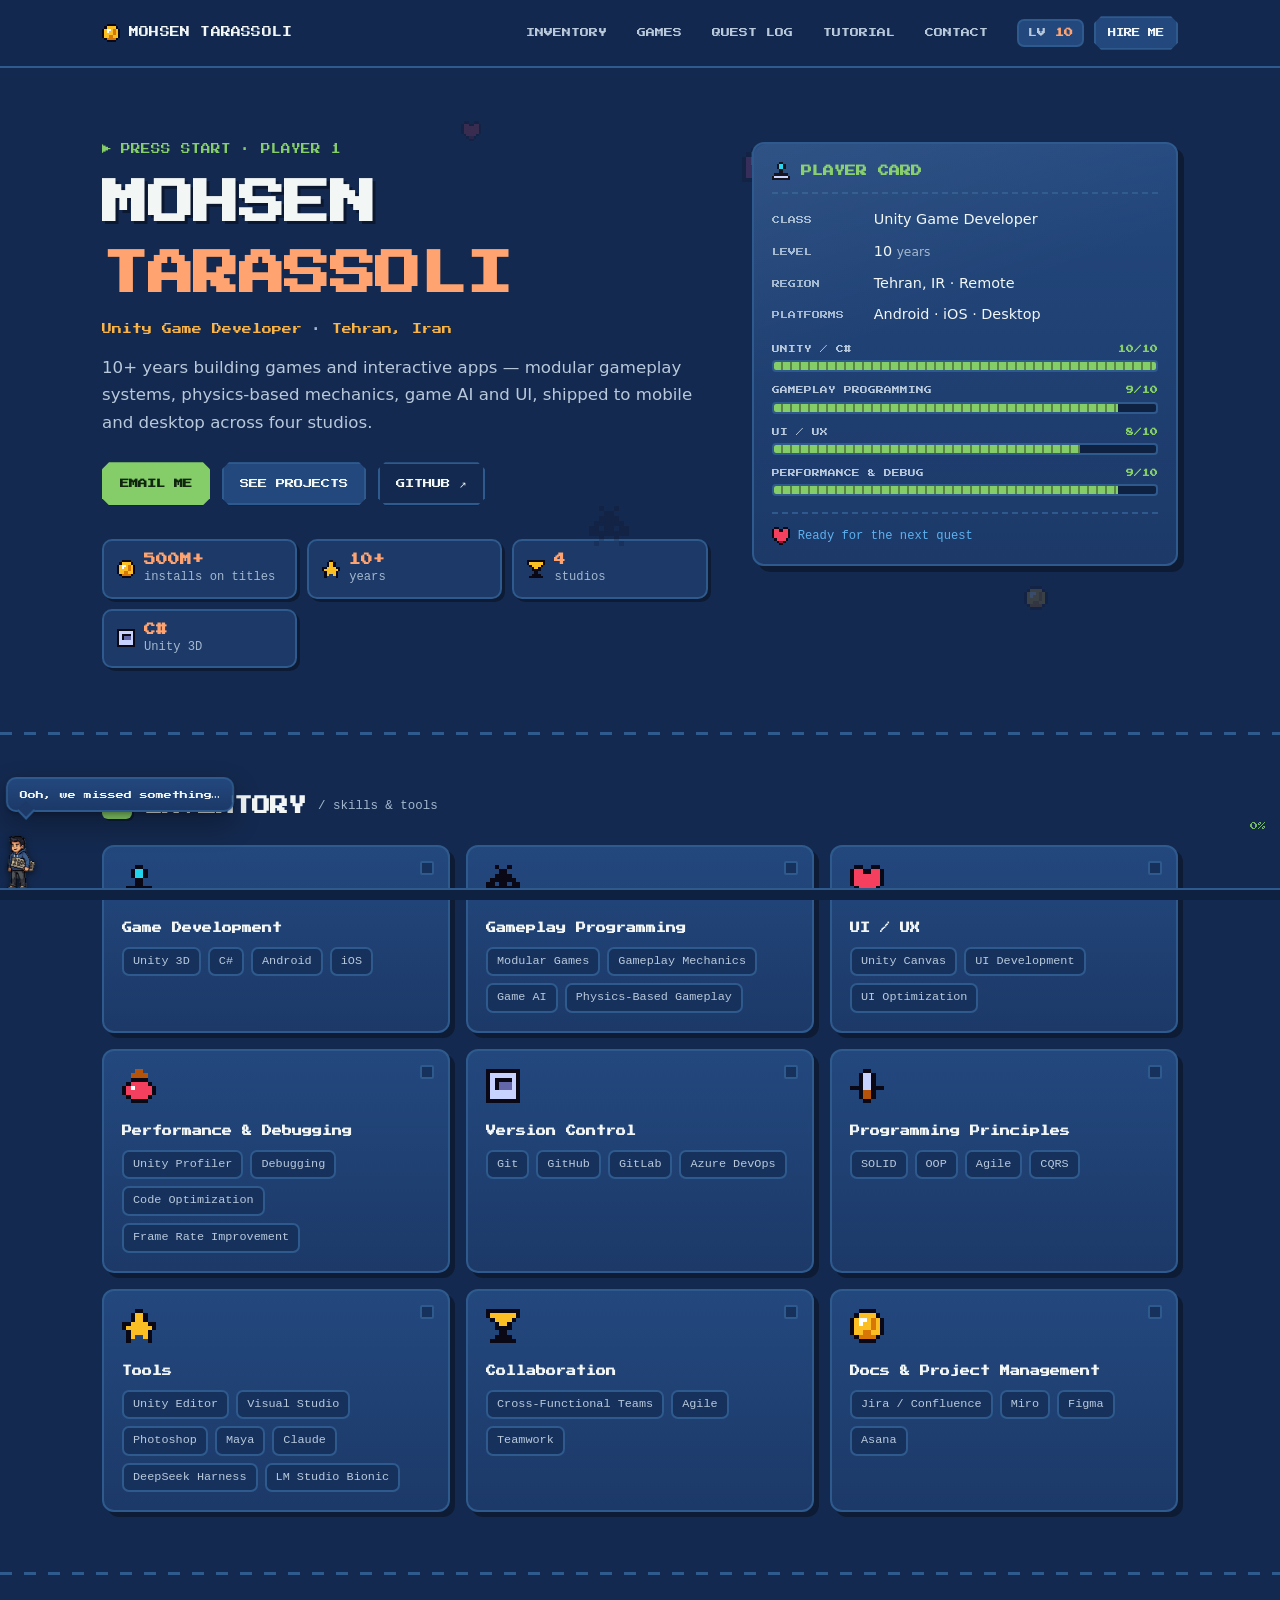
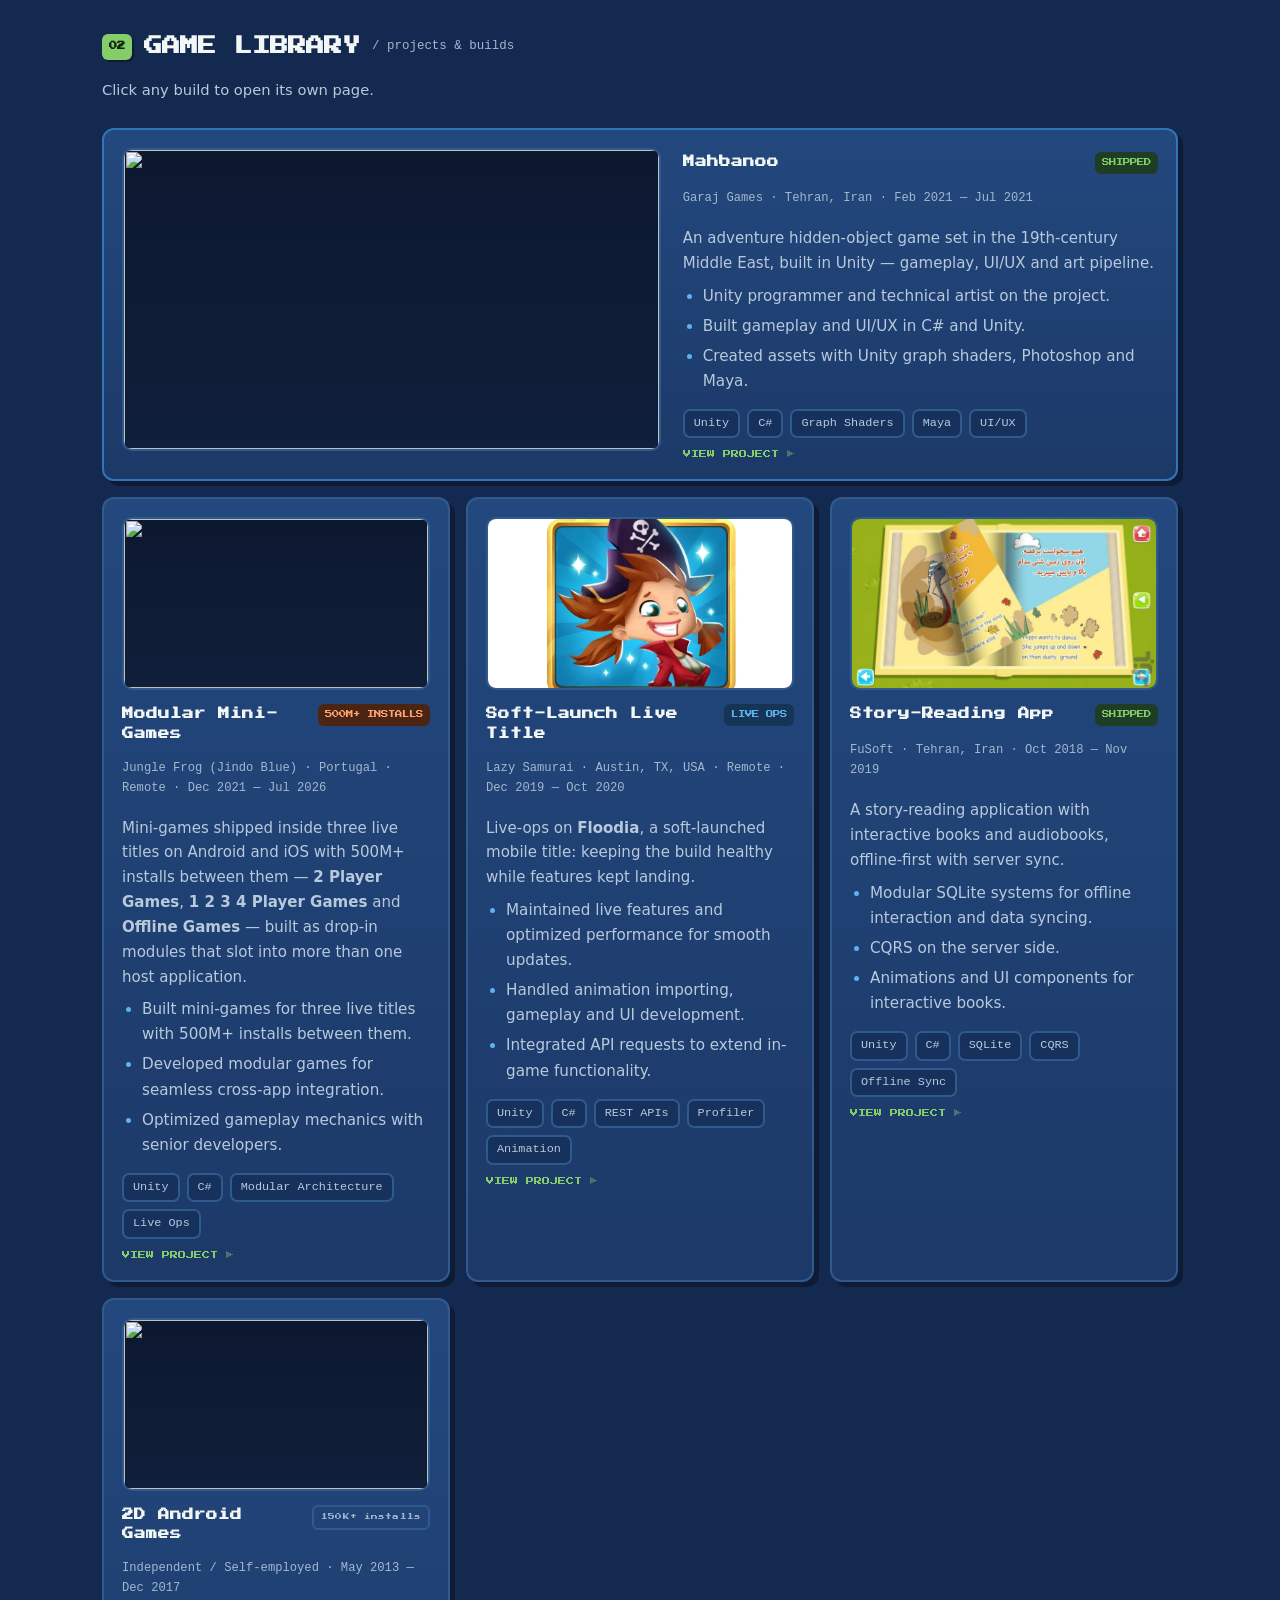
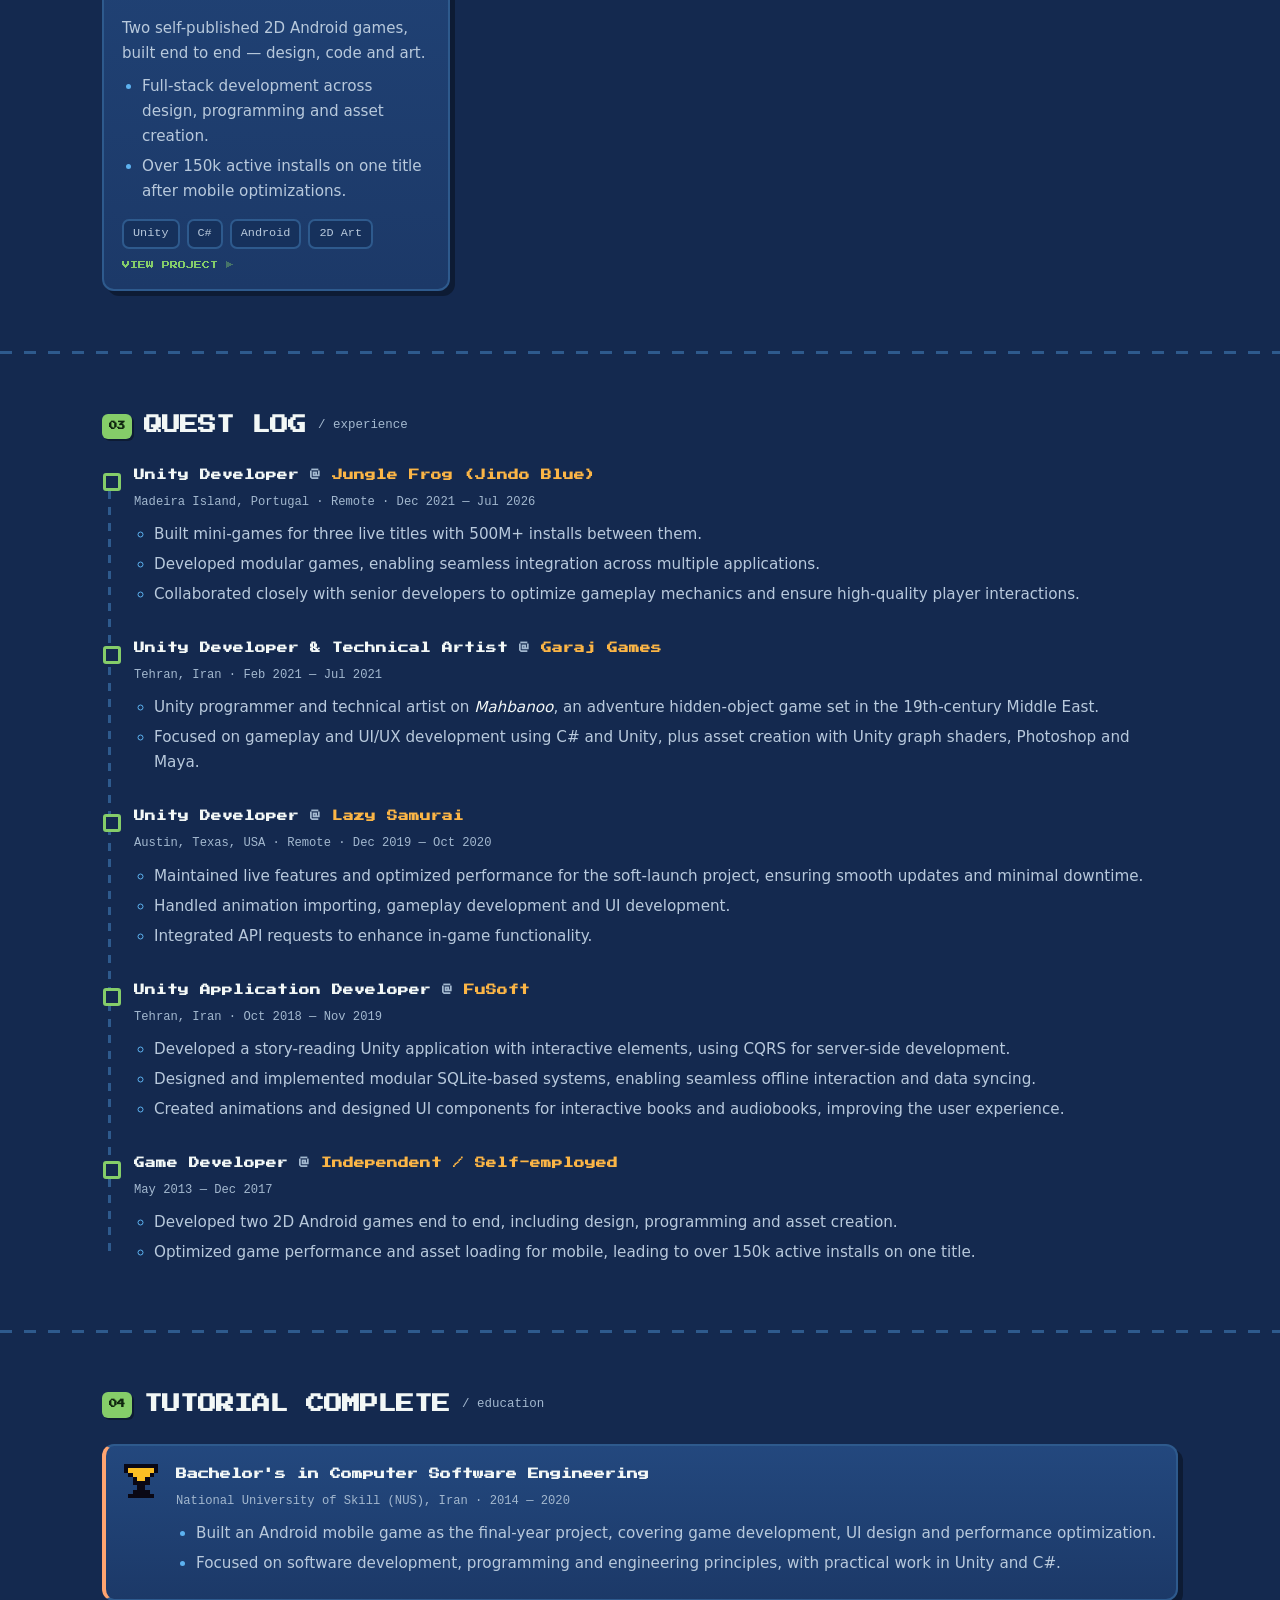
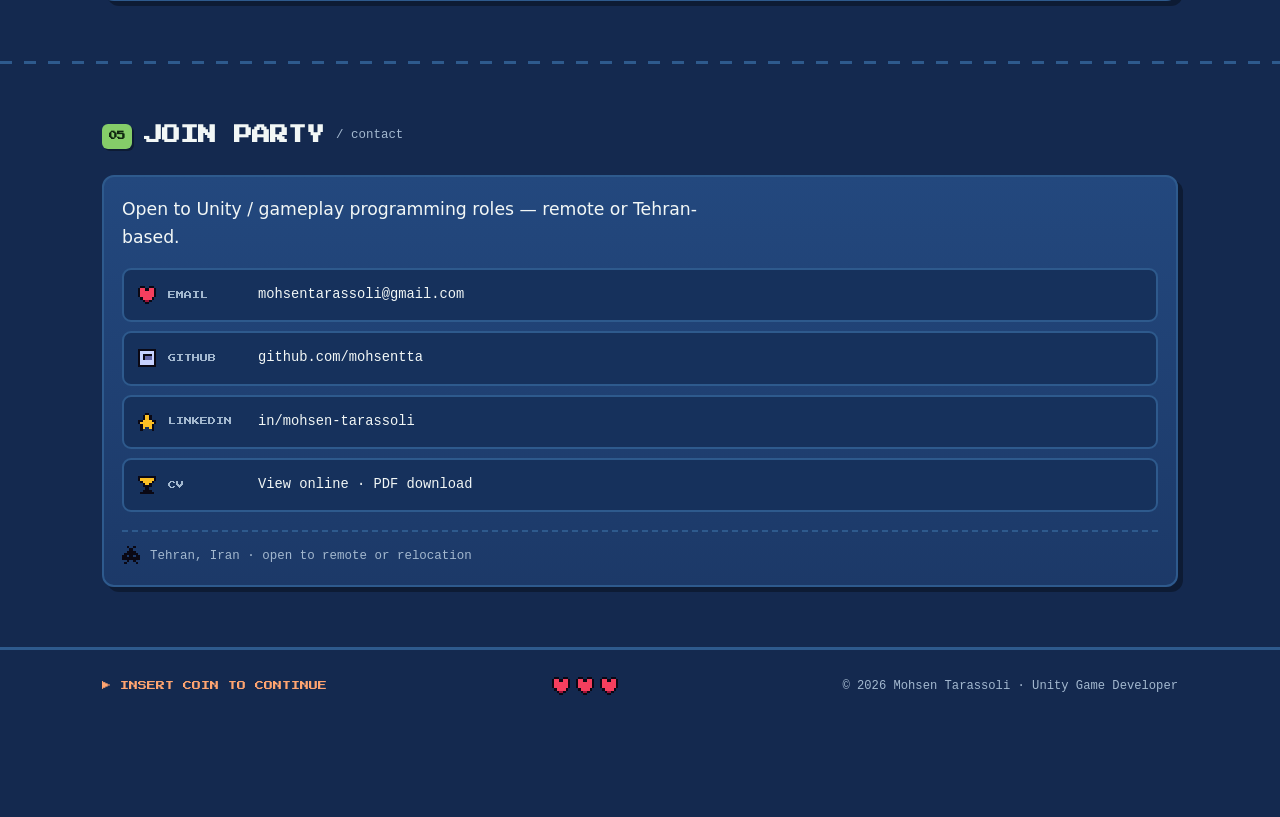
==== commit fa3904da: "Attribute the download band to Google Play only, and note iOS '100M+ downloads on Google Play and Ap" ====
--- a/index.html
+++ b/index.html
@@ -267,8 +267,8 @@
             </div>
             <p class="meta">Jungle Frog (Jindo Blue) &middot; Portugal &middot; Remote &middot; Dec 2021 — Jul 2026</p>
             <p class="project-desc">
-              Mini-games shipped inside three live titles with 500M+ installs between
-              them &mdash; <b>2 Player Games</b>, <b>1 2 3 4 Player Games</b> and
+              Mini-games shipped inside three live titles on Android and iOS with
+              500M+ installs between them &mdash; <b>2 Player Games</b>, <b>1 2 3 4 Player Games</b> and
               <b>Offline Games</b> &mdash; built as drop-in modules that slot into more
               than one host application.
             </p>
